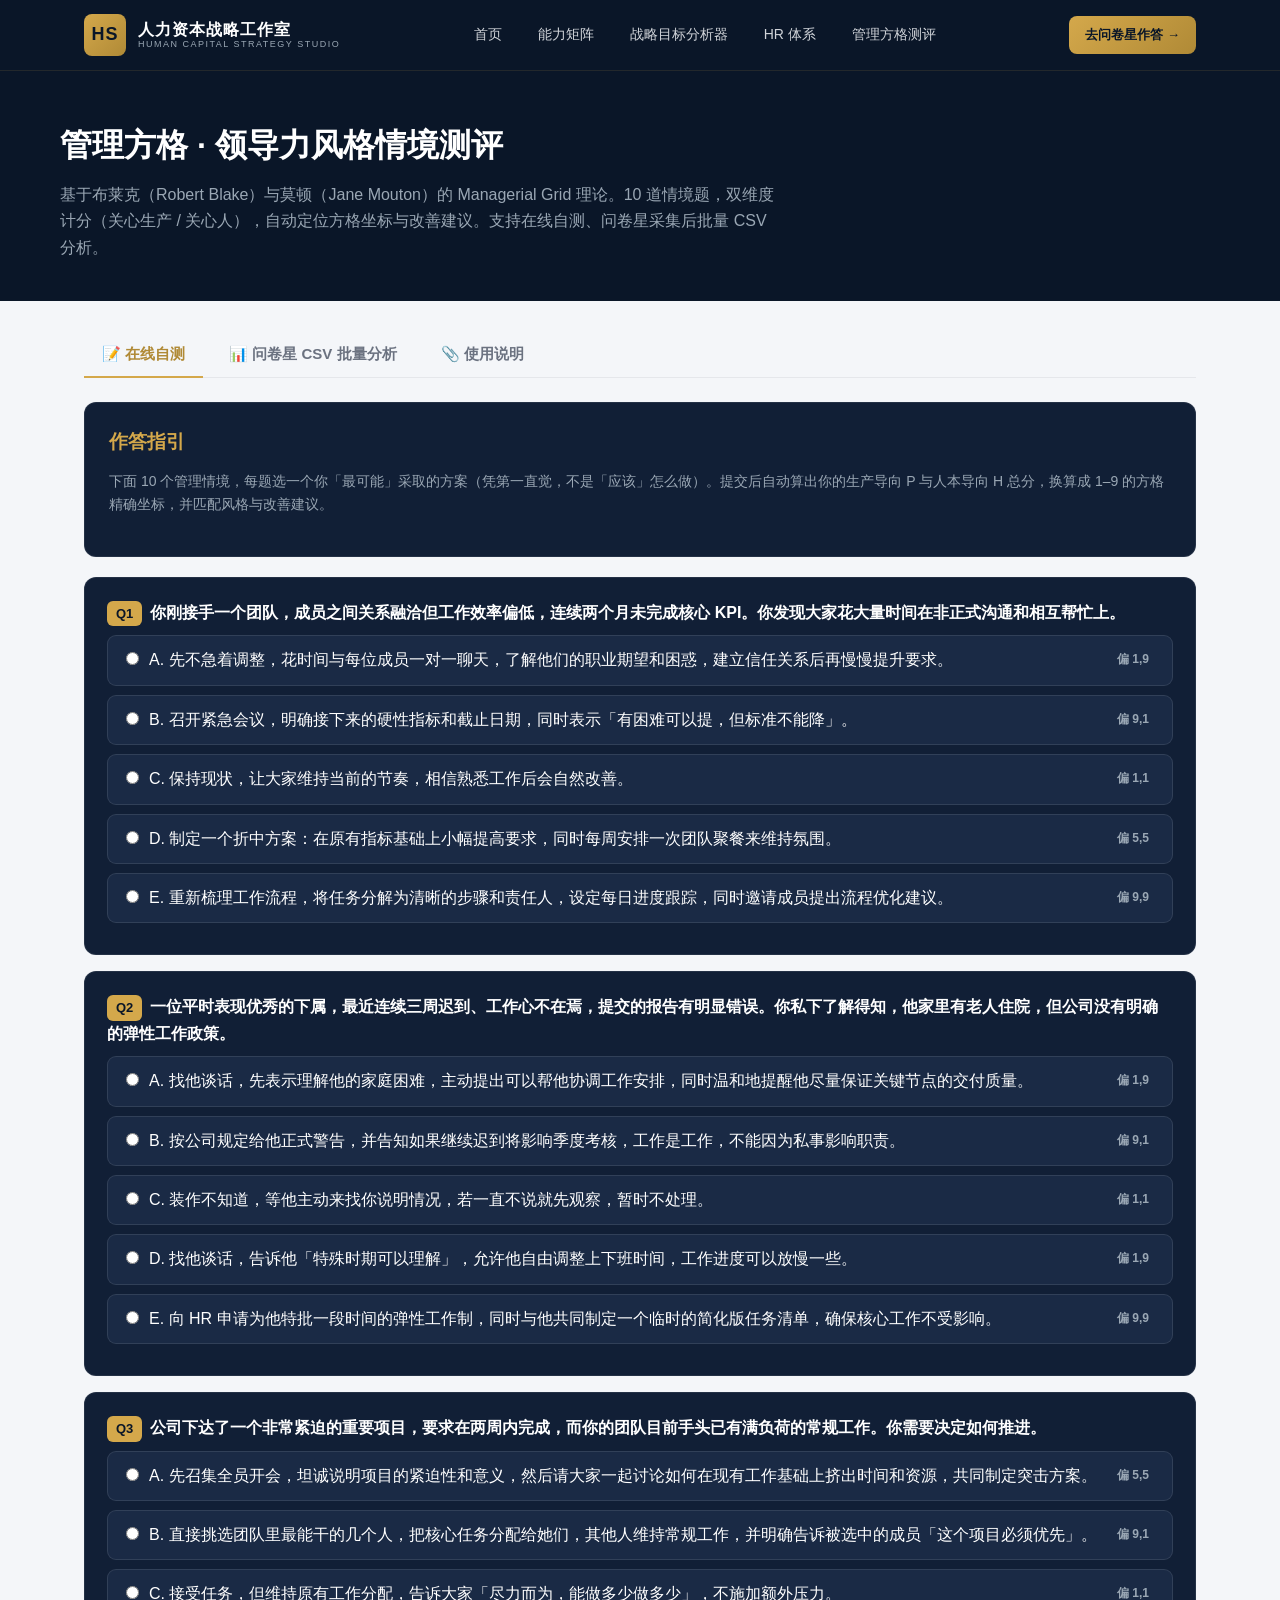
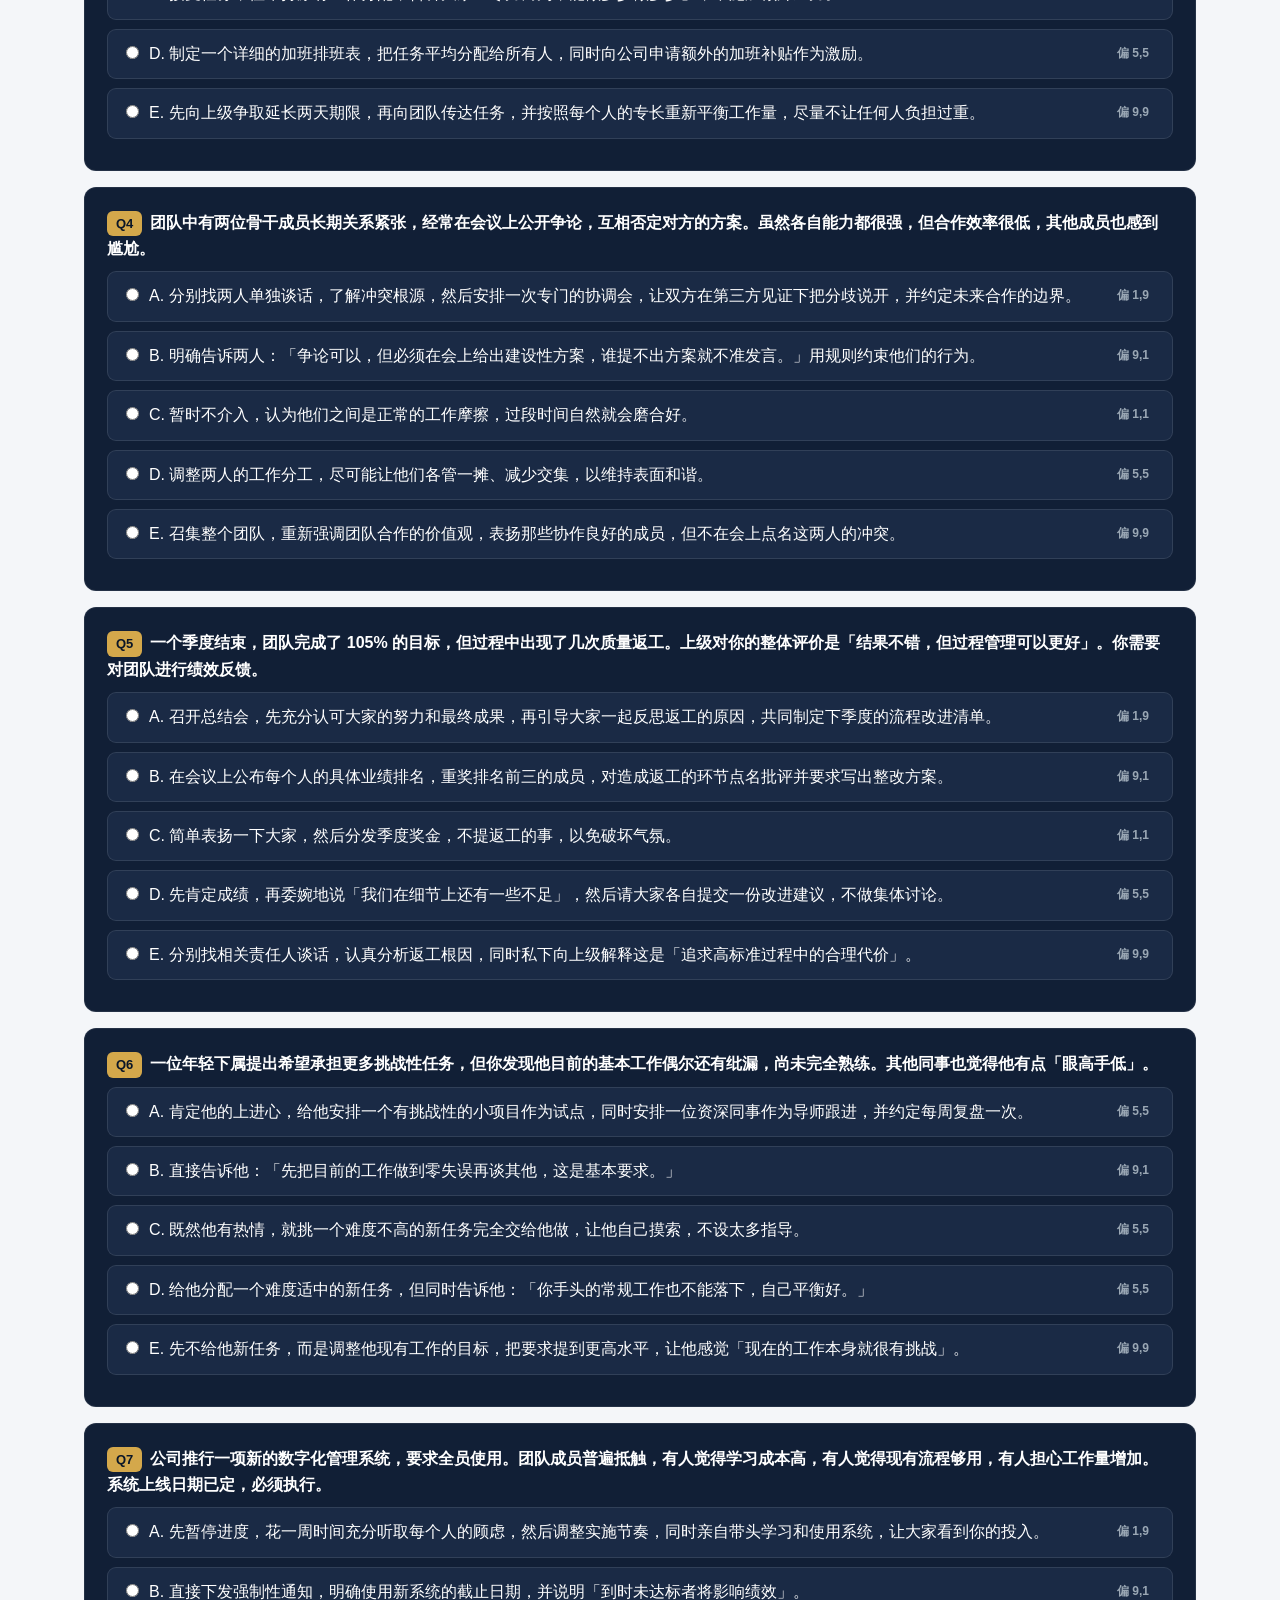
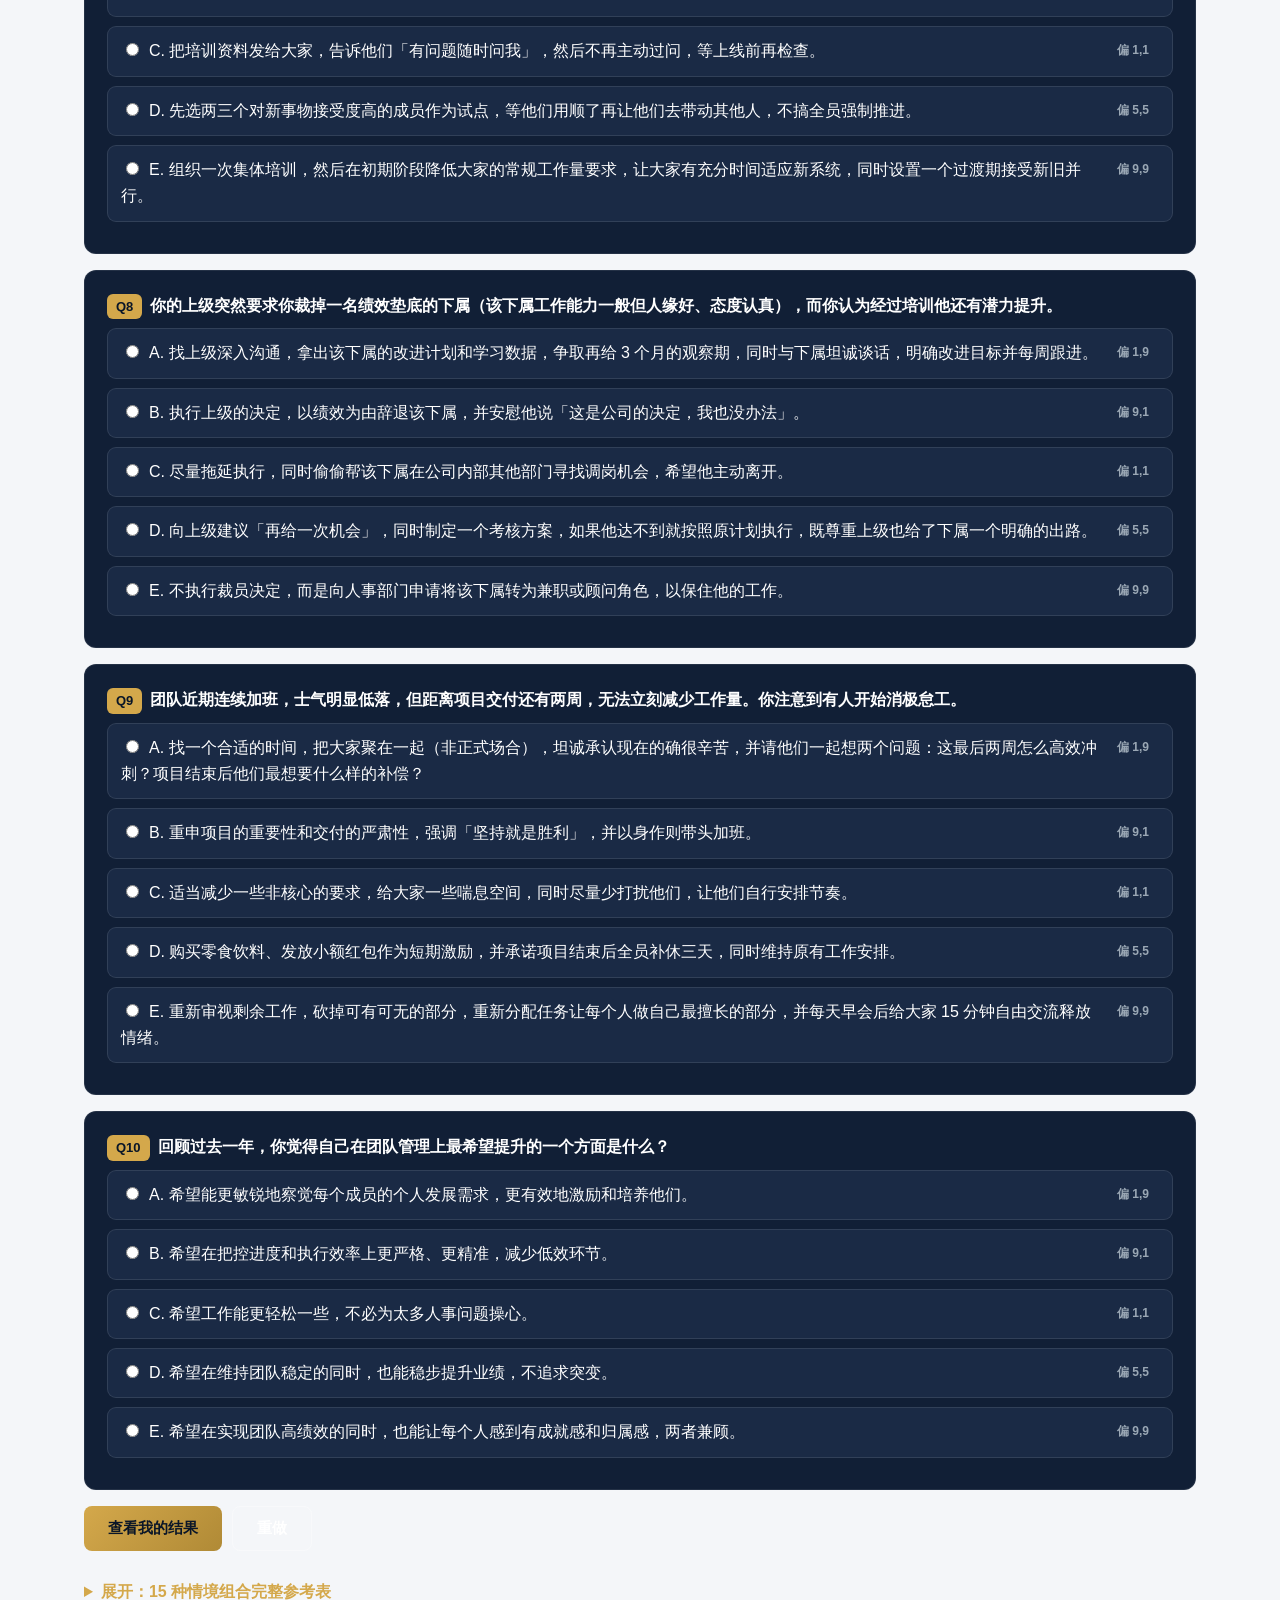
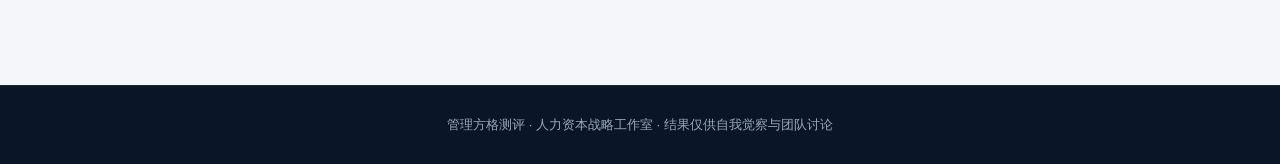
==== modules/hcss/modules/managerial-grid/index.html @ 3f65aeed "add module hcss: modules/managerial-grid/index.html" ====
<!DOCTYPE html>
<html lang="zh-CN">
<head>
  <meta charset="UTF-8">
  <meta name="viewport" content="width=device-width, initial-scale=1.0">
  <title>管理方格测评 | 人力资本战略工作室</title>
  <link rel="stylesheet" href="../../assets/css/style.css">
</head>
<body>

<header class="topbar">
  <div class="topbar-inner">
    <a href="../../index.html" class="logo">
      <div class="logo-mark">HS</div>
      <div class="logo-text">
        <span class="cn">人力资本战略工作室</span>
        <span class="en">Human Capital Strategy Studio</span>
      </div>
    </a>
    <nav class="nav">
      <a href="../../index.html">首页</a>
      <a href="../competency-matrix/index.html">能力矩阵</a>
      <a href="../strategic-objectives/index.html">战略目标分析器</a>
      <a href="../hr-system/index.html">HR 体系</a>
      <a href="index.html" class="active">管理方格测评</a>
    </nav>
    <a href="https://v.wjx.cn/vm/tIMiIab.aspx" target="_blank" class="btn btn-primary btn-sm">去问卷星作答 →</a>
  </div>
</header>

<section class="module-hero">
  <div class="module-hero-inner">
    <h1>管理方格 · 领导力风格情境测评</h1>
    <p>基于布莱克（Robert Blake）与莫顿（Jane Mouton）的 Managerial Grid 理论。10 道情境题，双维度计分（关心生产 / 关心人），自动定位方格坐标与改善建议。支持在线自测、问卷星采集后批量 CSV 分析。</p>
  </div>
</section>

<main class="module-body">

  <div class="tabs">
    <button class="tab active" data-target="panel-quiz">📝 在线自测</button>
    <button class="tab" data-target="panel-csv">📊 问卷星 CSV 批量分析</button>
    <button class="tab" data-target="panel-guide">📎 使用说明</button>
  </div>

  <!-- 在线自测 -->
  <div class="tab-panel active" id="panel-quiz">
    <div class="tool-card">
      <h3>作答指引</h3>
      <p>下面 10 个管理情境，每题选一个你「最可能」采取的方案（凭第一直觉，不是「应该」怎么做）。提交后自动算出你的生产导向 P 与人本导向 H 总分，换算成 1–9 的方格精确坐标，并匹配风格与改善建议。</p>
    </div>
    <div id="quiz"></div>
    <div class="actions">
      <button class="btn btn-primary" onclick="computeQuiz()">查看我的结果</button>
      <button class="btn btn-outline" onclick="resetQuiz()">重做</button>
    </div>

    <section id="quizResult" class="result-section">
      <div class="tool-card">
        <h3>你的测评结果</h3>
        <div class="score-row">
          <div class="score-box">
            <div class="lab">生产导向 P 总分（满分 90）</div>
            <div class="val" id="pVal">—</div>
            <div class="progress"><i id="pBar" style="background:var(--danger);width:0%"></i></div>
            <div style="margin-top:8px">档次<span class="badge" id="pTier">—</span></div>
          </div>
          <div class="score-box">
            <div class="lab">人本导向 H 总分（满分 90）</div>
            <div class="val" id="hVal">—</div>
            <div class="progress"><i id="hBar" style="background:var(--info);width:0%"></i></div>
            <div style="margin-top:8px">档次<span class="badge" id="hTier">—</span></div>
          </div>
        </div>

        <div style="display:flex;gap:24px;flex-wrap:wrap;align-items:center;margin:20px 0">
          <div id="svgWrap"></div>
          <div>
            <p style="font-size:22px;font-weight:800;margin:0" id="typeName">—</p>
            <p class="tip" id="coordTxt">方格坐标：—</p>
            <p class="tip" id="typeDesc" style="max-width:360px"></p>
          </div>
        </div>

        <div class="advice-box">
          <h4 id="adviceTitle">针对你偏弱维度的改善建议</h4>
          <div id="adviceBody"></div>
        </div>
      </div>
    </section>

    <details style="margin-top:28px">
      <summary style="cursor:pointer;color:var(--accent);font-weight:600">展开：15 种情境组合完整参考表</summary>
      <p class="tip">理论上 P、H 各有高/中/低三档，共 9 种有效组合。系统会自动按你的实际 P/H 档次命中其中一行。</p>
      <div class="table-wrap">
        <table id="refTable"></table>
      </div>
    </details>
  </div>

  <!-- CSV 批量分析 -->
  <div class="tab-panel" id="panel-csv">
    <div class="tool-card">
      <h3>批量分析团队答卷</h3>
      <p>把问卷星「下载数据 → CSV（文本形式）」拖入下方，即可自动识别 10 道题、给每人计分，并输出团队风格分布与明细/汇总 CSV。数据纯本地处理，不上传。</p>
      <div class="dropzone" id="drop">
        <p>把 <b>问卷星导出的 CSV</b> 拖到这里，或 <b>点击选择文件</b></p>
        <p class="tip">支持标准导出；单选答案可以是 A–E 字母，也可以是选项标题全文。</p>
        <input type="file" id="file" accept=".csv,.txt">
      </div>
      <div class="actions">
        <button class="btn btn-outline" id="btnSample">载入示例 CSV 试一下</button>
        <span class="tip" id="fileInfo"></span>
      </div>
      <div id="msg" class="tip" style="margin-top:10px"></div>
    </div>

    <section id="csvResult" style="display:none">
      <div class="tool-card">
        <h3>团队汇总</h3>
        <div class="score-row" id="statCards"></div>
        <div id="distBox"></div>
        <div class="actions">
          <button class="btn btn-primary" id="btnDetail">导出明细 CSV</button>
          <button class="btn btn-outline" id="btnSummary">导出汇总 CSV</button>
        </div>
      </div>

      <div class="tool-card">
        <h3>逐人结果（共 <span id="cnt">0</span> 份）<span id="wechatTag" class="tip" style="margin-left:10px;display:none">已识别微信信息列</span></h3>
        <div class="table-wrap">
          <table>
            <thead><tr>
              <th>#</th><th id="thWechat">填写者</th><th>答题时间</th><th>P</th><th>H</th><th>坐标(P,H)</th>
              <th>P档</th><th>H档</th><th>风格</th><th>状态</th><th>改善建议</th>
            </tr></thead>
            <tbody id="tbody"></tbody>
          </table>
        </div>
      </div>
    </section>
  </div>

  <!-- 使用说明 -->
  <div class="tab-panel" id="panel-guide">
    <div class="tool-card">
      <h3>三种使用方式</h3>
      <ol>
        <li><b>在线自测</b>：在当前页「在线自测」标签直接勾选 10 题，立即看个人结果。</li>
        <li><b>问卷星采集 + 批量分析</b>：把团队成员填写问卷星后的答卷导出 CSV，拖入下方「CSV 分析器」出团队报告。</li>
        <li><b>编辑/查看原始数据</b>：登录问卷星编辑问卷，修改题目或查看实时统计。</li>
      </ol>
    </div>

    <div class="tool-card">
      <h3>❓ 填完问卷星的人能看到自己的分析结果吗？</h3>
      <p><b>目前不能直接看到。</b>问卷星提交后默认只显示「提交成功」感谢页，不会自动弹出管理方格坐标和改善建议。</p>
      <p>推荐三种解决方案：</p>
      <ol>
        <li><b>最省事</b>：让填写者先在本页「在线自测」做一遍，提交后直接看结果（与问卷星题目一致）。</li>
        <li><b>管理员分发</b>：在问卷星里加一道「姓名/部门」题，导出 CSV 后用本页「CSV 批量分析」算分，再把每个人的报告单独发过去。</li>
        <li><b>自动推送（进阶）</b>：开通问卷星「数据推送」把每份答卷实时推送到本机代理，自动算分后发邮件/企业微信给填写者（需额外部署与消息通道）。</li>
      </ol>
    </div>

    <div class="tool-card import-box">
      <h4>一键导入到问卷星</h4>
      <p>点击下方按钮，即可用当前题目在当前账号创建一份新问卷并发布。Key 只发给本地代理，不会上传到其他地方。</p>
      <div class="import-row">
        <input type="password" id="wjxKey" placeholder="问卷星 ApiKey，留空则使用默认">
        <button class="btn btn-primary" onclick="oneKeyImport()">🚀 一键创建并发布问卷</button>
      </div>
      <div id="importResult" style="display:none"></div>
    </div>

    <div class="tool-card">
      <h3>如何开启「获取微信用户信息」</h3>
      <p>API 创建问卷时<b>不能自动开启</b>微信授权，必须登录问卷星后台手动设置：</p>
      <ol>
        <li>进入问卷 → 顶部「设置」→「填写限制」。</li>
        <li>勾选「<b>获取微信用户信息</b>」。</li>
        <li>选择「获取微信用户的昵称 & OPENID（需登录）」。</li>
        <li>收集方式选「<b>必须登录才能填写</b>」。</li>
        <li>授权方式选「<b>通过问卷星官方微信认证服务号来收集</b>」（无需自己绑定服务号）。</li>
        <li>保存后重新发布。导出 CSV 时就会出现「微信昵称」「微信OpenID」「微信头像」等列，分析器会自动识别并在逐人结果中显示。</li>
      </ol>
      <p class="tip">已创建的问卷，可直接在编辑页打开「设置」开启；不需要重新导入。</p>
    </div>

    <div class="tool-card">
      <h3>CSV 批量分析入口</h3>
      <p>把问卷星下载的 CSV 拖入分析器，自动给团队每个人计分并出报告。</p>
      <div class="file-card" onclick="switchTab('panel-csv')">
        <div class="icon">&lt;/&gt;</div>
        <div class="meta">
          <div class="name">grid-csv-analyzer.html</div>
          <div class="desc">问卷星导出 CSV → 团队管理方格报告</div>
        </div>
        <div class="actions">
          <span class="ic">🌐</span>
          <span class="ic">↗</span>
        </div>
      </div>
    </div>

    <div class="tool-card">
      <h3>问卷星导出 CSV 步骤</h3>
      <ol>
        <li>登录问卷星 → 打开「管理方格 · 领导力风格情境测评」。</li>
        <li>「分析 & 下载」→「下载数据」。</li>
        <li>格式选 <b>CSV（以文本形式）</b>，编码 UTF-8，下载后拖入本页「CSV 批量分析」即可。</li>
      </ol>
    </div>
  </div>

</main>

<footer class="footer">
  管理方格测评 · 人力资本战略工作室 · 结果仅供自我觉察与团队讨论
</footer>

<script src="../../assets/js/grid-core.js"></script>
<script src="../../assets/js/app.js"></script>
<script>
initTabs();

/* ---------- 在线自测 ---------- */
function optionTag(o) {
  const p = o.p, h = o.h;
  if (p >= 7 && h >= 7) return '9,9';
  if (p >= 7 && h <= 4) return '9,1';
  if (p <= 4 && h >= 7) return '1,9';
  if (p <= 4 && h <= 4) return '1,1';
  return '5,5';
}

function renderQuiz() {
  const qz = document.getElementById('quiz');
  GridCore.QUESTIONS.forEach((q, i) => {
    const card = document.createElement('div'); card.className = 'quiz-card';
    const title = document.createElement('div');
    title.innerHTML = `<span class="qnum">Q${i+1}</span><span class="qtitle">${q.q}</span>`;
    card.appendChild(title);
    q.options.forEach((o, j) => {
      const lab = document.createElement('label'); lab.className = 'opt';
      lab.innerHTML = `<input type="radio" name="q${i}" value="${j}"><span class="badge" style="float:right;border-color:rgba(255,255,255,.2);color:var(--sub)">偏 ${optionTag(o)}</span>${o.text}`;
      lab.querySelector('input').addEventListener('change', () => {
        card.querySelectorAll('.opt').forEach(x => x.classList.remove('sel'));
        lab.classList.add('sel');
      });
      card.appendChild(lab);
    });
    qz.appendChild(card);
  });
}

function renderGrid(pc, hc) {
  const S = 340, pad = 36, unit = 36;
  const X = v => pad + (v - 1) * unit;
  const Y = v => pad + (9 - v) * unit;
  const arch = {"(1,9)":[1,9],"(9,1)":[9,1],"(1,1)":[1,1],"(5,5)":[5,5],"(9,9)":[9,9]};
  const colors = {"(9,9)":"#3fb950","(9,1)":"#f85149","(1,9)":"#58a6ff","(5,5)":"#bc8cff","(1,1)":"#6e7681"};
  let g = '';
  for (let k = 1; k <= 9; k++) {
    g += `<line x1="${X(k)}" y1="${Y(9)}" x2="${X(k)}" y2="${Y(1)}" stroke="#2b3340" stroke-width="1"/>`;
    g += `<line x1="${X(1)}" y1="${Y(k)}" x2="${X(9)}" y2="${Y(k)}" stroke="#2b3340" stroke-width="1"/>`;
  }
  g += `<text x="${X(5)}" y="${S-6}" fill="#9aa7b4" font-size="12" text-anchor="middle">关心生产 →</text>`;
  g += `<text x="12" y="${Y(5)}" fill="#9aa7b4" font-size="12" text-anchor="middle" transform="rotate(-90 12 ${Y(5)})">关心人 ↑</text>`;
  for (const k in arch) {
    const [a, b] = arch[k];
    g += `<circle cx="${X(a)}" cy="${Y(b)}" r="5" fill="${colors[k]}" opacity="0.85"/>`;
    g += `<text x="${X(a)+8}" y="${Y(b)-8}" fill="${colors[k]}" font-size="11">${k}</text>`;
  }
  g += `<circle cx="${X(pc)}" cy="${Y(hc)}" r="8" fill="#fff" stroke="#e3b341" stroke-width="3"/>`;
  document.getElementById('svgWrap').innerHTML = `<svg width="${S}" height="${S}" viewBox="0 0 ${S} ${S}" style="background:var(--panel);border:1px solid rgba(255,255,255,.08);border-radius:10px">${g}</svg>`;
}

function computeQuiz() {
  const answers = {};
  for (let i = 0; i < GridCore.QUESTIONS.length; i++) {
    const sel = document.querySelector(`input[name="q${i}"]:checked`);
    if (!sel) { alert('请先完成全部 10 道题（第 ' + (i+1) + ' 题未选）'); return; }
    answers[i] = GridCore.QUESTIONS[i].options[+sel.value].text;
  }
  const s = GridCore.scoreAnswers(answers);
  document.getElementById('pVal').textContent = s.P;
  document.getElementById('hVal').textContent = s.H;
  document.getElementById('pBar').style.width = (s.P/90*100) + '%';
  document.getElementById('hBar').style.width = (s.H/90*100) + '%';
  const pB = document.getElementById('pTier'); pB.className = 'badge b-' + s.pt; pB.textContent = GridCore.tierLabel(s.pt);
  const hB = document.getElementById('hTier'); hB.className = 'badge b-' + s.ht; hB.textContent = GridCore.tierLabel(s.ht);

  document.getElementById('typeName').textContent = s.type;
  document.getElementById('coordTxt').textContent = `方格坐标：( ${s.pc.toFixed(1)}, ${s.hc.toFixed(1)} )`;
  document.getElementById('typeDesc').textContent = s.desc;
  renderGrid(s.pc, s.hc);
  document.getElementById('adviceTitle').textContent = '针对你偏弱维度的改善建议 · ' + s.weak;
  document.getElementById('adviceBody').innerHTML = '<ol>' + s.advice.map(a => `<li>${a}</li>`).join('') + '</ol>';

  document.getElementById('quizResult').style.display = 'block';
  document.getElementById('quizResult').scrollIntoView({ behavior: 'smooth' });
}

function resetQuiz() {
  document.querySelectorAll('#panel-quiz input[type=radio]').forEach(r => r.checked = false);
  document.querySelectorAll('#panel-quiz .opt').forEach(x => x.classList.remove('sel'));
  document.getElementById('quizResult').style.display = 'none';
}

function renderRef() {
  const data = [
    ["1","高","高","(8.5, 8.0)","(9,9) 团队型","无（均衡且双高）","继续保持，重点优化「效率与人文的融合速度」，可在紧急场景预演「加速版 9,9」减少决策时间。"],
    ["2","高","中","(8.0, 5.5)","(9,5) 偏任务型","H 中等","①每周 2 次非议题性一对一沟通；②布置任务前先说三句「这项任务能给你带来什么成长」。"],
    ["3","高","低","(7.8, 3.2)","(9,1) 任务型","H 低","①请 H 高的同事做「人本观察员」；②每项目后用 20 分钟让成员表达「感受」；③学非暴力沟通四步法。"],
    ["4","中","高","(5.2, 8.2)","(5,9) 偏关系型","P 中等","①每项任务问「只盯一个核心指标该盯什么」；②每周列「非做不可」3 件事优先完成；③学倒排工期法。"],
    ["5","中","中","(5.5, 5.5)","(5,5) 中庸型","两者均中等","①选一维度突破（优先生产）；②设「季度激进目标」高 30%；③减少折中决策，练「二选一」。"],
    ["6","中","低","(5.0, 3.5)","(5,1) 任务冷漠型","P 中、H 低","①先补 H：每天问一位成员「今天需要什么支持」；②再补 P：每日站会+进度看板；③参加教练型领导力培训。"],
    ["7","低","高","(3.0, 8.0)","(1,9) 乡村俱乐部型","P 低","①引入外部「进度督导」每周查目标；②练「先说目标再谈感受」；③设硬性产出标准（月 2 项量化改进）。"],
    ["8","低","中","(3.2, 5.8)","(1,5) 温和平衡型","P 低","①用 SMART 拆解任务；②向上级要明确绩效指标作外部驱动；③每天列「今天必须交付的 3 个产出」。"],
    ["9","低","低","(2.8, 3.0)","(1,1) 贫乏型","P 和 H 均低","①重建管理意愿；②每周强制 4 小时「深度管理时间」；③找 Mentor 每周督导，前 3 月以模仿为主。"]
  ];
  let h = '<tr><th>序号</th><th>P 档次</th><th>H 档次</th><th>坐标(P,H)</th><th>风格</th><th>偏弱维度</th><th>改善建议</th></tr>';
  data.forEach(r => {
    const pc = r[1] === '高' ? '<span class="t-high">高</span>' : r[1] === '中' ? '<span class="t-med">中</span>' : '<span class="t-low">低</span>';
    const hc = r[2] === '高' ? '<span class="t-high">高</span>' : r[2] === '中' ? '<span class="t-med">中</span>' : '<span class="t-low">低</span>';
    h += `<tr><td>${r[0]}</td><td>${pc}</td><td>${hc}</td><td>${r[3]}</td><td>${r[4]}</td><td>${r[5]}</td><td>${r[6]}</td></tr>`;
  });
  document.getElementById('refTable').innerHTML = h;
}

renderQuiz();
renderRef();

/* ---------- CSV 批量分析 ---------- */
const drop = document.getElementById('drop'), fileInput = document.getElementById('file');
drop.addEventListener('click', () => fileInput.click());
fileInput.addEventListener('change', e => { if (e.target.files[0]) handleFile(e.target.files[0]); });
['dragenter','dragover'].forEach(ev => drop.addEventListener(ev, e => { e.preventDefault(); drop.style.borderColor = 'var(--accent)'; drop.style.color = '#fff'; }));
['dragleave','drop'].forEach(ev => drop.addEventListener(ev, e => { e.preventDefault(); drop.style.borderColor = 'rgba(255,255,255,.18)'; drop.style.color = 'var(--sub)'; }));
drop.addEventListener('drop', e => { const f = e.dataTransfer.files[0]; if (f) handleFile(f); });

function setMsg(t, err) { document.getElementById('msg').innerHTML = err ? `<span style="color:var(--danger)">${t}</span>` : `<span style="color:var(--success)">${t}</span>`; }

let LAST = null;
function handleFile(file) {
  document.getElementById('fileInfo').textContent = '已选择：' + file.name + '（' + (file.size/1024).toFixed(1) + ' KB）';
  readFileText(file).then(runAnalyze).catch(e => setMsg('读取失败：' + e.message, true));
}

function runAnalyze(text) {
  const res = GridCore.scoreCSV(text);
  if (res.error) { setMsg('解析失败：' + res.error, true); return; }
  if (res.matched < res.total) {
    setMsg(`⚠ 只匹配到 ${res.matched}/${res.total} 道题，请确认是该测评的导出。`, true);
  } else {
    setMsg(`✔ 已识别 ${res.matched} 道题、共 ${res.rows.length} 份答卷。`, false);
  }
  LAST = res;
  renderCSV(res);
}

function tierBadge(t) { return `<span class="badge b-${t}">${GridCore.tierLabel(t)}</span>`; }
function escapeHtml(s) { return String(s).replace(/[&<>"']/g, c => ({'&':'&amp;','<':'&lt;','>':'&gt;','"':'&quot;',"'":'&#39;'}[c])); }
function styleColor(name) {
  if (name.includes('9,9')) return 'var(--success)';
  if (name.includes('9,1')) return 'var(--danger)';
  if (name.includes('1,9')) return 'var(--info)';
  if (name.includes('5,5')) return 'var(--mid)';
  if (name.includes('1,1')) return 'var(--poor)';
  return 'var(--accent)';
}

function renderCSV(res) {
  const agg = GridCore.aggregate(res);
  document.getElementById('statCards').innerHTML = `
    <div class="score-box"><div class="lab">有效答卷</div><div class="val">${agg.valid}<span style="font-size:14px;color:var(--sub)"> / ${agg.total}</span></div></div>
    <div class="score-box"><div class="lab">平均 生产导向 P</div><div class="val">${agg.avgP}</div></div>
    <div class="score-box"><div class="lab">平均 人本导向 H</div><div class="val">${agg.avgH}</div></div>
    <div class="score-box"><div class="lab">最集中风格</div><div style="font-size:18px;font-weight:800">${agg.topType}</div><div class="tip">${agg.topCount} 人</div></div>`;

  const entries = Object.entries(agg.dist).sort((a,b) => b[1] - a[1]);
  const max = Math.max(...entries.map(e => e[1]), 1);
  document.getElementById('distBox').innerHTML = entries.map(([k,v]) => `
    <div style="display:flex;align-items:center;gap:10px;margin:7px 0">
      <div style="width:150px;font-size:13px;flex:0 0 auto">${k}</div>
      <div class="progress" style="flex:1"><i style="width:${v/max*100}%;background:${styleColor(k)}"></i></div>
      <div style="width:46px;text-align:right;font-size:13px;color:var(--sub)">${v} 人</div>
    </div>`).join('');

  document.getElementById('cnt').textContent = res.rows.length;
  const hasWechat = res.wechatCols && res.wechatCols.has;
  document.getElementById('wechatTag').style.display = hasWechat ? 'inline' : 'none';
  document.getElementById('thWechat').textContent = hasWechat ? '填写者（微信）' : '填写者';
  document.getElementById('tbody').innerHTML = res.rows.map((r, i) => {
    const s = r.score;
    const adv = s.complete ? s.advice.map(a => `<li>${a}</li>`).join('') : `<span style="color:var(--danger)">缺 ${s.missing} 题，未计分</span>`;
    let wechatCell = '—';
    if (hasWechat) {
      const wc = r.wechat || {};
      const name = wc.name ? escapeHtml(wc.name) : (wc.openid ? '微信用户' : '—');
      const avatar = wc.avatar ? `<img src="${escapeHtml(wc.avatar)}" style="width:24px;height:24px;border-radius:50%;vertical-align:middle;margin-right:6px;object-fit:cover">` : '';
      const tip = wc.openid ? `<span class="tip" title="OpenID: ${escapeHtml(wc.openid)}">(微信)</span>` : '';
      wechatCell = `<div style="display:flex;align-items:center;gap:4px">${avatar}<span>${name}</span>${tip}</div>`;
    }
    return `<tr>
      <td>${i+1}</td>
      <td>${wechatCell}</td>
      <td>${r.meta['开始答题时间'] || '—'}</td>
      <td>${s.P}</td><td>${s.H}</td>
      <td style="color:var(--sub)">(${s.pc.toFixed(1)}, ${s.hc.toFixed(1)})</td>
      <td>${tierBadge(s.pt)}</td><td>${tierBadge(s.ht)}</td>
      <td>${s.type}</td>
      <td>${s.complete ? '<span style="color:var(--success)">✔ 完整</span>' : '<span style="color:var(--danger)">不完整</span>'}</td>
      <td><ul style="margin:0;padding-left:18px">${adv}</ul></td>
    </tr>`;
  }).join('');

  document.getElementById('csvResult').style.display = 'block';
}

function makeSampleCSV() {
  const profiles = [
    [4,4,4,4,4,4,4,4,4,4],[1,1,1,1,1,1,1,1,1,1],[0,0,0,0,0,0,0,0,0,0],
    [3,3,3,3,3,3,3,3,3,3],[4,1,4,1,4,1,4,1,4,1],[0,1,0,1,0,1,0,1,0,1],
    [4,4,1,1,4,4,1,1,4,4],[2,2,2,2,2,2,2,2,2,2],[3,4,3,4,3,4,3,4,3,4],[1,4,1,4,1,4,1,4,1,4]
  ];
  const nicknames = ['阿明','小北','陈晨','大卫','艾琳','方方','郭郭','华华','娟娟','凯凯'];
  const H = ['开始答题时间','答题时长(秒)','来源','序号'];
  GridCore.QUESTIONS.forEach((q,i) => H.push((i+1)+'. '+q.q));
  H.push('微信昵称','微信OpenID','微信头像','来源详情','浏览器','操作系统','城市');
  const rows = [H];
  profiles.forEach((p, idx) => {
    const t = new Date(Date.UTC(2026,7,4,1,0,0) + idx*37*60000).toISOString().replace('T',' ').replace('Z','');
    const nick = nicknames[idx];
    const openid = 'oabc' + String(idx).padStart(4,'0') + 'def';
    const avatar = 'https://placehold.co/64/3b82f6/ffffff?text=' + encodeURIComponent(nick);
    const line = [t, String(120+idx*17), '微信', String(idx+1)];
    GridCore.QUESTIONS.forEach((q,i) => line.push(q.options[p[i]].text));
    line.push(nick, openid, avatar, '微信公众号', 'Chrome','Windows 10','大同');
    rows.push(line);
  });
  return rows.map(r => r.map(c => { const s=String(c); return /[",\n]/.test(s) ? '"'+s.replace(/"/g,'""')+'"' : s; }).join(',')).join('\n');
}

document.getElementById('btnSample').addEventListener('click', () => {
  runAnalyze(makeSampleCSV());
  setMsg('✔ 已载入内置示例（10 份虚拟答卷）。', false);
});

document.getElementById('btnDetail').addEventListener('click', () => {
  if (!LAST) return;
  const hasWechat = LAST.wechatCols && LAST.wechatCols.has;
  const head = ['序号'];
  if (hasWechat) head.push('微信昵称','微信OpenID','微信头像');
  head.push('答题时间','P总分','H总分','坐标P','坐标H','P档','H档','风格','完整','偏弱维度','改善建议');
  const lines = [head];
  LAST.rows.forEach((r, i) => {
    const s = r.score;
    const adv = s.complete ? s.advice.join('；') : '未计分(缺' + s.missing + '题)';
    const row = [i+1];
    if (hasWechat) { const w = r.wechat || {}; row.push(w.name||'', w.openid||'', w.avatar||''); }
    row.push(r.meta['开始答题时间']||'', s.P, s.H, s.pc.toFixed(1), s.hc.toFixed(1),
      GridCore.tierLabel(s.pt), GridCore.tierLabel(s.ht), s.type, s.complete?'完整':'不完整', s.weak, adv);
    lines.push(row);
  });
  downloadCSV('管理方格_逐人明细.csv', lines);
});

document.getElementById('btnSummary').addEventListener('click', () => {
  if (!LAST) return;
  const agg = GridCore.aggregate(LAST);
  const lines = [['指标','值'],['总答卷',agg.total],['有效答卷',agg.valid],['平均P',agg.avgP],['平均H',agg.avgH],['最集中风格',agg.topType],['最集中人数',agg.topCount]];
  lines.push([]);
  lines.push(['风格','人数']);
  Object.entries(agg.dist).sort((a,b)=>b[1]-a[1]).forEach(([k,v]) => lines.push([k,v]));
  downloadCSV('管理方格_团队汇总.csv', lines);
});

/* ---------- 一键导入问卷星 ---------- */
async function oneKeyImport() {
  const btn = document.querySelector('.import-box button');
  const resEl = document.getElementById('importResult');
  const keyInput = document.getElementById('wjxKey');
  const headers = { 'Content-Type': 'text/plain; charset=utf-8' };
  if (keyInput.value.trim()) headers['X-WJX-Key'] = keyInput.value.trim();

  btn.disabled = true; btn.textContent = '创建中…';
  resEl.style.display = 'none'; resEl.className = '';

  try {
    const jsonl = GridCore.buildWjxJsonl();
    const r = await fetch('/api/create-survey', { method: 'POST', headers, body: jsonl });
    const data = await r.json();
    if (!r.ok || data.error) throw new Error(data.error || '请求失败');

    resEl.className = 'import-result';
    resEl.innerHTML = `<b>✔ 已创建并发布</b><br>
      问卷 ID：<code>${data.vid}</code><br>
      填写链接：<a href="${data.link}" target="_blank">${data.link}</a><br>
      编辑链接：<a href="${data.editLink}" target="_blank">${data.editLink}</a>`;
  } catch (e) {
    resEl.className = 'import-result error';
    resEl.innerHTML = `<b>创建失败</b>：${e.message}<br>
      <span class="tip">可能原因：① 未启动本地代理服务（node proxy-server.js）；② ApiKey 无效或权限不足；③ 网络问题。</span>`;
  } finally {
    btn.disabled = false; btn.textContent = '🚀 一键创建并发布问卷';
    resEl.style.display = 'block';
  }
}
</script>

</body>
</html>
---- modules/hcss/assets/css/style.css ----
/* 人力资本战略工作室 · 共享设计系统 */
:root {
  /* 品牌色 */
  --hc-navy: #0a1628;
  --hc-navy-light: #111f36;
  --hc-navy-soft: #1a2a45;
  --hc-gold: #d4a84b;
  --hc-gold-light: #e4c47a;
  --hc-gold-dark: #b08a36;
  --hc-white: #ffffff;
  --hc-offwhite: #f4f6f9;
  --hc-text: #1f2937;
  --hc-text-soft: #6b7280;
  --hc-border: #e5e7eb;
  --hc-card-bg: #ffffff;

  /* 语义色 */
  --bg: var(--hc-navy);
  --panel: var(--hc-navy-light);
  --panel2: var(--hc-navy-soft);
  --txt: var(--hc-white);
  --sub: #9aa7b4;
  --accent: var(--hc-gold);
  --accent-light: var(--hc-gold-light);
  --success: #3fb950;
  --danger: #f85149;
  --info: #58a6ff;

  /* 字体 */
  --font: -apple-system, "PingFang SC", "Microsoft YaHei", "Segoe UI", sans-serif;
  --radius: 12px;
  --radius-sm: 8px;
  --shadow: 0 10px 40px rgba(0,0,0,.18);
  --maxw: 1160px;
}

* { box-sizing: border-box; }
html { scroll-behavior: smooth; }
body {
  margin: 0; padding: 0;
  font-family: var(--font);
  background: var(--hc-offwhite);
  color: var(--hc-text);
  line-height: 1.65;
}

/* 顶部导航 */
.topbar {
  position: sticky; top: 0; z-index: 100;
  background: var(--hc-navy);
  border-bottom: 1px solid rgba(212,168,75,.12);
}
.topbar-inner {
  max-width: var(--maxw); margin: 0 auto;
  display: flex; align-items: center; justify-content: space-between;
  padding: 14px 24px;
}
.logo {
  display: flex; align-items: center; gap: 12px;
  text-decoration: none; color: var(--hc-white);
}
.logo-mark {
  width: 42px; height: 42px; border-radius: 8px;
  background: linear-gradient(135deg, var(--hc-gold) 0%, var(--hc-gold-dark) 100%);
  display: flex; align-items: center; justify-content: center;
  font-weight: 800; font-size: 18px; color: var(--hc-navy);
  letter-spacing: 1px;
}
.logo-text { display: flex; flex-direction: column; }
.logo-text .cn { font-size: 16px; font-weight: 700; letter-spacing: 1px; line-height: 1.2; }
.logo-text .en { font-size: 9px; color: var(--sub); letter-spacing: 1.5px; text-transform: uppercase; line-height: 1.2; }

.nav { display: flex; align-items: center; gap: 8px; }
.nav a {
  color: var(--hc-offwhite); text-decoration: none; font-size: 14px;
  padding: 8px 14px; border-radius: var(--radius-sm); transition: .15s;
  opacity: .85;
}
.nav a:hover, .nav a.active { opacity: 1; color: var(--hc-gold); background: rgba(212,168,75,.08); }

.btn {
  display: inline-flex; align-items: center; justify-content: center; gap: 6px;
  border: none; border-radius: var(--radius-sm); padding: 12px 24px;
  font-size: 15px; font-weight: 700; cursor: pointer; transition: .15s;
  text-decoration: none;
}
.btn-primary {
  background: linear-gradient(135deg, var(--hc-gold) 0%, var(--hc-gold-dark) 100%);
  color: var(--hc-navy);
}
.btn-primary:hover { filter: brightness(1.08); transform: translateY(-1px); }
.btn-outline {
  background: transparent; color: var(--hc-white);
  border: 1px solid rgba(255,255,255,.35);
}
.btn-outline:hover { border-color: var(--hc-gold); color: var(--hc-gold); }
.btn-sm { padding: 8px 16px; font-size: 13px; }

/* Hero（深蓝背景） */
.hero {
  background: var(--hc-navy);
  color: var(--hc-white);
  padding: 72px 24px 64px;
  position: relative; overflow: hidden;
}
.hero::before {
  content: ""; position: absolute; inset: 0;
  background: radial-gradient(circle at 80% 20%, rgba(212,168,75,.08) 0%, transparent 45%),
              radial-gradient(circle at 10% 90%, rgba(88,166,255,.05) 0%, transparent 40%);
  pointer-events: none;
}
.hero-inner { max-width: var(--maxw); margin: 0 auto; position: relative; }
.hero-kicker {
  display: flex; align-items: center; gap: 10px;
  font-size: 12px; letter-spacing: 2px; text-transform: uppercase;
  color: var(--hc-gold); margin: 0 0 18px;
}
.hero-kicker::before {
  content: ""; width: 24px; height: 2px; background: var(--hc-gold);
}
.hero h1 {
  font-size: clamp(32px, 5vw, 52px); line-height: 1.18; margin: 0 0 18px;
  max-width: 760px; font-weight: 800;
}
.hero p {
  font-size: 17px; color: var(--sub); margin: 0 0 28px; max-width: 640px;
}
.hero-actions { display: flex; gap: 14px; flex-wrap: wrap; margin-bottom: 48px; }

.hero-stats {
  display: flex; gap: 56px; flex-wrap: wrap;
  border-top: 1px solid rgba(255,255,255,.08); padding-top: 28px;
}
.stat-item .num {
  font-size: 36px; font-weight: 800; color: var(--hc-gold); line-height: 1;
}
.stat-item .txt { font-size: 13px; color: var(--sub); margin-top: 6px; }

/* 内容区（白底） */
.section {
  background: var(--hc-offwhite);
  padding: 64px 24px;
}
.section-inner { max-width: var(--maxw); margin: 0 auto; }
.section-title { font-size: 26px; font-weight: 800; margin: 0 0 8px; color: var(--hc-text); }
.section-sub { color: var(--hc-text-soft); margin: 0 0 32px; font-size: 15px; }

/* 卡片网格 */
.cards { display: grid; grid-template-columns: repeat(auto-fill, minmax(280px, 1fr)); gap: 20px; }
.card {
  background: var(--hc-card-bg); border: 1px solid var(--hc-border); border-radius: var(--radius);
  padding: 24px; box-shadow: var(--shadow); transition: .15s;
}
.card:hover { transform: translateY(-3px); }
.card-icon {
  width: 44px; height: 44px; border-radius: 10px;
  background: rgba(212,168,75,.12); color: var(--hc-gold-dark);
  display: flex; align-items: center; justify-content: center;
  font-size: 20px; margin-bottom: 14px;
}
.card h3 { font-size: 18px; margin: 0 0 8px; }
.card p { font-size: 14px; color: var(--hc-text-soft); margin: 0 0 14px; }
.card-tags { display: flex; gap: 6px; flex-wrap: wrap; }
.tag {
  font-size: 11px; color: var(--hc-text-soft);
  background: var(--hc-offwhite); border: 1px solid var(--hc-border);
  border-radius: 20px; padding: 3px 10px;
}
.tag.gold { background: rgba(212,168,75,.12); color: var(--hc-gold-dark); border-color: rgba(212,168,75,.3); }
.card-status {
  display: inline-block; font-size: 11px; font-weight: 700;
  border-radius: 20px; padding: 3px 10px; margin-top: 12px;
}
.status-ready { background: rgba(63,185,80,.12); color: #2f7a3a; }
.status-placeholder { background: rgba(107,114,128,.12); color: var(--hc-text-soft); }

/* 模块页通用 */
.module-hero {
  background: var(--hc-navy); color: var(--hc-white); padding: 48px 24px 40px;
}
.module-hero-inner { max-width: var(--maxw); margin: 0 auto; }
.module-hero h1 { font-size: 32px; margin: 0 0 10px; }
.module-hero p { color: var(--sub); margin: 0; max-width: 720px; }
.module-body { max-width: var(--maxw); margin: 0 auto; padding: 32px 24px 80px; }

/* Tab 组件 */
.tabs { display: flex; gap: 8px; border-bottom: 1px solid var(--hc-border); margin-bottom: 24px; flex-wrap: wrap; }
.tab {
  background: transparent; border: none; border-bottom: 2px solid transparent;
  padding: 12px 18px; cursor: pointer; font-size: 15px; color: var(--hc-text-soft);
  margin-bottom: -1px; font-weight: 600;
}
.tab:hover { color: var(--hc-text); }
.tab.active { color: var(--hc-gold-dark); border-bottom-color: var(--hc-gold); }
.tab-panel { display: none; }
.tab-panel.active { display: block; }

/* 工具卡片（深色，复用旧工具风格） */
.tool-card {
  background: var(--hc-navy-light); border: 1px solid rgba(255,255,255,.08);
  border-radius: var(--radius); padding: 24px; color: var(--hc-white); margin-bottom: 20px;
}
.tool-card h3 { margin: 0 0 12px; color: var(--hc-gold); }
.tool-card p { color: var(--sub); font-size: 14px; margin: 0 0 16px; }

/* 表单 / 输入 */
input[type="file"] { display: none; }
.dropzone {
  border: 2px dashed rgba(255,255,255,.18); border-radius: var(--radius);
  padding: 32px 20px; text-align: center; color: var(--sub); cursor: pointer;
  background: rgba(255,255,255,.03); transition: .15s;
}
.dropzone:hover { border-color: var(--hc-gold); color: var(--hc-white); }
.dropzone b { color: var(--hc-gold); }

/* 表格 */
.table-wrap { max-height: 520px; overflow: auto; border: 1px solid rgba(255,255,255,.12); border-radius: var(--radius); margin-top: 16px; background: #0d1117; }
table { width: 100%; border-collapse: collapse; font-size: 13px; color: #f3f4f6; }
th, td { border: 1px solid rgba(255,255,255,.12); padding: 11px 13px; text-align: left; vertical-align: top; }
th { background: rgba(212,168,75,.12); color: var(--hc-gold-light); font-weight: 700; position: sticky; top: 0; }
tr:nth-child(even) td { background: rgba(255,255,255,.04); }
tr:hover td { background: rgba(255,255,255,.08); }

/* 提示文字 */
.tip { font-size: 13px; color: var(--sub); line-height: 1.6; }

/* 一键导入区域 */
.import-box {
  background: linear-gradient(135deg, rgba(212,168,75,.10) 0%, rgba(88,166,255,.06) 100%);
  border: 1px dashed rgba(212,168,75,.35);
  border-radius: var(--radius);
  padding: 20px;
}
.import-box h4 { margin: 0 0 12px; color: var(--hc-gold); font-size: 16px; }
.import-row { display: flex; gap: 10px; flex-wrap: wrap; align-items: center; }
.import-row input[type="password"], .import-row input[type="text"] {
  flex: 1; min-width: 240px;
  background: var(--panel2); border: 1px solid rgba(255,255,255,.15);
  border-radius: var(--radius-sm); padding: 10px 12px; color: var(--hc-white); font-size: 14px;
}
.import-row input::placeholder { color: var(--sub); }
.import-result { margin-top: 12px; padding: 12px; border-radius: var(--radius-sm); background: rgba(63,185,80,.10); border: 1px solid rgba(63,185,80,.25); color: #e6f4ea; font-size: 14px; }
.import-result.error { background: rgba(248,81,73,.10); border-color: rgba(248,81,73,.25); color: #ffd0cf; }
.import-result a { color: var(--hc-gold-light); text-decoration: underline; }

/* 文件卡片入口（仿问卷星/浏览器下载卡片） */
.file-card {
  display: flex; align-items: center; gap: 14px;
  background: var(--panel); border: 1px solid rgba(255,255,255,.10);
  border-radius: var(--radius); padding: 14px 18px;
  transition: .15s; cursor: pointer; text-decoration: none;
}
.file-card:hover { background: var(--panel2); border-color: rgba(212,168,75,.35); transform: translateY(-1px); }
.file-card .icon {
  width: 40px; height: 40px; border-radius: 8px;
  background: rgba(88,166,255,.15); color: var(--info);
  display: flex; align-items: center; justify-content: center; font-size: 18px; flex: 0 0 auto;
}
.file-card .meta { flex: 1; min-width: 0; }
.file-card .meta .name { color: var(--hc-white); font-weight: 700; font-size: 15px; white-space: nowrap; overflow: hidden; text-overflow: ellipsis; }
.file-card .meta .desc { color: var(--sub); font-size: 12px; margin-top: 2px; }
.file-card .actions { display: flex; gap: 10px; margin: 0; }
.file-card .actions .ic { color: var(--sub); font-size: 16px; transition: .15s; }
.file-card:hover .actions .ic { color: var(--hc-gold); }

/* 按钮组 */
.actions { display: flex; gap: 10px; flex-wrap: wrap; margin-top: 16px; }

/* Footer */
.footer {
  background: var(--hc-navy); color: var(--sub); text-align: center;
  padding: 28px 24px; font-size: 13px; border-top: 1px solid rgba(255,255,255,.06);
}

/* 旧工具兼容样式（深色 quiz） */
.quiz-card {
  background: var(--panel); border: 1px solid rgba(255,255,255,.08); border-radius: var(--radius);
  padding: 22px; margin: 16px 0; color: var(--hc-white);
}
.qnum { display:inline-block; background: var(--accent); color: var(--hc-navy); font-weight: 800; border-radius: 6px; padding: 2px 9px; font-size: 13px; margin-right: 8px; }
.qtitle { font-size: 16px; font-weight: 600; margin: 0 0 14px; }
.opt { display: block; border: 1px solid rgba(255,255,255,.1); border-radius: 9px; padding: 11px 13px; margin: 9px 0; cursor: pointer; transition: .15s; background: var(--panel2); }
.opt:hover { border-color: var(--accent); }
.opt input { margin-right: 10px; accent-color: var(--accent); }
.opt.sel { border-color: var(--accent); box-shadow: 0 0 0 1px var(--accent) inset; }

.result-section { display: none; }
.score-row { display: flex; gap: 16px; flex-wrap: wrap; margin: 18px 0; }
.score-box { flex: 1; min-width: 200px; background: var(--panel2); border: 1px solid rgba(255,255,255,.08); border-radius: 10px; padding: 16px; }
.score-box .lab { font-size: 13px; color: var(--sub); }
.score-box .val { font-size: 30px; font-weight: 800; margin: 4px 0; }
.progress { height: 8px; background: #0d1117; border-radius: 5px; overflow: hidden; margin-top: 8px; }
.progress > i { display: block; height: 100%; border-radius: 5px; }
.badge { display: inline-block; font-size: 12px; font-weight: 700; border-radius: 6px; padding: 3px 10px; margin-left: 6px; }
.b-high { background: rgba(63,185,80,.18); color: var(--success); border: 1px solid var(--success); }
.b-med { background: rgba(188,140,255,.18); color: var(--mid); border: 1px solid var(--mid); }
.b-low { background: rgba(248,81,73,.18); color: var(--danger); border: 1px solid var(--danger); }
.t-high { color: var(--success); font-weight: 700; }
.t-med { color: var(--mid); font-weight: 700; }
.t-low { color: var(--danger); font-weight: 700; }
.advice-box {
  background: var(--panel2); border: 1px solid rgba(255,255,255,.08); border-left: 4px solid var(--accent);
  border-radius: 8px; padding: 16px; margin-top: 18px;
}
.advice-box h4 { margin: 0 0 10px; color: var(--accent); }
.advice-box ol { margin: 0; padding-left: 20px; }

@media (max-width: 720px) {
  .topbar-inner { flex-direction: column; gap: 12px; align-items: flex-start; }
  .nav { flex-wrap: wrap; }
  .hero { padding: 48px 20px 40px; }
  .hero-stats { gap: 28px; }
}
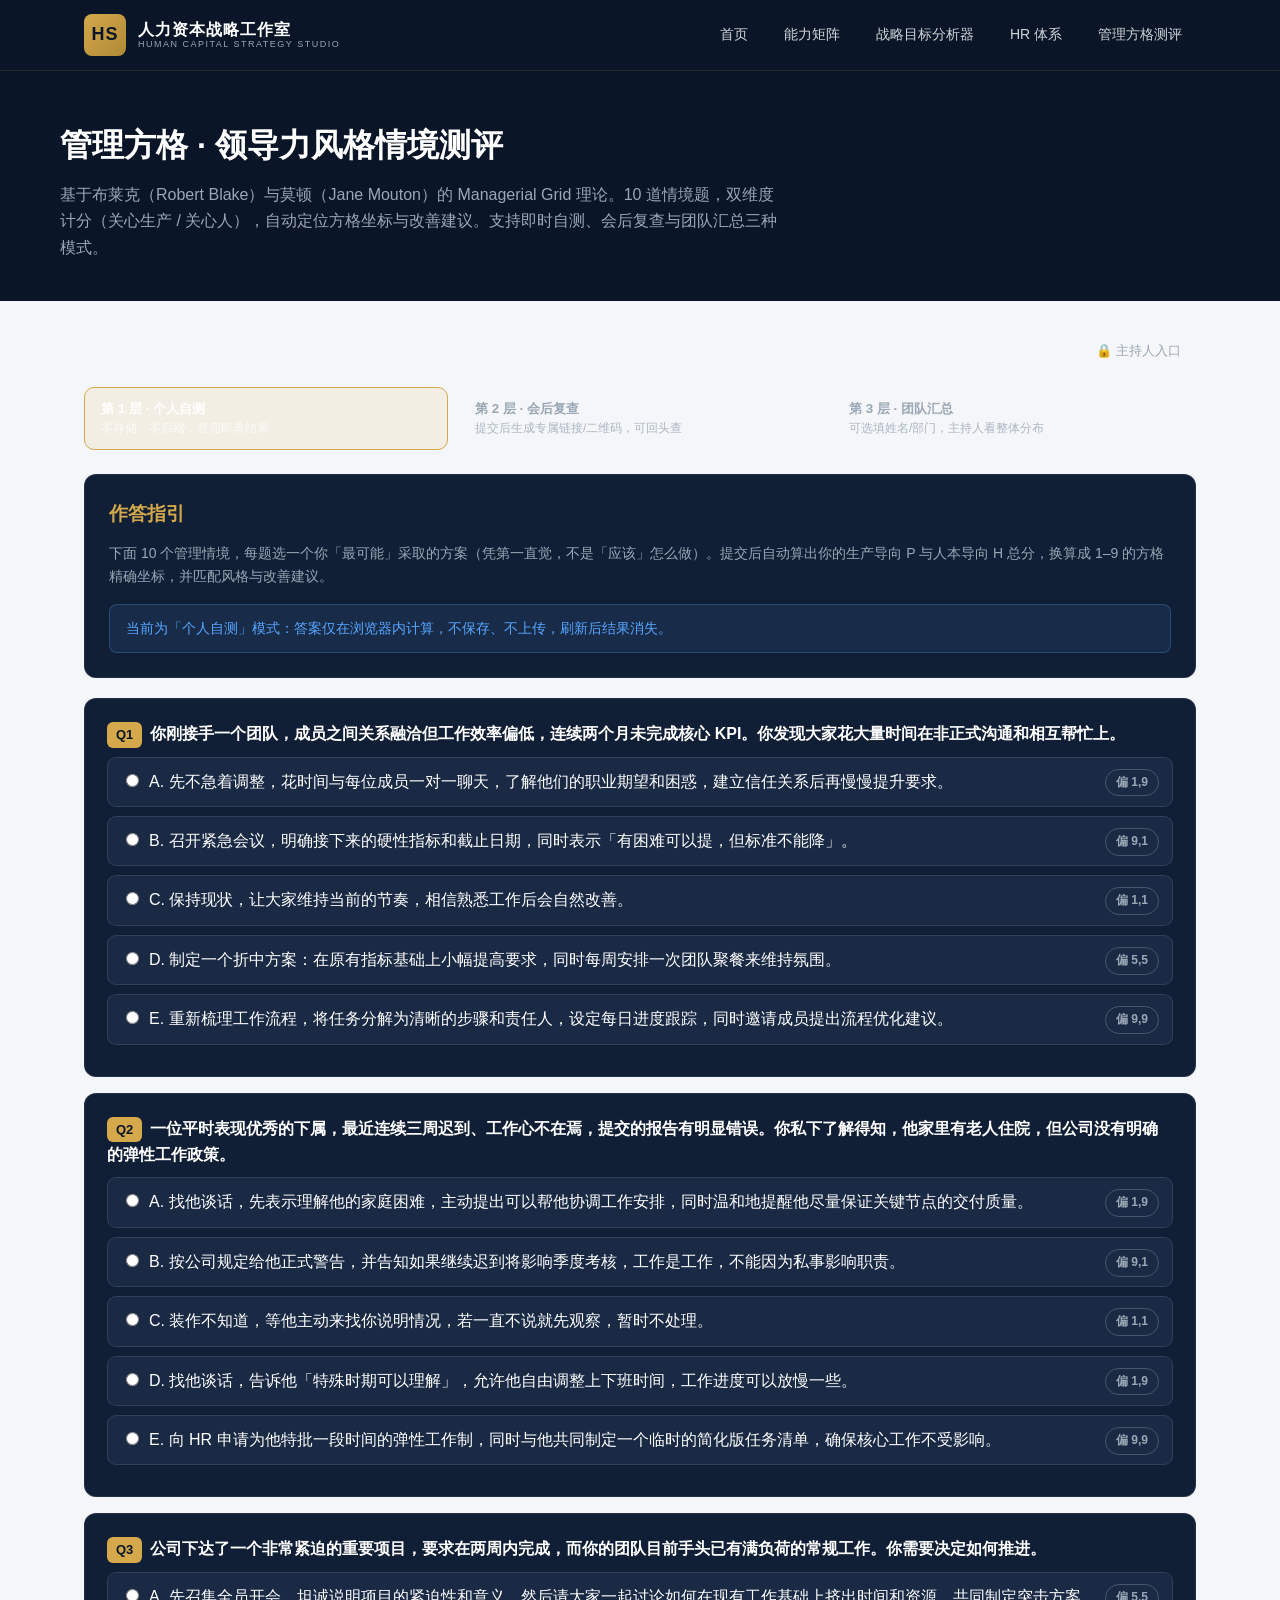
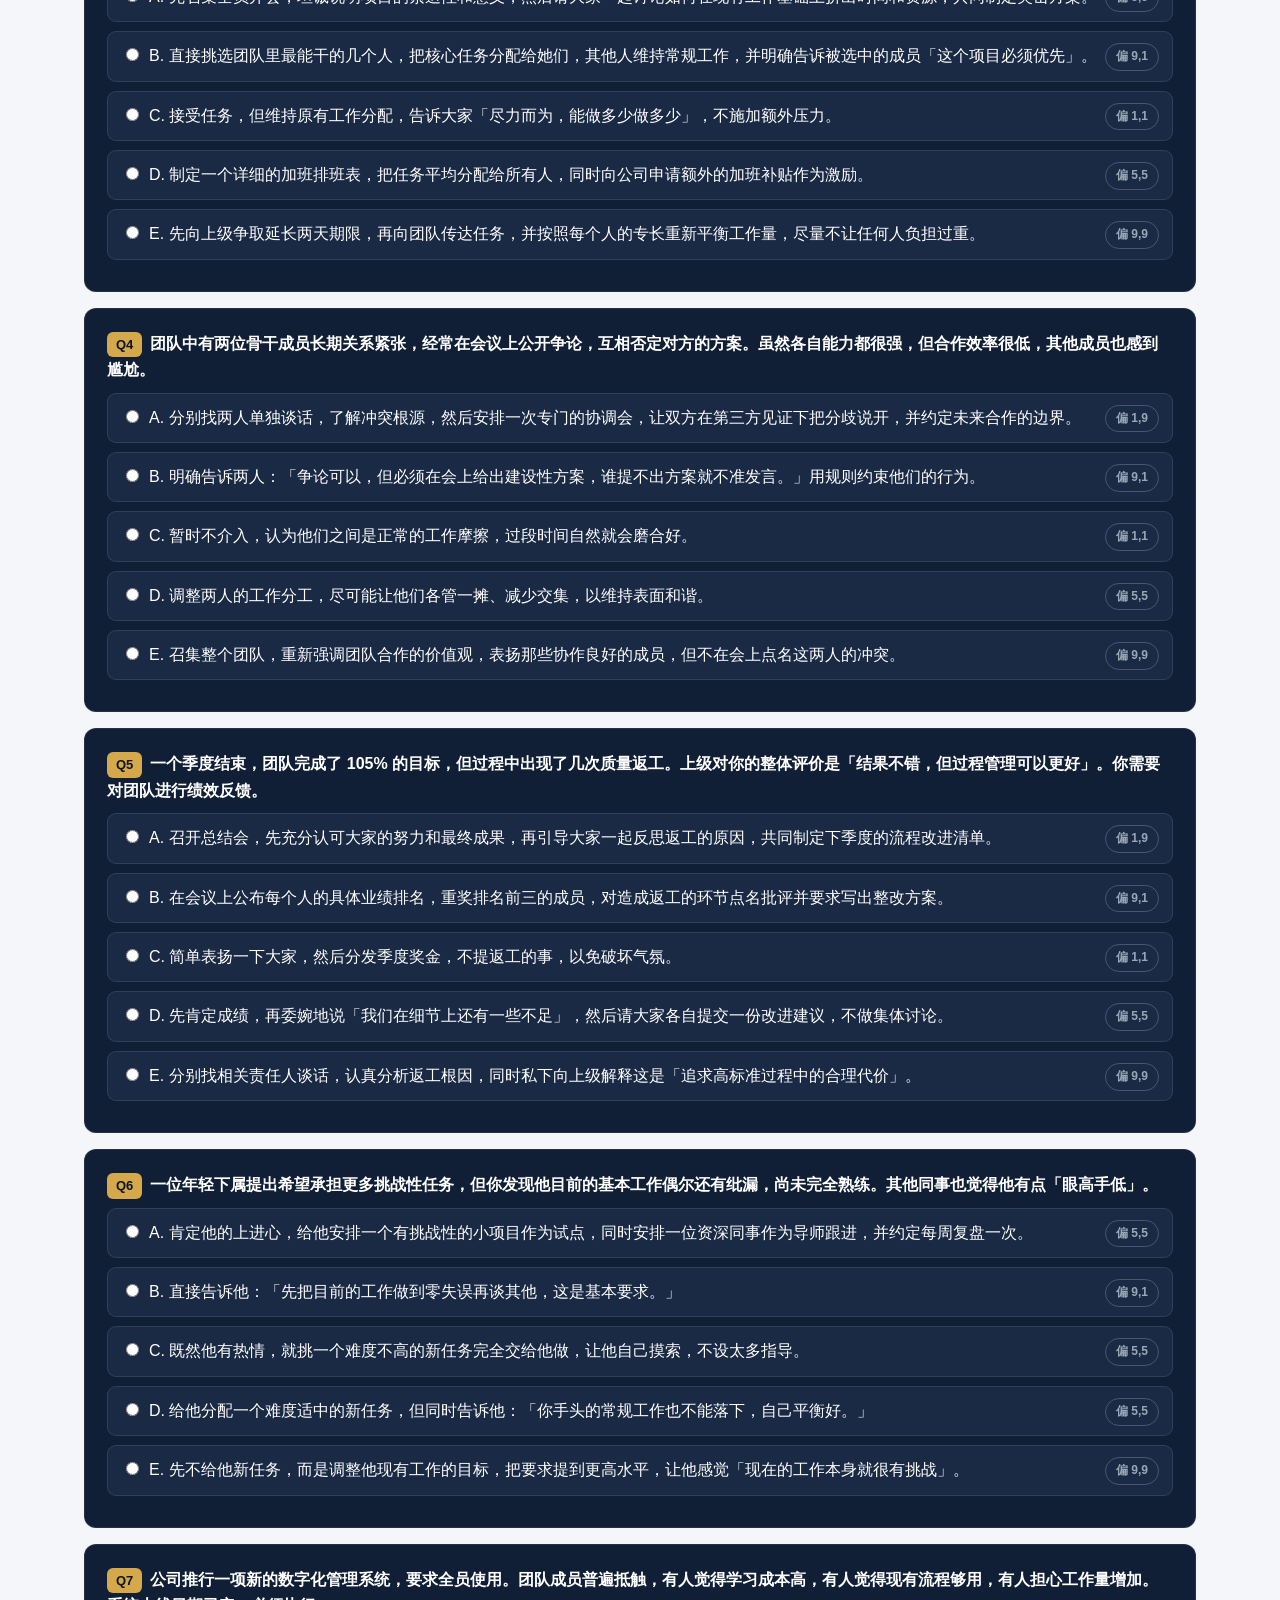
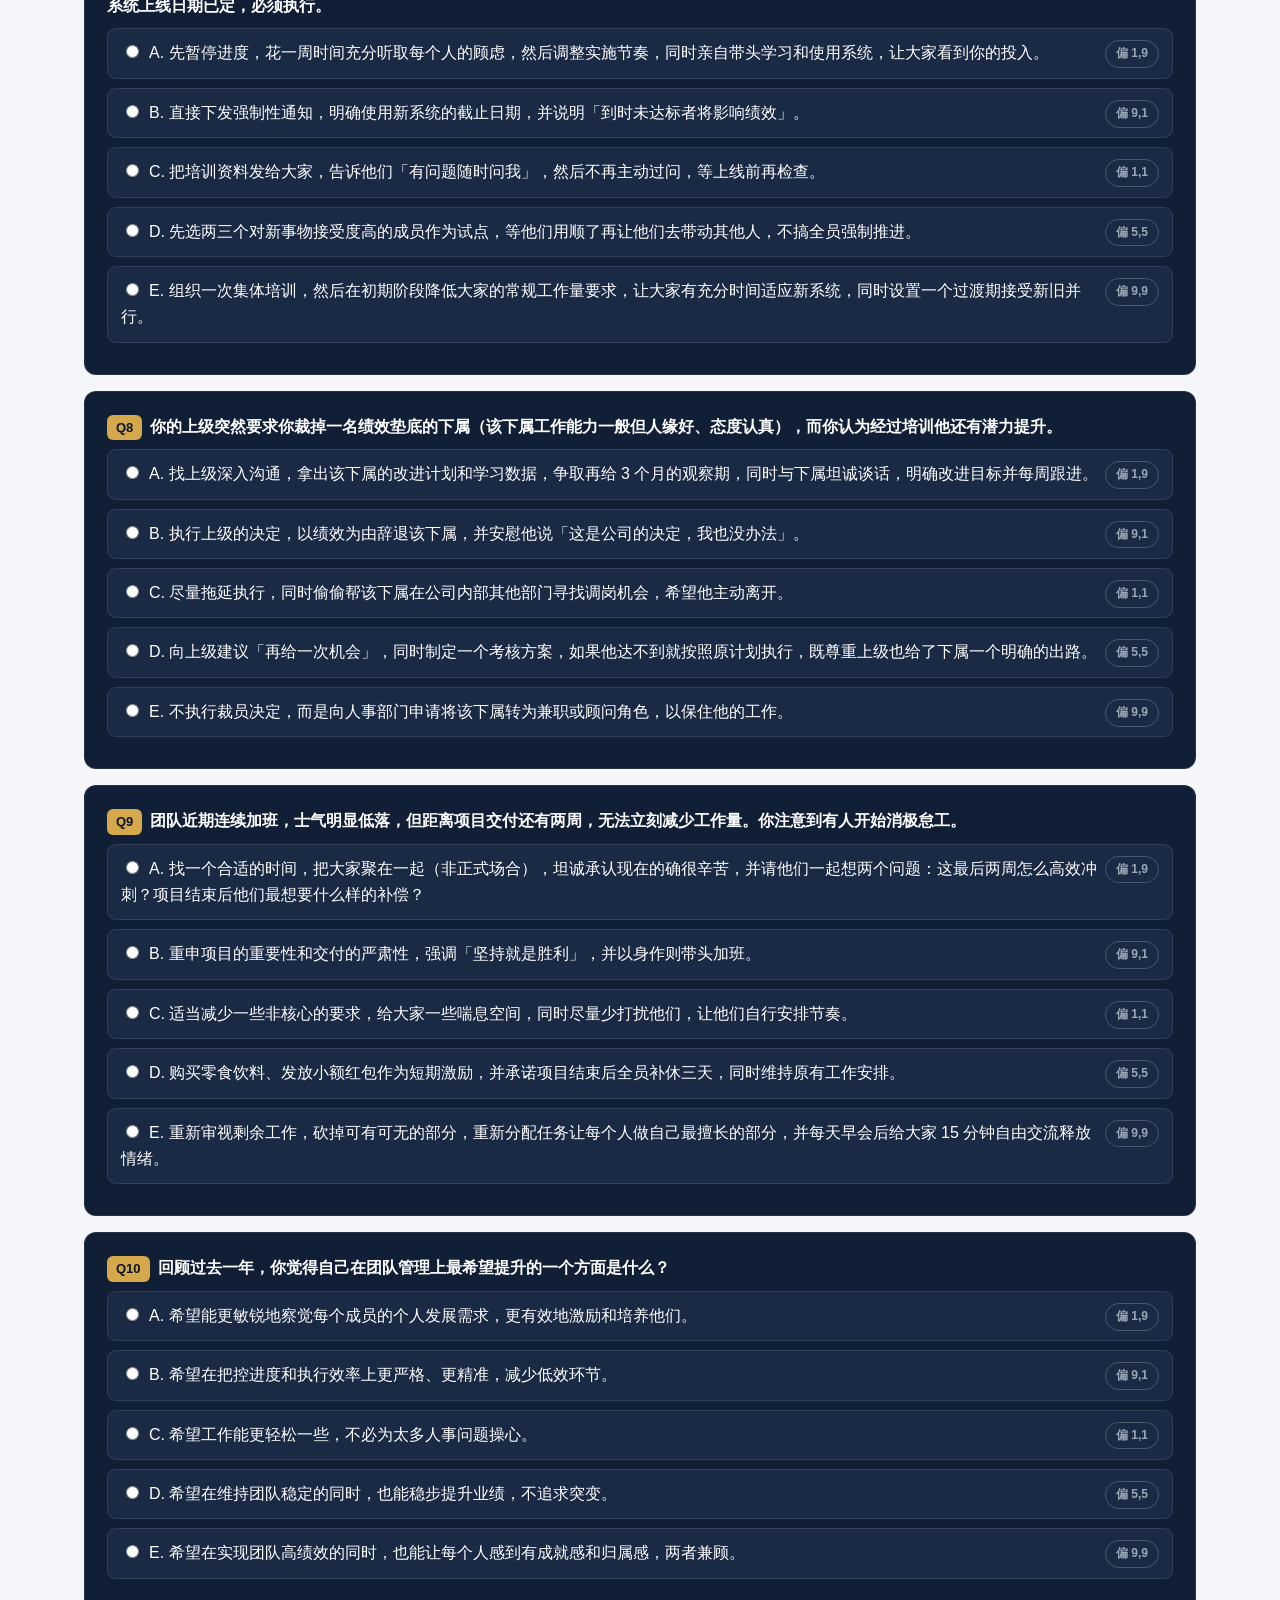
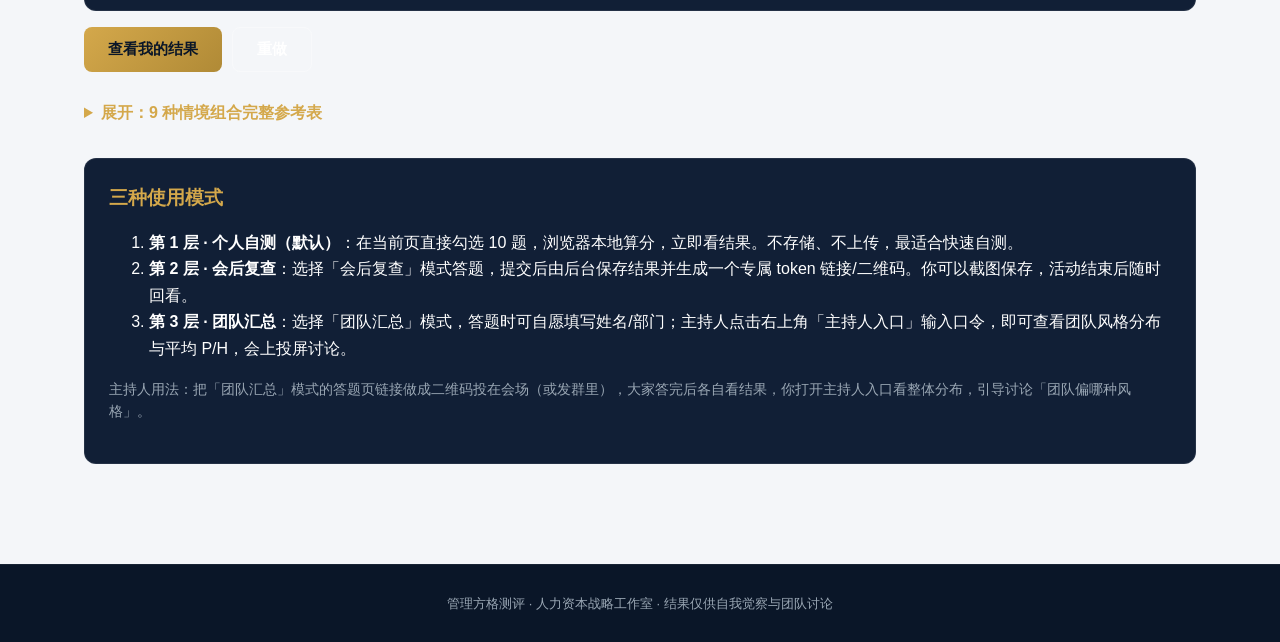
==== commit 5cd2f863: "update modules/hcss/modules/managerial-grid/index.html" ====
--- a/modules/hcss/modules/managerial-grid/index.html
+++ b/modules/hcss/modules/managerial-grid/index.html
@@ -5,6 +5,144 @@
   <meta name="viewport" content="width=device-width, initial-scale=1.0">
   <title>管理方格测评 | 人力资本战略工作室</title>
   <link rel="stylesheet" href="../../assets/css/style.css">
+  <style>
+    .mode-bar {
+      display: flex;
+      gap: 10px;
+      flex-wrap: wrap;
+      margin-bottom: 24px;
+    }
+    .mode-btn {
+      flex: 1;
+      min-width: 120px;
+      padding: 12px 16px;
+      border-radius: 10px;
+      border: 1px solid rgba(255,255,255,.12);
+      background: rgba(255,255,255,.04);
+      color: var(--sub);
+      cursor: pointer;
+      text-align: left;
+      transition: all .2s;
+    }
+    .mode-btn:hover { background: rgba(255,255,255,.08); }
+    .mode-btn.active {
+      background: rgba(227,179,65,.12);
+      border-color: var(--accent);
+      color: #fff;
+    }
+    .mode-btn .title { font-weight: 700; display: block; margin-bottom: 2px; }
+    .mode-btn .desc { font-size: 12px; opacity: .8; }
+
+    .mode-hint {
+      margin-top: 12px;
+      padding: 12px 16px;
+      border-radius: 8px;
+      background: rgba(88,166,255,.10);
+      border: 1px solid rgba(88,166,255,.25);
+      color: var(--info);
+      font-size: 14px;
+    }
+
+    .identity-fields {
+      display: grid;
+      grid-template-columns: 1fr 1fr;
+      gap: 12px;
+      margin-top: 16px;
+    }
+    .identity-fields input {
+      width: 100%;
+      padding: 10px 12px;
+      border-radius: 8px;
+      border: 1px solid rgba(255,255,255,.12);
+      background: rgba(0,0,0,.2);
+      color: #fff;
+      font-size: 14px;
+    }
+    @media (max-width: 560px) { .identity-fields { grid-template-columns: 1fr; } }
+
+    .host-entry {
+      text-align: right;
+      margin-bottom: 18px;
+    }
+    .host-entry button {
+      padding: 8px 14px;
+      border-radius: 8px;
+      border: 1px solid rgba(255,255,255,.15);
+      background: rgba(255,255,255,.05);
+      color: var(--sub);
+      cursor: pointer;
+      font-size: 13px;
+    }
+    .host-entry button:hover { color: #fff; background: rgba(255,255,255,.10); }
+
+    .qr-wrap { text-align: center; margin: 18px 0; }
+    .qr-wrap img, .qr-wrap canvas, .qr-wrap svg {
+      border-radius: 10px;
+      padding: 10px;
+      background: #fff;
+      max-width: 220px;
+    }
+    .share-link {
+      display: inline-block;
+      word-break: break-all;
+      font-size: 13px;
+      color: var(--info);
+      text-decoration: underline;
+      margin-top: 8px;
+    }
+
+    .host-panel { margin-top: 28px; }
+    .pass-form {
+      display: flex;
+      gap: 10px;
+      flex-wrap: wrap;
+      margin-bottom: 16px;
+    }
+    .pass-form input {
+      flex: 1;
+      min-width: 160px;
+      padding: 10px 12px;
+      border-radius: 8px;
+      border: 1px solid rgba(255,255,255,.12);
+      background: rgba(0,0,0,.2);
+      color: #fff;
+    }
+
+    .dist-bar {
+      display: flex;
+      align-items: center;
+      gap: 10px;
+      margin: 8px 0;
+    }
+    .dist-name { width: 140px; font-size: 13px; flex-shrink: 0; }
+    .dist-track {
+      flex: 1;
+      height: 10px;
+      border-radius: 5px;
+      background: rgba(255,255,255,.08);
+      overflow: hidden;
+    }
+    .dist-fill { height: 100%; border-radius: 5px; }
+    .dist-count { width: 50px; text-align: right; font-size: 13px; color: var(--sub); }
+
+    .mini-table { width: 100%; border-collapse: collapse; margin-top: 12px; font-size: 13px; }
+    .mini-table th, .mini-table td {
+      padding: 8px 10px;
+      border-bottom: 1px solid rgba(255,255,255,.08);
+      text-align: left;
+    }
+    .mini-table th { color: var(--sub); font-weight: 600; }
+
+    .badge { display: inline-block; padding: 3px 10px; border-radius: 20px; font-size: 12px; border: 1px solid rgba(255,255,255,.15); }
+    .b-high { background: rgba(63,185,80,.15); color: var(--success); border-color: rgba(63,185,80,.3); }
+    .b-med  { background: rgba(188,140,255,.15); color: var(--mid); border-color: rgba(188,140,255,.3); }
+    .b-low  { background: rgba(248,81,73,.15); color: var(--danger); border-color: rgba(248,81,73,.3); }
+
+    .msg { padding: 10px 14px; border-radius: 8px; margin-bottom: 16px; font-size: 14px; }
+    .msg.ok { background: rgba(63,185,80,.12); color: var(--success); border: 1px solid rgba(63,185,80,.25); }
+    .msg.err { background: rgba(248,81,73,.12); color: var(--danger); border: 1px solid rgba(248,81,73,.25); }
+    .msg.info { background: rgba(88,166,255,.10); color: var(--info); border: 1px solid rgba(88,166,255,.25); }
+  </style>
 </head>
 <body>
 
@@ -24,193 +162,129 @@
       <a href="../hr-system/index.html">HR 体系</a>
       <a href="index.html" class="active">管理方格测评</a>
     </nav>
-    <a href="https://v.wjx.cn/vm/tIMiIab.aspx" target="_blank" class="btn btn-primary btn-sm">去问卷星作答 →</a>
   </div>
 </header>
 
 <section class="module-hero">
   <div class="module-hero-inner">
     <h1>管理方格 · 领导力风格情境测评</h1>
-    <p>基于布莱克（Robert Blake）与莫顿（Jane Mouton）的 Managerial Grid 理论。10 道情境题，双维度计分（关心生产 / 关心人），自动定位方格坐标与改善建议。支持在线自测、问卷星采集后批量 CSV 分析。</p>
+    <p>基于布莱克（Robert Blake）与莫顿（Jane Mouton）的 Managerial Grid 理论。10 道情境题，双维度计分（关心生产 / 关心人），自动定位方格坐标与改善建议。支持即时自测、会后复查与团队汇总三种模式。</p>
   </div>
 </section>
 
 <main class="module-body">
 
-  <div class="tabs">
-    <button class="tab active" data-target="panel-quiz">📝 在线自测</button>
-    <button class="tab" data-target="panel-csv">📊 问卷星 CSV 批量分析</button>
-    <button class="tab" data-target="panel-guide">📎 使用说明</button>
+  <div class="host-entry" id="hostEntry">
+    <button onclick="toggleHost()">🔒 主持人入口</button>
   </div>
 
-  <!-- 在线自测 -->
-  <div class="tab-panel active" id="panel-quiz">
+  <div id="msgBox"></div>
+
+  <!-- 模式切换 -->
+  <div class="mode-bar" id="modeBar">
+    <button class="mode-btn" data-mode="1" onclick="setMode('1')">
+      <span class="title">第 1 层 · 个人自测</span>
+      <span class="desc">零存储、零后端，答完即看结果</span>
+    </button>
+    <button class="mode-btn" data-mode="2" onclick="setMode('2')">
+      <span class="title">第 2 层 · 会后复查</span>
+      <span class="desc">提交后生成专属链接/二维码，可回头查</span>
+    </button>
+    <button class="mode-btn" data-mode="3" onclick="setMode('3')">
+      <span class="title">第 3 层 · 团队汇总</span>
+      <span class="desc">可选填姓名/部门，主持人看整体分布</span>
+    </button>
+  </div>
+
+  <!-- 通过 token 直接查看结果 -->
+  <section id="resultView" style="display:none"></section>
+
+  <!-- 答题区 -->
+  <section id="quizView">
     <div class="tool-card">
       <h3>作答指引</h3>
       <p>下面 10 个管理情境，每题选一个你「最可能」采取的方案（凭第一直觉，不是「应该」怎么做）。提交后自动算出你的生产导向 P 与人本导向 H 总分，换算成 1–9 的方格精确坐标，并匹配风格与改善建议。</p>
+      <div id="modeHint" class="mode-hint"></div>
+      <div class="identity-fields" id="identityFields" style="display:none">
+        <input type="text" id="uName" placeholder="姓名（可选，主持人汇总时显示）" maxlength="20">
+        <input type="text" id="uDept" placeholder="部门（可选）" maxlength="20">
+      </div>
     </div>
     <div id="quiz"></div>
     <div class="actions">
-      <button class="btn btn-primary" onclick="computeQuiz()">查看我的结果</button>
+      <button class="btn btn-primary" id="btnSubmit" onclick="submitQuiz()">查看我的结果</button>
       <button class="btn btn-outline" onclick="resetQuiz()">重做</button>
     </div>
-
-    <section id="quizResult" class="result-section">
-      <div class="tool-card">
-        <h3>你的测评结果</h3>
-        <div class="score-row">
-          <div class="score-box">
-            <div class="lab">生产导向 P 总分（满分 90）</div>
-            <div class="val" id="pVal">—</div>
-            <div class="progress"><i id="pBar" style="background:var(--danger);width:0%"></i></div>
-            <div style="margin-top:8px">档次<span class="badge" id="pTier">—</span></div>
-          </div>
-          <div class="score-box">
-            <div class="lab">人本导向 H 总分（满分 90）</div>
-            <div class="val" id="hVal">—</div>
-            <div class="progress"><i id="hBar" style="background:var(--info);width:0%"></i></div>
-            <div style="margin-top:8px">档次<span class="badge" id="hTier">—</span></div>
-          </div>
+  </section>
+
+  <!-- 结果区 -->
+  <section id="quizResult" class="result-section" style="display:none">
+    <div class="tool-card">
+      <h3>你的测评结果</h3>
+      <div class="score-row">
+        <div class="score-box">
+          <div class="lab">生产导向 P 总分（满分 90）</div>
+          <div class="val" id="pVal">—</div>
+          <div class="progress"><i id="pBar" style="background:var(--danger);width:0%"></i></div>
+          <div style="margin-top:8px">档次<span class="badge" id="pTier">—</span></div>
         </div>
-
-        <div style="display:flex;gap:24px;flex-wrap:wrap;align-items:center;margin:20px 0">
-          <div id="svgWrap"></div>
-          <div>
-            <p style="font-size:22px;font-weight:800;margin:0" id="typeName">—</p>
-            <p class="tip" id="coordTxt">方格坐标：—</p>
-            <p class="tip" id="typeDesc" style="max-width:360px"></p>
-          </div>
-        </div>
-
-        <div class="advice-box">
-          <h4 id="adviceTitle">针对你偏弱维度的改善建议</h4>
-          <div id="adviceBody"></div>
+        <div class="score-box">
+          <div class="lab">人本导向 H 总分（满分 90）</div>
+          <div class="val" id="hVal">—</div>
+          <div class="progress"><i id="hBar" style="background:var(--info);width:0%"></i></div>
+          <div style="margin-top:8px">档次<span class="badge" id="hTier">—</span></div>
         </div>
       </div>
-    </section>
-
-    <details style="margin-top:28px">
-      <summary style="cursor:pointer;color:var(--accent);font-weight:600">展开：15 种情境组合完整参考表</summary>
-      <p class="tip">理论上 P、H 各有高/中/低三档，共 9 种有效组合。系统会自动按你的实际 P/H 档次命中其中一行。</p>
-      <div class="table-wrap">
-        <table id="refTable"></table>
-      </div>
-    </details>
-  </div>
-
-  <!-- CSV 批量分析 -->
-  <div class="tab-panel" id="panel-csv">
-    <div class="tool-card">
-      <h3>批量分析团队答卷</h3>
-      <p>把问卷星「下载数据 → CSV（文本形式）」拖入下方，即可自动识别 10 道题、给每人计分，并输出团队风格分布与明细/汇总 CSV。数据纯本地处理，不上传。</p>
-      <div class="dropzone" id="drop">
-        <p>把 <b>问卷星导出的 CSV</b> 拖到这里，或 <b>点击选择文件</b></p>
-        <p class="tip">支持标准导出；单选答案可以是 A–E 字母，也可以是选项标题全文。</p>
-        <input type="file" id="file" accept=".csv,.txt">
-      </div>
-      <div class="actions">
-        <button class="btn btn-outline" id="btnSample">载入示例 CSV 试一下</button>
-        <span class="tip" id="fileInfo"></span>
-      </div>
-      <div id="msg" class="tip" style="margin-top:10px"></div>
-    </div>
-
-    <section id="csvResult" style="display:none">
-      <div class="tool-card">
-        <h3>团队汇总</h3>
-        <div class="score-row" id="statCards"></div>
-        <div id="distBox"></div>
-        <div class="actions">
-          <button class="btn btn-primary" id="btnDetail">导出明细 CSV</button>
-          <button class="btn btn-outline" id="btnSummary">导出汇总 CSV</button>
+
+      <div style="display:flex;gap:24px;flex-wrap:wrap;align-items:center;margin:20px 0">
+        <div id="svgWrap"></div>
+        <div>
+          <p style="font-size:22px;font-weight:800;margin:0" id="typeName">—</p>
+          <p class="tip" id="coordTxt">方格坐标：—</p>
+          <p class="tip" id="typeDesc" style="max-width:360px"></p>
         </div>
       </div>
 
-      <div class="tool-card">
-        <h3>逐人结果（共 <span id="cnt">0</span> 份）<span id="wechatTag" class="tip" style="margin-left:10px;display:none">已识别微信信息列</span></h3>
-        <div class="table-wrap">
-          <table>
-            <thead><tr>
-              <th>#</th><th id="thWechat">填写者</th><th>答题时间</th><th>P</th><th>H</th><th>坐标(P,H)</th>
-              <th>P档</th><th>H档</th><th>风格</th><th>状态</th><th>改善建议</th>
-            </tr></thead>
-            <tbody id="tbody"></tbody>
-          </table>
-        </div>
+      <div class="advice-box">
+        <h4 id="adviceTitle">针对你偏弱维度的改善建议</h4>
+        <div id="adviceBody"></div>
       </div>
-    </section>
-  </div>
+    </div>
+  </section>
+
+  <!-- 专属结果二维码/链接 -->
+  <section id="tokenShare" style="display:none">
+    <div class="tool-card">
+      <h3>你的专属结果页</h3>
+      <p class="tip">截图保存下方二维码，或复制链接。会后扫码/点击即可回看本次测评结果，无需登录。</p>
+      <div class="qr-wrap" id="qrWrap"></div>
+      <div style="text-align:center">
+        <a id="shareLink" class="share-link" href="#" target="_blank"></a>
+      </div>
+    </div>
+  </section>
+
+  <!-- 主持人汇总面板 -->
+  <section id="hostPanel" class="host-panel" style="display:none">
+    <div class="tool-card">
+      <h3>主持人汇总</h3>
+      <div class="pass-form" id="passForm">
+        <input type="password" id="passcode" placeholder="输入主持人口令">
+        <button class="btn btn-primary" onclick="loadHost()">查看汇总</button>
+      </div>
+      <div id="hostBody"></div>
+    </div>
+  </section>
 
   <!-- 使用说明 -->
-  <div class="tab-panel" id="panel-guide">
-    <div class="tool-card">
-      <h3>三种使用方式</h3>
-      <ol>
-        <li><b>在线自测</b>：在当前页「在线自测」标签直接勾选 10 题，立即看个人结果。</li>
-        <li><b>问卷星采集 + 批量分析</b>：把团队成员填写问卷星后的答卷导出 CSV，拖入下方「CSV 分析器」出团队报告。</li>
-        <li><b>编辑/查看原始数据</b>：登录问卷星编辑问卷，修改题目或查看实时统计。</li>
-      </ol>
-    </div>
-
-    <div class="tool-card">
-      <h3>❓ 填完问卷星的人能看到自己的分析结果吗？</h3>
-      <p><b>目前不能直接看到。</b>问卷星提交后默认只显示「提交成功」感谢页，不会自动弹出管理方格坐标和改善建议。</p>
-      <p>推荐三种解决方案：</p>
-      <ol>
-        <li><b>最省事</b>：让填写者先在本页「在线自测」做一遍，提交后直接看结果（与问卷星题目一致）。</li>
-        <li><b>管理员分发</b>：在问卷星里加一道「姓名/部门」题，导出 CSV 后用本页「CSV 批量分析」算分，再把每个人的报告单独发过去。</li>
-        <li><b>自动推送（进阶）</b>：开通问卷星「数据推送」把每份答卷实时推送到本机代理，自动算分后发邮件/企业微信给填写者（需额外部署与消息通道）。</li>
-      </ol>
-    </div>
-
-    <div class="tool-card import-box">
-      <h4>一键导入到问卷星</h4>
-      <p>点击下方按钮，即可用当前题目在当前账号创建一份新问卷并发布。Key 只发给本地代理，不会上传到其他地方。</p>
-      <div class="import-row">
-        <input type="password" id="wjxKey" placeholder="问卷星 ApiKey，留空则使用默认">
-        <button class="btn btn-primary" onclick="oneKeyImport()">🚀 一键创建并发布问卷</button>
-      </div>
-      <div id="importResult" style="display:none"></div>
-    </div>
-
-    <div class="tool-card">
-      <h3>如何开启「获取微信用户信息」</h3>
-      <p>API 创建问卷时<b>不能自动开启</b>微信授权，必须登录问卷星后台手动设置：</p>
-      <ol>
-        <li>进入问卷 → 顶部「设置」→「填写限制」。</li>
-        <li>勾选「<b>获取微信用户信息</b>」。</li>
-        <li>选择「获取微信用户的昵称 & OPENID（需登录）」。</li>
-        <li>收集方式选「<b>必须登录才能填写</b>」。</li>
-        <li>授权方式选「<b>通过问卷星官方微信认证服务号来收集</b>」（无需自己绑定服务号）。</li>
-        <li>保存后重新发布。导出 CSV 时就会出现「微信昵称」「微信OpenID」「微信头像」等列，分析器会自动识别并在逐人结果中显示。</li>
-      </ol>
-      <p class="tip">已创建的问卷，可直接在编辑页打开「设置」开启；不需要重新导入。</p>
-    </div>
-
-    <div class="tool-card">
-      <h3>CSV 批量分析入口</h3>
-      <p>把问卷星下载的 CSV 拖入分析器，自动给团队每个人计分并出报告。</p>
-      <div class="file-card" onclick="switchTab('panel-csv')">
-        <div class="icon">&lt;/&gt;</div>
-        <div class="meta">
-          <div class="name">grid-csv-analyzer.html</div>
-          <div class="desc">问卷星导出 CSV → 团队管理方格报告</div>
-        </div>
-        <div class="actions">
-          <span class="ic">🌐</span>
-          <span class="ic">↗</span>
-        </div>
-      </div>
-    </div>
-
-    <div class="tool-card">
-      <h3>问卷星导出 CSV 步骤</h3>
-      <ol>
-        <li>登录问卷星 → 打开「管理方格 · 领导力风格情境测评」。</li>
-        <li>「分析 & 下载」→「下载数据」。</li>
-        <li>格式选 <b>CSV（以文本形式）</b>，编码 UTF-8，下载后拖入本页「CSV 批量分析」即可。</li>
-      </ol>
-    </div>
+  <div class="tool-card" style="margin-top:32px">
+    <h3>三种使用模式</h3>
+    <ol>
+      <li><b>第 1 层 · 个人自测（默认）</b>：在当前页直接勾选 10 题，浏览器本地算分，立即看结果。不存储、不上传，最适合快速自测。</li>
+      <li><b>第 2 层 · 会后复查</b>：选择「会后复查」模式答题，提交后由后台保存结果并生成一个专属 token 链接/二维码。你可以截图保存，活动结束后随时回看。</li>
+      <li><b>第 3 层 · 团队汇总</b>：选择「团队汇总」模式，答题时可自愿填写姓名/部门；主持人点击右上角「主持人入口」输入口令，即可查看团队风格分布与平均 P/H，会上投屏讨论。</li>
+    </ol>
+    <p class="tip">主持人用法：把「团队汇总」模式的答题页链接做成二维码投在会场（或发群里），大家答完后各自看结果，你打开主持人入口看整体分布，引导讨论「团队偏哪种风格」。</p>
   </div>
 
 </main>
@@ -220,11 +294,81 @@
 </footer>
 
 <script src="../../assets/js/grid-core.js"></script>
+<script src="../../assets/js/qrcode.js"></script>
 <script src="../../assets/js/app.js"></script>
 <script>
-initTabs();
-
-/* ---------- 在线自测 ---------- */
+/* ---------- 状态 ---------- */
+const params = new URLSearchParams(location.search);
+let MODE = params.get('mode') || '1';
+let SAVED_TOKEN = '';
+
+const MODES = {
+  '1': {
+    title: '第 1 层 · 个人自测',
+    hint: '当前为「个人自测」模式：答案仅在浏览器内计算，不保存、不上传，刷新后结果消失。',
+    needsBackend: false
+  },
+  '2': {
+    title: '第 2 层 · 会后复查',
+    hint: '当前为「会后复查」模式：提交后系统会保存结果并给你一个专属链接/二维码，可截图保存以便会后回看。',
+    needsBackend: true
+  },
+  '3': {
+    title: '第 3 层 · 团队汇总',
+    hint: '当前为「团队汇总」模式：答题时可自愿填写姓名/部门；主持人可通过「主持人入口」查看团队整体分布。',
+    needsBackend: true
+  }
+};
+
+/* ---------- 初始化 ---------- */
+document.addEventListener('DOMContentLoaded', () => {
+  renderModeBar();
+  applyModeUI();
+  renderQuiz();
+  renderRef();
+
+  // 如果有 token，直接展示结果
+  const token = params.get('token');
+  if (token) {
+    loadResultByToken(token);
+  }
+});
+
+function renderModeBar() {
+  document.querySelectorAll('.mode-btn').forEach(btn => {
+    btn.classList.toggle('active', btn.dataset.mode === MODE);
+  });
+}
+
+function setMode(m) {
+  MODE = m;
+  const url = new URL(location.href);
+  url.searchParams.set('mode', m);
+  url.searchParams.delete('token');
+  history.replaceState({}, '', url);
+  renderModeBar();
+  applyModeUI();
+  resetQuiz();
+  document.getElementById('resultView').style.display = 'none';
+  document.getElementById('quizView').style.display = 'block';
+}
+
+function applyModeUI() {
+  const cfg = MODES[MODE] || MODES['1'];
+  document.getElementById('modeHint').textContent = cfg.hint;
+  document.getElementById('identityFields').style.display = (MODE === '3') ? 'grid' : 'none';
+  document.getElementById('btnSubmit').textContent = cfg.needsBackend ? '提交并查看结果' : '查看我的结果';
+}
+
+function showMsg(text, type) {
+  const el = document.getElementById('msgBox');
+  el.innerHTML = `<div class="msg ${type}">${text}</div>`;
+}
+function clearMsg() {
+  document.getElementById('msgBox').innerHTML = '';
+}
+
+/* ---------- 答题渲染 ---------- */
 function optionTag(o) {
   const p = o.p, h = o.h;
   if (p >= 7 && h >= 7) return '9,9';
@@ -236,6 +380,7 @@
 
 function renderQuiz() {
   const qz = document.getElementById('quiz');
+  qz.innerHTML = '';
   GridCore.QUESTIONS.forEach((q, i) => {
     const card = document.createElement('div'); card.className = 'quiz-card';
     const title = document.createElement('div');
@@ -254,6 +399,70 @@
   });
 }
 
+/* ---------- 提交 ---------- */
+async function submitQuiz() {
+  clearMsg();
+  const answers = [];
+  for (let i = 0; i < GridCore.QUESTIONS.length; i++) {
+    const sel = document.querySelector(`input[name="q${i}"]:checked`);
+    if (!sel) { alert('请先完成全部 10 道题（第 ' + (i+1) + ' 题未选）'); return; }
+    answers.push(+sel.value);
+  }
+
+  if (MODE === '1') {
+    const ans = {};
+    GridCore.QUESTIONS.forEach((q, i) => ans[i] = q.options[answers[i]].text);
+    renderResult(GridCore.scoreAnswers(ans));
+    return;
+  }
+
+  // mode 2/3 走后端
+  const payload = { answers };
+  if (MODE === '3') {
+    payload.name = document.getElementById('uName').value.trim() || null;
+    payload.dept = document.getElementById('uDept').value.trim() || null;
+  }
+
+  const btn = document.getElementById('btnSubmit');
+  btn.disabled = true; btn.textContent = '提交中…';
+  try {
+    const r = await fetch('/api/quiz/submit', {
+      method: 'POST',
+      headers: { 'Content-Type': 'application/json' },
+      body: JSON.stringify(payload)
+    });
+    const data = await r.json();
+    if (!r.ok || data.error) throw new Error(data.error || '提交失败');
+    SAVED_TOKEN = data.token;
+    renderResult(data.result);
+    showTokenShare(data.token);
+  } catch (e) {
+    showMsg('提交失败：' + e.message, 'err');
+  } finally {
+    btn.disabled = false; btn.textContent = MODE === '3' ? '提交并查看结果' : '提交并查看结果';
+  }
+}
+
+/* ---------- 结果展示 ---------- */
+function renderResult(s) {
+  document.getElementById('pVal').textContent = s.P;
+  document.getElementById('hVal').textContent = s.H;
+  document.getElementById('pBar').style.width = (s.P/90*100) + '%';
+  document.getElementById('hBar').style.width = (s.H/90*100) + '%';
+  const pB = document.getElementById('pTier'); pB.className = 'badge b-' + s.pt; pB.textContent = GridCore.tierLabel(s.pt);
+  const hB = document.getElementById('hTier'); hB.className = 'badge b-' + s.ht; hB.textContent = GridCore.tierLabel(s.ht);
+
+  document.getElementById('typeName').textContent = s.type;
+  document.getElementById('coordTxt').textContent = `方格坐标：( ${s.pc.toFixed(1)}, ${s.hc.toFixed(1)} )`;
+  document.getElementById('typeDesc').textContent = s.desc;
+  renderGrid(s.pc, s.hc);
+  document.getElementById('adviceTitle').textContent = '针对你偏弱维度的改善建议 · ' + s.weak;
+  document.getElementById('adviceBody').innerHTML = '<ol>' + s.advice.map(a => `<li>${a}</li>`).join('') + '</ol>';
+
+  document.getElementById('quizResult').style.display = 'block';
+  document.getElementById('quizResult').scrollIntoView({ behavior: 'smooth' });
+}
+
 function renderGrid(pc, hc) {
   const S = 340, pad = 36, unit = 36;
   const X = v => pad + (v - 1) * unit;
@@ -276,36 +485,14 @@
   document.getElementById('svgWrap').innerHTML = `<svg width="${S}" height="${S}" viewBox="0 0 ${S} ${S}" style="background:var(--panel);border:1px solid rgba(255,255,255,.08);border-radius:10px">${g}</svg>`;
 }
 
-function computeQuiz() {
-  const answers = {};
-  for (let i = 0; i < GridCore.QUESTIONS.length; i++) {
-    const sel = document.querySelector(`input[name="q${i}"]:checked`);
-    if (!sel) { alert('请先完成全部 10 道题（第 ' + (i+1) + ' 题未选）'); return; }
-    answers[i] = GridCore.QUESTIONS[i].options[+sel.value].text;
-  }
-  const s = GridCore.scoreAnswers(answers);
-  document.getElementById('pVal').textContent = s.P;
-  document.getElementById('hVal').textContent = s.H;
-  document.getElementById('pBar').style.width = (s.P/90*100) + '%';
-  document.getElementById('hBar').style.width = (s.H/90*100) + '%';
-  const pB = document.getElementById('pTier'); pB.className = 'badge b-' + s.pt; pB.textContent = GridCore.tierLabel(s.pt);
-  const hB = document.getElementById('hTier'); hB.className = 'badge b-' + s.ht; hB.textContent = GridCore.tierLabel(s.ht);
-
-  document.getElementById('typeName').textContent = s.type;
-  document.getElementById('coordTxt').textContent = `方格坐标：( ${s.pc.toFixed(1)}, ${s.hc.toFixed(1)} )`;
-  document.getElementById('typeDesc').textContent = s.desc;
-  renderGrid(s.pc, s.hc);
-  document.getElementById('adviceTitle').textContent = '针对你偏弱维度的改善建议 · ' + s.weak;
-  document.getElementById('adviceBody').innerHTML = '<ol>' + s.advice.map(a => `<li>${a}</li>`).join('') + '</ol>';
-
-  document.getElementById('quizResult').style.display = 'block';
-  document.getElementById('quizResult').scrollIntoView({ behavior: 'smooth' });
-}
-
 function resetQuiz() {
-  document.querySelectorAll('#panel-quiz input[type=radio]').forEach(r => r.checked = false);
-  document.querySelectorAll('#panel-quiz .opt').forEach(x => x.classList.remove('sel'));
+  document.querySelectorAll('#quizView input[type=radio]').forEach(r => r.checked = false);
+  document.querySelectorAll('#quizView .opt').forEach(x => x.classList.remove('sel'));
   document.getElementById('quizResult').style.display = 'none';
+  document.getElementById('tokenShare').style.display = 'none';
+  document.getElementById('uName').value = '';
+  document.getElementById('uDept').value = '';
+  clearMsg();
 }
 
 function renderRef() {
@@ -326,187 +513,153 @@
     const hc = r[2] === '高' ? '<span class="t-high">高</span>' : r[2] === '中' ? '<span class="t-med">中</span>' : '<span class="t-low">低</span>';
     h += `<tr><td>${r[0]}</td><td>${pc}</td><td>${hc}</td><td>${r[3]}</td><td>${r[4]}</td><td>${r[5]}</td><td>${r[6]}</td></tr>`;
   });
-  document.getElementById('refTable').innerHTML = h;
-}
-
-renderQuiz();
-renderRef();
-
-/* ---------- CSV 批量分析 ---------- */
-const drop = document.getElementById('drop'), fileInput = document.getElementById('file');
-drop.addEventListener('click', () => fileInput.click());
-fileInput.addEventListener('change', e => { if (e.target.files[0]) handleFile(e.target.files[0]); });
-['dragenter','dragover'].forEach(ev => drop.addEventListener(ev, e => { e.preventDefault(); drop.style.borderColor = 'var(--accent)'; drop.style.color = '#fff'; }));
-['dragleave','drop'].forEach(ev => drop.addEventListener(ev, e => { e.preventDefault(); drop.style.borderColor = 'rgba(255,255,255,.18)'; drop.style.color = 'var(--sub)'; }));
-drop.addEventListener('drop', e => { const f = e.dataTransfer.files[0]; if (f) handleFile(f); });
-
-function setMsg(t, err) { document.getElementById('msg').innerHTML = err ? `<span style="color:var(--danger)">${t}</span>` : `<span style="color:var(--success)">${t}</span>`; }
-
-let LAST = null;
-function handleFile(file) {
-  document.getElementById('fileInfo').textContent = '已选择：' + file.name + '（' + (file.size/1024).toFixed(1) + ' KB）';
-  readFileText(file).then(runAnalyze).catch(e => setMsg('读取失败：' + e.message, true));
-}
-
-function runAnalyze(text) {
-  const res = GridCore.scoreCSV(text);
-  if (res.error) { setMsg('解析失败：' + res.error, true); return; }
-  if (res.matched < res.total) {
-    setMsg(`⚠ 只匹配到 ${res.matched}/${res.total} 道题，请确认是该测评的导出。`, true);
-  } else {
-    setMsg(`✔ 已识别 ${res.matched} 道题、共 ${res.rows.length} 份答卷。`, false);
-  }
-  LAST = res;
-  renderCSV(res);
-}
-
-function tierBadge(t) { return `<span class="badge b-${t}">${GridCore.tierLabel(t)}</span>`; }
-function escapeHtml(s) { return String(s).replace(/[&<>"']/g, c => ({'&':'&amp;','<':'&lt;','>':'&gt;','"':'&quot;',"'":'&#39;'}[c])); }
-function styleColor(name) {
-  if (name.includes('9,9')) return 'var(--success)';
-  if (name.includes('9,1')) return 'var(--danger)';
-  if (name.includes('1,9')) return 'var(--info)';
-  if (name.includes('5,5')) return 'var(--mid)';
-  if (name.includes('1,1')) return 'var(--poor)';
-  return 'var(--accent)';
-}
-
-function renderCSV(res) {
-  const agg = GridCore.aggregate(res);
-  document.getElementById('statCards').innerHTML = `
-    <div class="score-box"><div class="lab">有效答卷</div><div class="val">${agg.valid}<span style="font-size:14px;color:var(--sub)"> / ${agg.total}</span></div></div>
-    <div class="score-box"><div class="lab">平均 生产导向 P</div><div class="val">${agg.avgP}</div></div>
-    <div class="score-box"><div class="lab">平均 人本导向 H</div><div class="val">${agg.avgH}</div></div>
-    <div class="score-box"><div class="lab">最集中风格</div><div style="font-size:18px;font-weight:800">${agg.topType}</div><div class="tip">${agg.topCount} 人</div></div>`;
-
-  const entries = Object.entries(agg.dist).sort((a,b) => b[1] - a[1]);
+  // 将参考表插入到答题区后面
+  const ref = document.createElement('details');
+  ref.style.marginTop = '28px';
+  ref.innerHTML = `<summary style="cursor:pointer;color:var(--accent);font-weight:600">展开：9 种情境组合完整参考表</summary>
+    <p class="tip">理论上 P、H 各有高/中/低三档，共 9 种有效组合。系统会自动按你的实际 P/H 档次命中其中一行。</p>
+    <div class="table-wrap"><table>${h}</table></div>`;
+  document.getElementById('quizView').appendChild(ref);
+}
+
+/* ---------- 专属链接/二维码 ---------- */
+function showTokenShare(token) {
+  if (MODE === '1') return;
+  const link = location.origin + location.pathname + '?token=' + token;
+  document.getElementById('shareLink').href = link;
+  document.getElementById('shareLink').textContent = link;
+  makeQR(link, document.getElementById('qrWrap'));
+  document.getElementById('tokenShare').style.display = 'block';
+}
+
+function makeQR(text, container) {
+  container.innerHTML = '';
+  if (typeof qrcode !== 'function') {
+    container.textContent = '二维码库未加载';
+    return;
+  }
+  const qr = qrcode(0, 'M');
+  qr.addData(text);
+  qr.make();
+  const url = qr.createDataURL(6, 10);
+  const img = document.createElement('img');
+  img.src = url;
+  img.alt = '二维码';
+  container.appendChild(img);
+}
+
+/* ---------- 通过 token 加载结果 ---------- */
+async function loadResultByToken(token) {
+  document.getElementById('quizView').style.display = 'none';
+  document.getElementById('modeBar').style.display = 'none';
+  document.getElementById('hostEntry').style.display = 'none';
+  const rv = document.getElementById('resultView');
+  rv.style.display = 'block';
+  rv.innerHTML = '<div class="tool-card"><p>正在加载结果…</p></div>';
+  try {
+    const r = await fetch('/api/quiz/result?token=' + encodeURIComponent(token));
+    const data = await r.json();
+    if (!r.ok || data.error) throw new Error(data.error || '结果不存在');
+    rv.innerHTML = `
+      <div class="tool-card">
+        <h3>测评结果${data.name ? ' · ' + escapeHtml(data.name) : ''}</h3>
+        <p class="tip">${data.dept ? '部门：' + escapeHtml(data.dept) + ' · ' : ''}提交时间：${data.created_at || '—'}</p>
+      </div>`;
+    // 借用 quizResult 容器展示
+    document.getElementById('quizResult').style.display = 'block';
+    renderResult(data);
+    showTokenShare(token);
+  } catch (e) {
+    rv.innerHTML = `<div class="tool-card"><div class="msg err">加载结果失败：${escapeHtml(e.message)}</div></div>`;
+  }
+}
+
+function escapeHtml(s) {
+  return String(s).replace(/[&<>"']/g, c => ({'&':'&amp;','<':'&lt;','>':'&gt;','"':'&quot;',"'":'&#39;'}[c]));
+}
+
+/* ---------- 主持人入口 ---------- */
+function toggleHost() {
+  const p = document.getElementById('hostPanel');
+  p.style.display = p.style.display === 'none' ? 'block' : 'none';
+}
+
+async function loadHost() {
+  const pc = document.getElementById('passcode').value.trim();
+  if (!pc) { showMsg('请输入口令', 'err'); return; }
+  const body = document.getElementById('hostBody');
+  body.innerHTML = '<p class="tip">加载中…</p>';
+  try {
+    const r = await fetch('/api/quiz/host?passcode=' + encodeURIComponent(pc));
+    const data = await r.json();
+    if (!r.ok || data.error) throw new Error(data.error || '汇总失败');
+    renderHost(data, body);
+    showMsg('汇总已加载', 'ok');
+  } catch (e) {
+    body.innerHTML = '';
+    showMsg('汇总失败：' + e.message, 'err');
+  }
+}
+
+function renderHost(data, container) {
+  const entries = Object.entries(data.dist).sort((a,b) => b[1] - a[1]);
   const max = Math.max(...entries.map(e => e[1]), 1);
-  document.getElementById('distBox').innerHTML = entries.map(([k,v]) => `
-    <div style="display:flex;align-items:center;gap:10px;margin:7px 0">
-      <div style="width:150px;font-size:13px;flex:0 0 auto">${k}</div>
-      <div class="progress" style="flex:1"><i style="width:${v/max*100}%;background:${styleColor(k)}"></i></div>
-      <div style="width:46px;text-align:right;font-size:13px;color:var(--sub)">${v} 人</div>
-    </div>`).join('');
-
-  document.getElementById('cnt').textContent = res.rows.length;
-  const hasWechat = res.wechatCols && res.wechatCols.has;
-  document.getElementById('wechatTag').style.display = hasWechat ? 'inline' : 'none';
-  document.getElementById('thWechat').textContent = hasWechat ? '填写者（微信）' : '填写者';
-  document.getElementById('tbody').innerHTML = res.rows.map((r, i) => {
-    const s = r.score;
-    const adv = s.complete ? s.advice.map(a => `<li>${a}</li>`).join('') : `<span style="color:var(--danger)">缺 ${s.missing} 题，未计分</span>`;
-    let wechatCell = '—';
-    if (hasWechat) {
-      const wc = r.wechat || {};
-      const name = wc.name ? escapeHtml(wc.name) : (wc.openid ? '微信用户' : '—');
-      const avatar = wc.avatar ? `<img src="${escapeHtml(wc.avatar)}" style="width:24px;height:24px;border-radius:50%;vertical-align:middle;margin-right:6px;object-fit:cover">` : '';
-      const tip = wc.openid ? `<span class="tip" title="OpenID: ${escapeHtml(wc.openid)}">(微信)</span>` : '';
-      wechatCell = `<div style="display:flex;align-items:center;gap:4px">${avatar}<span>${name}</span>${tip}</div>`;
-    }
-    return `<tr>
+  const styleColor = name => {
+    if (name.includes('9,9')) return 'var(--success)';
+    if (name.includes('9,1')) return 'var(--danger)';
+    if (name.includes('1,9')) return 'var(--info)';
+    if (name.includes('5,5')) return 'var(--mid)';
+    if (name.includes('1,1')) return 'var(--poor)';
+    return 'var(--accent)';
+  };
+  const distHtml = entries.length ? entries.map(([k,v]) => `
+    <div class="dist-bar">
+      <div class="dist-name">${k}</div>
+      <div class="dist-track"><div class="dist-fill" style="width:${v/max*100}%;background:${styleColor(k)}"></div></div>
+      <div class="dist-count">${v} 人</div>
+    </div>`).join('') : '<p class="tip">暂无数据</p>';
+
+  const rowsHtml = (data.rows || []).map((r,i) => `
+    <tr>
       <td>${i+1}</td>
-      <td>${wechatCell}</td>
-      <td>${r.meta['开始答题时间'] || '—'}</td>
-      <td>${s.P}</td><td>${s.H}</td>
-      <td style="color:var(--sub)">(${s.pc.toFixed(1)}, ${s.hc.toFixed(1)})</td>
-      <td>${tierBadge(s.pt)}</td><td>${tierBadge(s.ht)}</td>
-      <td>${s.type}</td>
-      <td>${s.complete ? '<span style="color:var(--success)">✔ 完整</span>' : '<span style="color:var(--danger)">不完整</span>'}</td>
-      <td><ul style="margin:0;padding-left:18px">${adv}</ul></td>
-    </tr>`;
-  }).join('');
-
-  document.getElementById('csvResult').style.display = 'block';
-}
-
-function makeSampleCSV() {
-  const profiles = [
-    [4,4,4,4,4,4,4,4,4,4],[1,1,1,1,1,1,1,1,1,1],[0,0,0,0,0,0,0,0,0,0],
-    [3,3,3,3,3,3,3,3,3,3],[4,1,4,1,4,1,4,1,4,1],[0,1,0,1,0,1,0,1,0,1],
-    [4,4,1,1,4,4,1,1,4,4],[2,2,2,2,2,2,2,2,2,2],[3,4,3,4,3,4,3,4,3,4],[1,4,1,4,1,4,1,4,1,4]
-  ];
-  const nicknames = ['阿明','小北','陈晨','大卫','艾琳','方方','郭郭','华华','娟娟','凯凯'];
-  const H = ['开始答题时间','答题时长(秒)','来源','序号'];
-  GridCore.QUESTIONS.forEach((q,i) => H.push((i+1)+'. '+q.q));
-  H.push('微信昵称','微信OpenID','微信头像','来源详情','浏览器','操作系统','城市');
-  const rows = [H];
-  profiles.forEach((p, idx) => {
-    const t = new Date(Date.UTC(2026,7,4,1,0,0) + idx*37*60000).toISOString().replace('T',' ').replace('Z','');
-    const nick = nicknames[idx];
-    const openid = 'oabc' + String(idx).padStart(4,'0') + 'def';
-    const avatar = 'https://placehold.co/64/3b82f6/ffffff?text=' + encodeURIComponent(nick);
-    const line = [t, String(120+idx*17), '微信', String(idx+1)];
-    GridCore.QUESTIONS.forEach((q,i) => line.push(q.options[p[i]].text));
-    line.push(nick, openid, avatar, '微信公众号', 'Chrome','Windows 10','大同');
-    rows.push(line);
-  });
-  return rows.map(r => r.map(c => { const s=String(c); return /[",\n]/.test(s) ? '"'+s.replace(/"/g,'""')+'"' : s; }).join(',')).join('\n');
-}
-
-document.getElementById('btnSample').addEventListener('click', () => {
-  runAnalyze(makeSampleCSV());
-  setMsg('✔ 已载入内置示例（10 份虚拟答卷）。', false);
-});
-
-document.getElementById('btnDetail').addEventListener('click', () => {
-  if (!LAST) return;
-  const hasWechat = LAST.wechatCols && LAST.wechatCols.has;
-  const head = ['序号'];
-  if (hasWechat) head.push('微信昵称','微信OpenID','微信头像');
-  head.push('答题时间','P总分','H总分','坐标P','坐标H','P档','H档','风格','完整','偏弱维度','改善建议');
-  const lines = [head];
-  LAST.rows.forEach((r, i) => {
-    const s = r.score;
-    const adv = s.complete ? s.advice.join('；') : '未计分(缺' + s.missing + '题)';
-    const row = [i+1];
-    if (hasWechat) { const w = r.wechat || {}; row.push(w.name||'', w.openid||'', w.avatar||''); }
-    row.push(r.meta['开始答题时间']||'', s.P, s.H, s.pc.toFixed(1), s.hc.toFixed(1),
-      GridCore.tierLabel(s.pt), GridCore.tierLabel(s.ht), s.type, s.complete?'完整':'不完整', s.weak, adv);
-    lines.push(row);
-  });
-  downloadCSV('管理方格_逐人明细.csv', lines);
-});
-
-document.getElementById('btnSummary').addEventListener('click', () => {
-  if (!LAST) return;
-  const agg = GridCore.aggregate(LAST);
-  const lines = [['指标','值'],['总答卷',agg.total],['有效答卷',agg.valid],['平均P',agg.avgP],['平均H',agg.avgH],['最集中风格',agg.topType],['最集中人数',agg.topCount]];
-  lines.push([]);
-  lines.push(['风格','人数']);
-  Object.entries(agg.dist).sort((a,b)=>b[1]-a[1]).forEach(([k,v]) => lines.push([k,v]));
+      <td>${r.name ? escapeHtml(r.name) : '—'}${r.dept ? '<span class="tip"> · ' + escapeHtml(r.dept) + '</span>' : ''}</td>
+      <td>${r.dept ? escapeHtml(r.dept) : '—'}</td>
+      <td>${r.P}</td><td>${r.H}</td>
+      <td>(${r.pc.toFixed(1)}, ${r.hc.toFixed(1)})</td>
+      <td>${r.type}</td>
+    </tr>`).join('');
+
+  container.innerHTML = `
+    <div class="score-row">
+      <div class="score-box"><div class="lab">有效答卷</div><div class="val">${data.total}</div></div>
+      <div class="score-box"><div class="lab">平均 生产导向 P</div><div class="val">${data.avgP}</div></div>
+      <div class="score-box"><div class="lab">平均 人本导向 H</div><div class="val">${data.avgH}</div></div>
+    </div>
+    <h4 style="margin-top:20px">风格分布</h4>
+    ${distHtml}
+    <h4 style="margin-top:24px">逐人明细</h4>
+    <div class="table-wrap">
+      <table class="mini-table">
+        <thead><tr><th>#</th><th>姓名</th><th>部门</th><th>P</th><th>H</th><th>坐标</th><th>风格</th></tr></thead>
+        <tbody>${rowsHtml}</tbody>
+      </table>
+    </div>
+    <div class="actions" style="margin-top:16px">
+      <button class="btn btn-outline" onclick="downloadHostCSV()">导出汇总 CSV</button>
+    </div>
+  `;
+  window._hostData = data;
+}
+
+function downloadHostCSV() {
+  const data = window._hostData;
+  if (!data) return;
+  const lines = [['指标','值'],['总答卷',data.total],['平均P',data.avgP],['平均H',data.avgH]];
+  lines.push([]); lines.push(['风格','人数']);
+  Object.entries(data.dist).sort((a,b)=>b[1]-a[1]).forEach(([k,v]) => lines.push([k,v]));
+  lines.push([]); lines.push(['姓名','部门','P','H','坐标P','坐标H','风格']);
+  data.rows.forEach(r => lines.push([r.name||'', r.dept||'', r.P, r.H, r.pc.toFixed(1), r.hc.toFixed(1), r.type]));
   downloadCSV('管理方格_团队汇总.csv', lines);
-});
-
-/* ---------- 一键导入问卷星 ---------- */
-async function oneKeyImport() {
-  const btn = document.querySelector('.import-box button');
-  const resEl = document.getElementById('importResult');
-  const keyInput = document.getElementById('wjxKey');
-  const headers = { 'Content-Type': 'text/plain; charset=utf-8' };
-  if (keyInput.value.trim()) headers['X-WJX-Key'] = keyInput.value.trim();
-
-  btn.disabled = true; btn.textContent = '创建中…';
-  resEl.style.display = 'none'; resEl.className = '';
-
-  try {
-    const jsonl = GridCore.buildWjxJsonl();
-    const r = await fetch('/api/create-survey', { method: 'POST', headers, body: jsonl });
-    const data = await r.json();
-    if (!r.ok || data.error) throw new Error(data.error || '请求失败');
-
-    resEl.className = 'import-result';
-    resEl.innerHTML = `<b>✔ 已创建并发布</b><br>
-      问卷 ID：<code>${data.vid}</code><br>
-      填写链接：<a href="${data.link}" target="_blank">${data.link}</a><br>
-      编辑链接：<a href="${data.editLink}" target="_blank">${data.editLink}</a>`;
-  } catch (e) {
-    resEl.className = 'import-result error';
-    resEl.innerHTML = `<b>创建失败</b>：${e.message}<br>
-      <span class="tip">可能原因：① 未启动本地代理服务（node proxy-server.js）；② ApiKey 无效或权限不足；③ 网络问题。</span>`;
-  } finally {
-    btn.disabled = false; btn.textContent = '🚀 一键创建并发布问卷';
-    resEl.style.display = 'block';
-  }
 }
 </script>
 
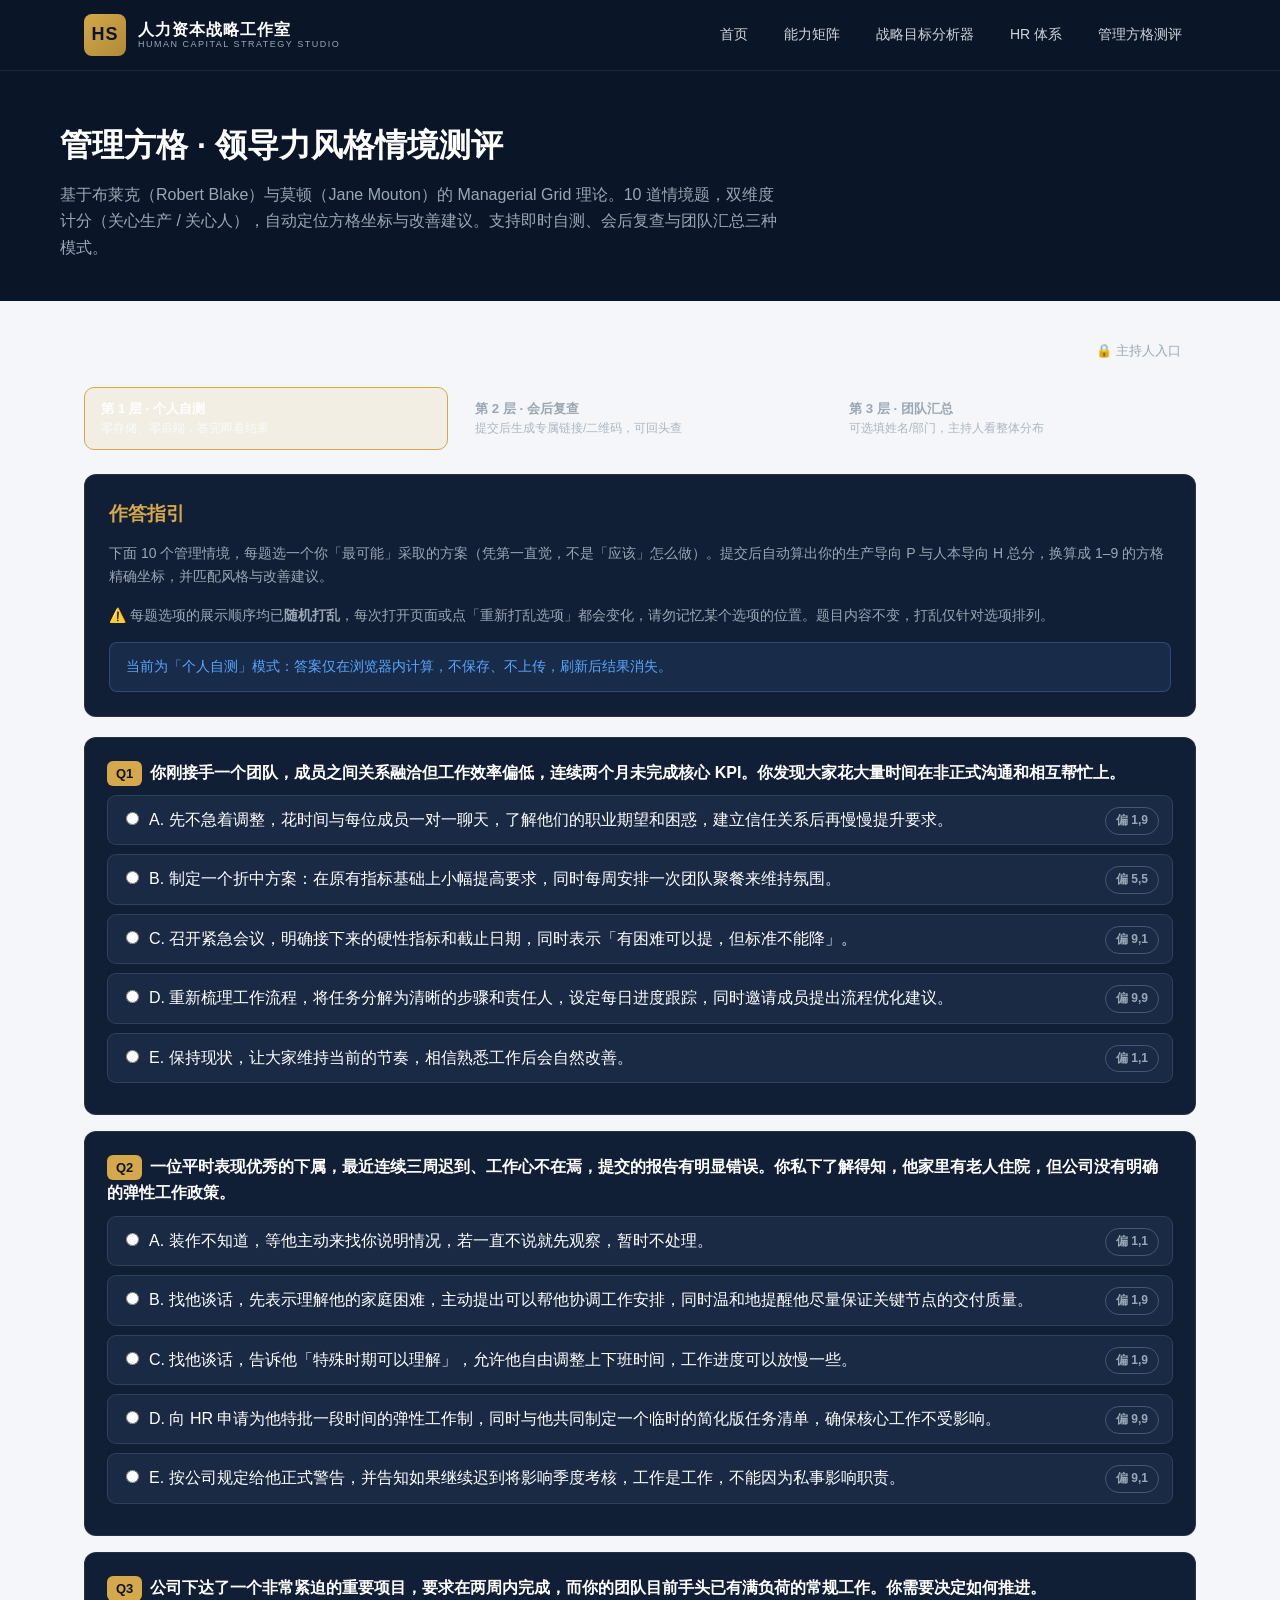
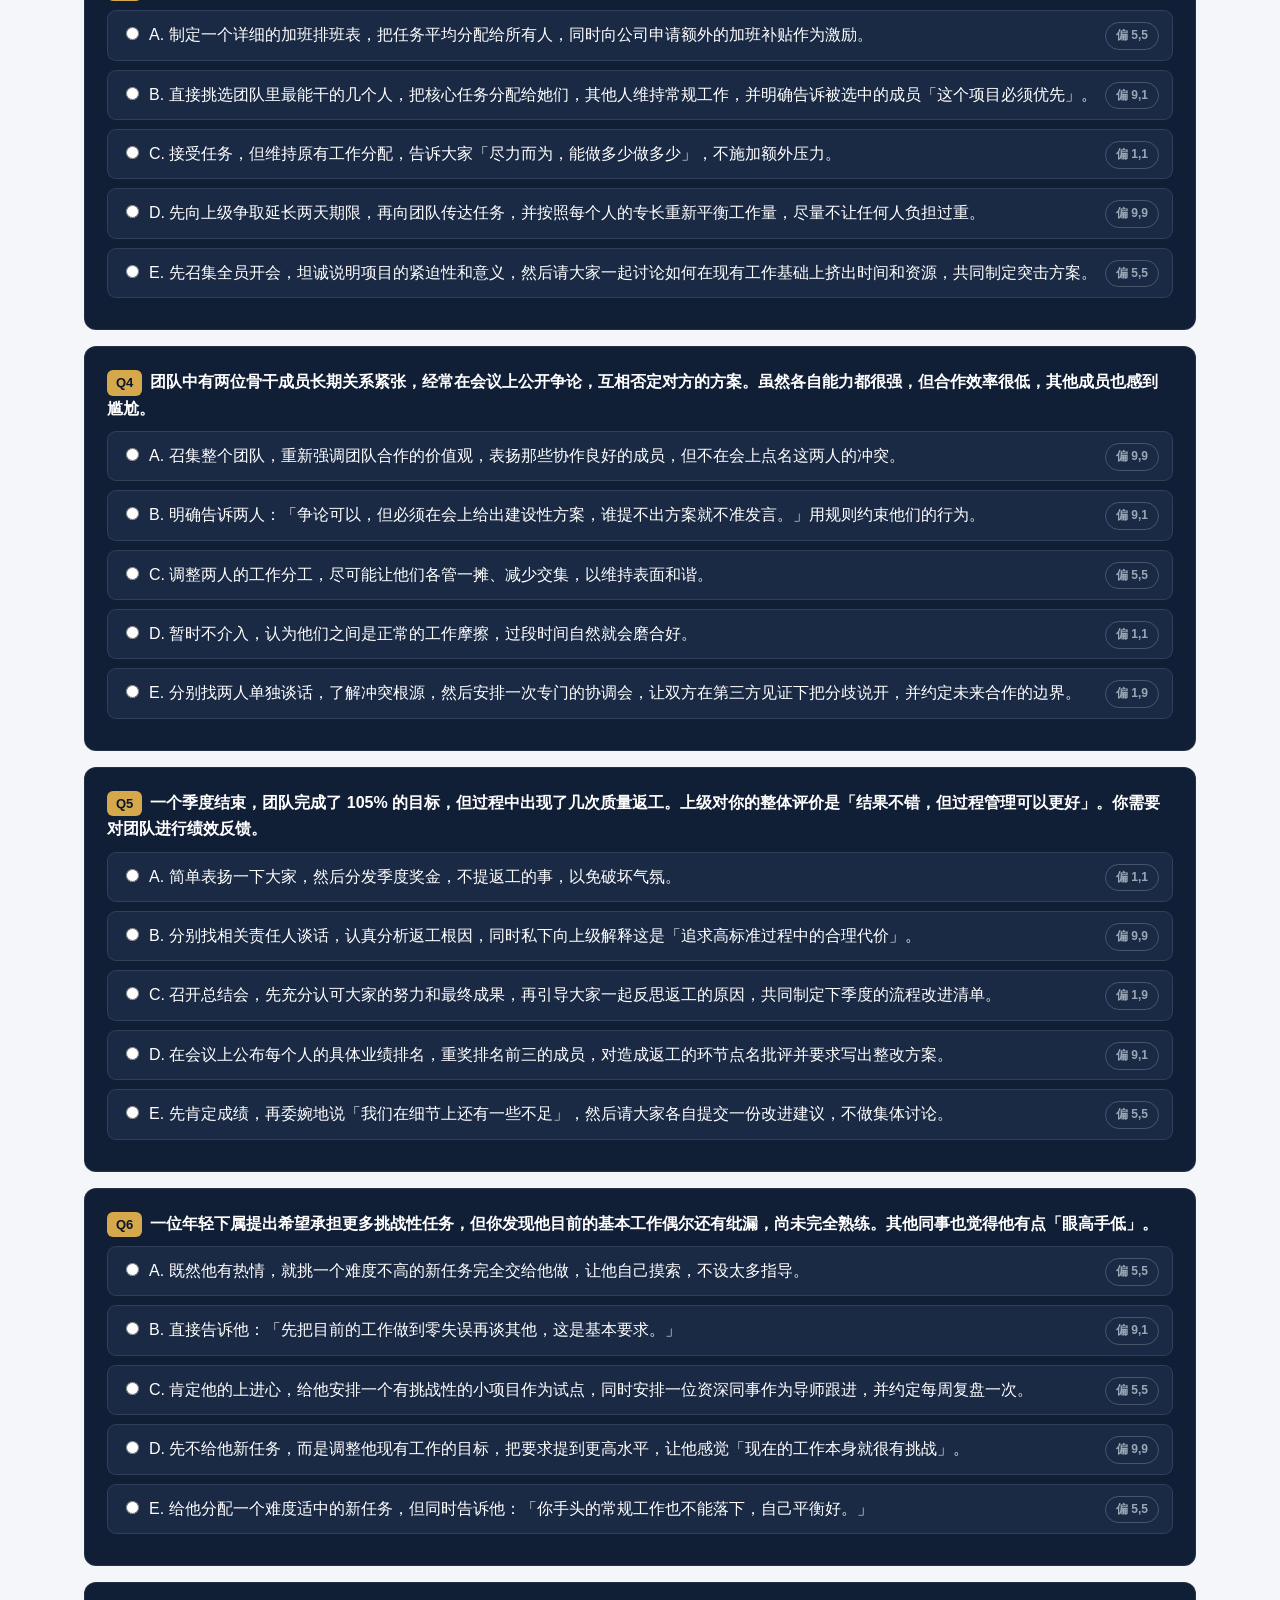
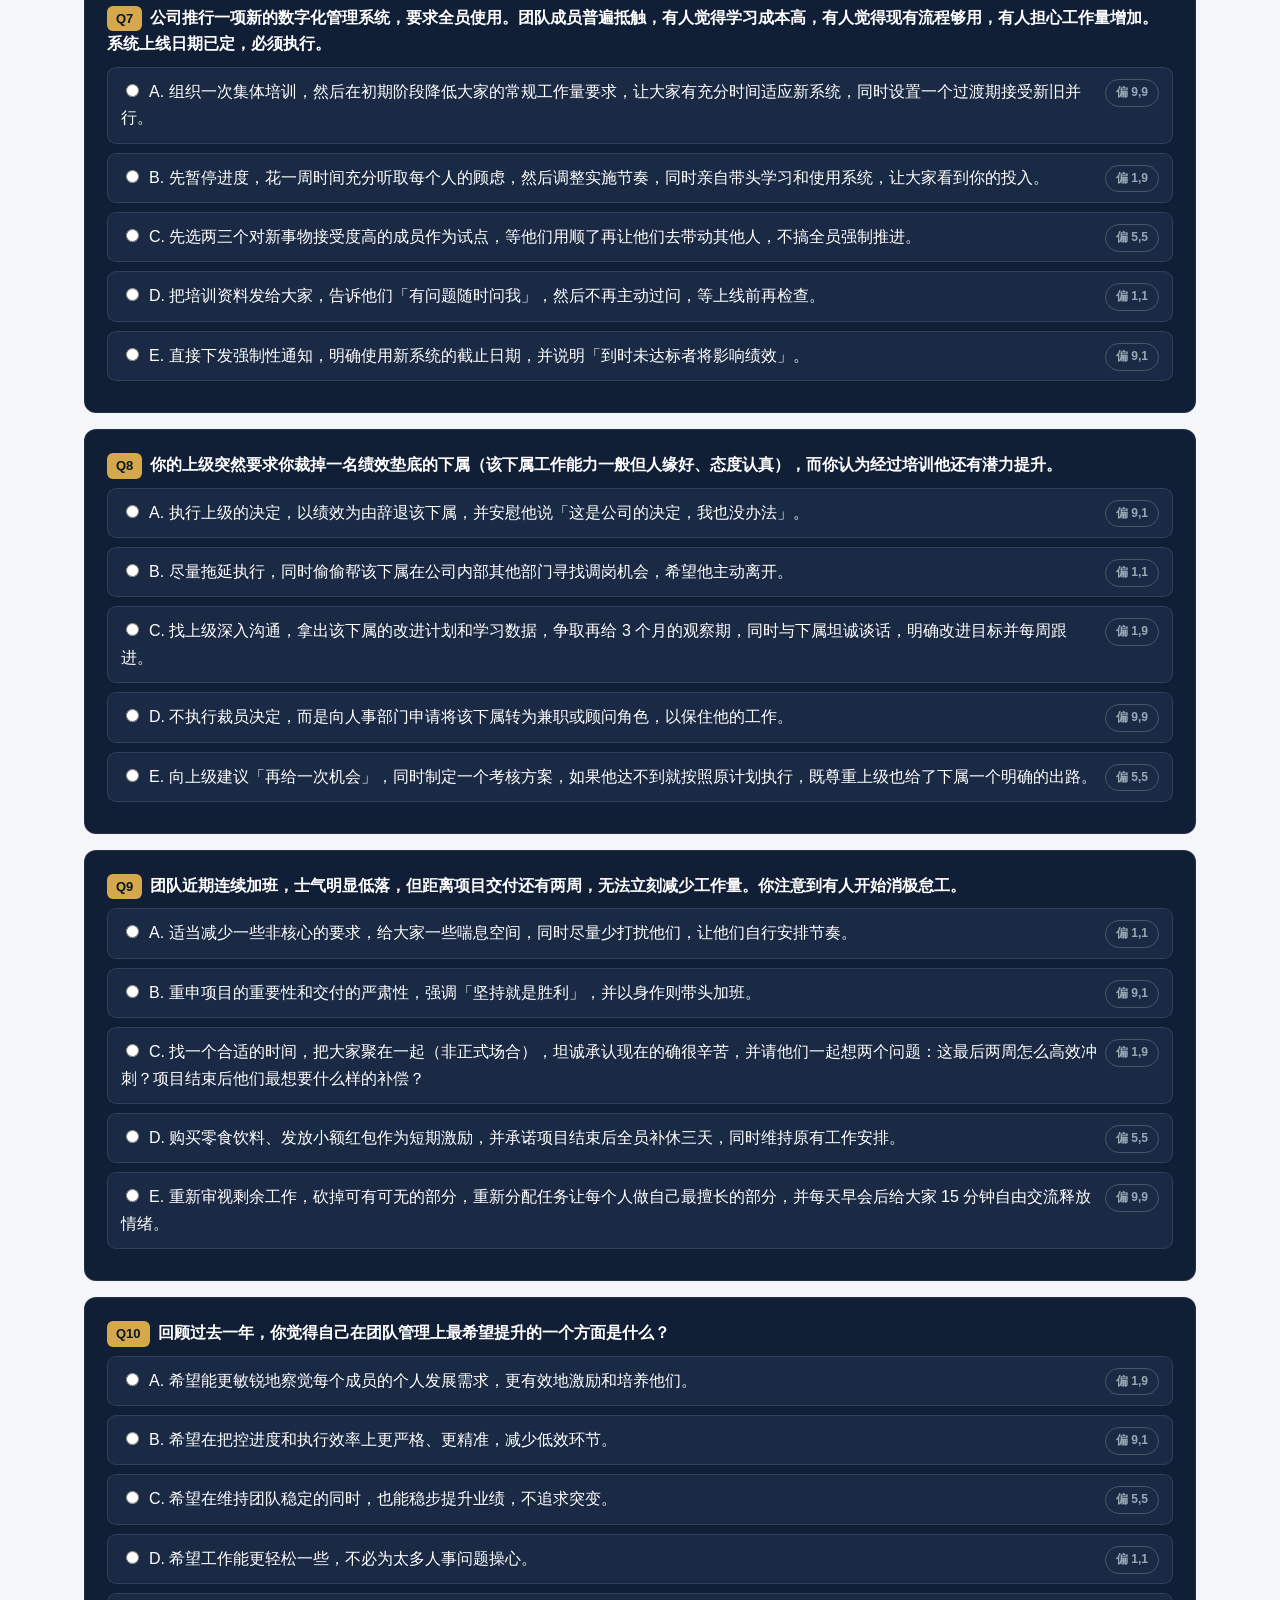
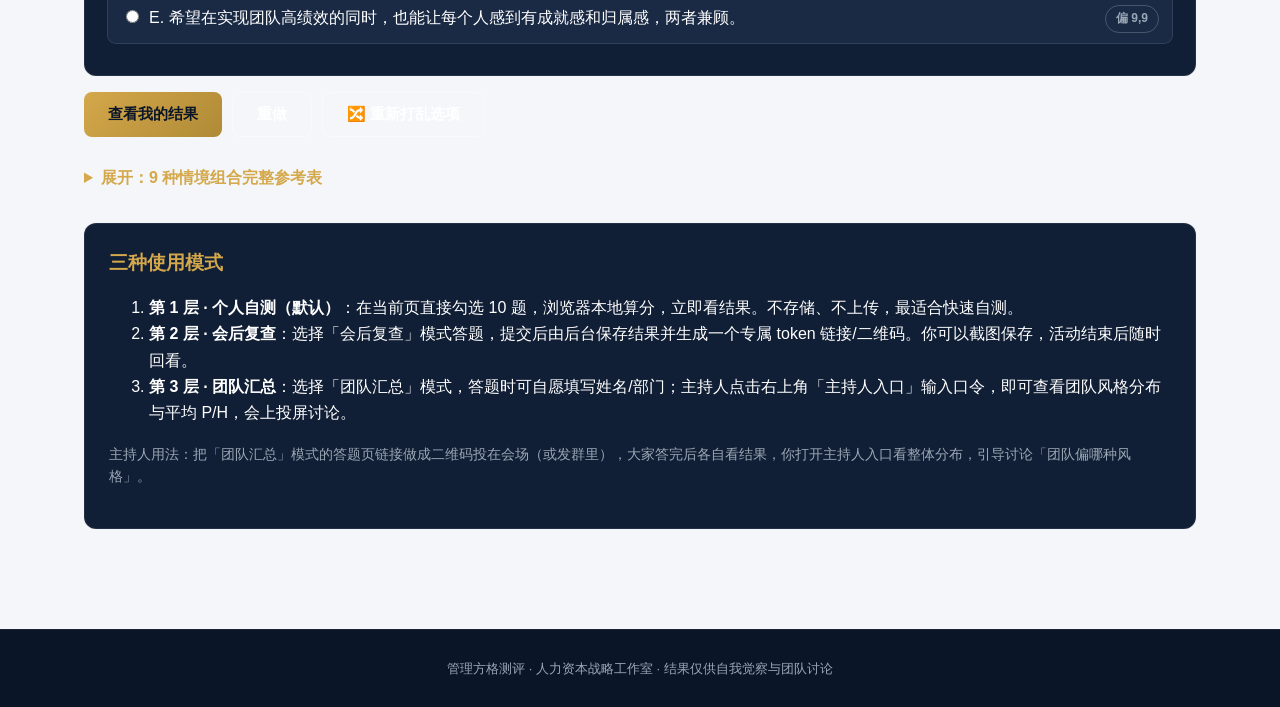
==== commit faf55fbb: "update modules/hcss/modules/managerial-grid/index.html" ====
--- a/modules/hcss/modules/managerial-grid/index.html
+++ b/modules/hcss/modules/managerial-grid/index.html
@@ -204,6 +204,7 @@
     <div class="tool-card">
       <h3>作答指引</h3>
       <p>下面 10 个管理情境，每题选一个你「最可能」采取的方案（凭第一直觉，不是「应该」怎么做）。提交后自动算出你的生产导向 P 与人本导向 H 总分，换算成 1–9 的方格精确坐标，并匹配风格与改善建议。</p>
+      <p class="tip">⚠️ 每题选项的展示顺序均已<b>随机打乱</b>，每次打开页面或点「重新打乱选项」都会变化，请勿记忆某个选项的位置。题目内容不变，打乱仅针对选项排列。</p>
       <div id="modeHint" class="mode-hint"></div>
       <div class="identity-fields" id="identityFields" style="display:none">
         <input type="text" id="uName" placeholder="姓名（可选，主持人汇总时显示）" maxlength="20">
@@ -214,6 +215,7 @@
     <div class="actions">
       <button class="btn btn-primary" id="btnSubmit" onclick="submitQuiz()">查看我的结果</button>
       <button class="btn btn-outline" onclick="resetQuiz()">重做</button>
+      <button class="btn btn-outline" onclick="reshuffle()">🔀 重新打乱选项</button>
     </div>
   </section>
 
@@ -301,6 +303,7 @@
 const params = new URLSearchParams(location.search);
 let MODE = params.get('mode') || '1';
 let SAVED_TOKEN = '';
+let displayOrder = [];  // displayOrder[i] = [origIdx...]：第 i 题每个选项按「展示位置」排列的原始下标
 
 const MODES = {
   '1': {
@@ -324,6 +327,7 @@
 document.addEventListener('DOMContentLoaded', () => {
   renderModeBar();
   applyModeUI();
+  shuffleOptions();
   renderQuiz();
   renderRef();
 
@@ -378,6 +382,18 @@
   return '5,5';
 }
 
+// 打乱每题选项的展示顺序（不改变选项内容与分值）
+function shuffleOptions() {
+  displayOrder = GridCore.QUESTIONS.map(q => {
+    const arr = q.options.map((_, j) => j);
+    for (let k = arr.length - 1; k > 0; k--) {
+      const r = Math.floor(Math.random() * (k + 1));
+      [arr[k], arr[r]] = [arr[r], arr[k]];
+    }
+    return arr;
+  });
+}
+
 function renderQuiz() {
   const qz = document.getElementById('quiz');
   qz.innerHTML = '';
@@ -386,9 +402,14 @@
     const title = document.createElement('div');
     title.innerHTML = `<span class="qnum">Q${i+1}</span><span class="qtitle">${q.q}</span>`;
     card.appendChild(title);
-    q.options.forEach((o, j) => {
+    // 按打乱后的展示顺序渲染；radio 的 value 仍是「原始下标」，保证算分稳定
+    const order = displayOrder[i] || q.options.map((_, j) => j);
+    order.forEach((origIdx, pos) => {
+      const o = q.options[origIdx];
+      const letter = String.fromCharCode(65 + pos);              // 按展示位置重新编号 A/B/C/D/E
+      const dispText = o.text.replace(/^[A-E]\.\s*/, letter + '. '); // 去掉原编号，避免暴露位置
       const lab = document.createElement('label'); lab.className = 'opt';
-      lab.innerHTML = `<input type="radio" name="q${i}" value="${j}"><span class="badge" style="float:right;border-color:rgba(255,255,255,.2);color:var(--sub)">偏 ${optionTag(o)}</span>${o.text}`;
+      lab.innerHTML = `<input type="radio" name="q${i}" value="${origIdx}"><span class="badge" style="float:right;border-color:rgba(255,255,255,.2);color:var(--sub)">偏 ${optionTag(o)}</span>${escapeHtml(dispText)}`;
       lab.querySelector('input').addEventListener('change', () => {
         card.querySelectorAll('.opt').forEach(x => x.classList.remove('sel'));
         lab.classList.add('sel');
@@ -397,6 +418,14 @@
     });
     qz.appendChild(card);
   });
+}
+
+// 重新打乱：清空已选，按新顺序渲染（题目内容不变，仅选项位置随机，防止被记住位置）
+function reshuffle() {
+  shuffleOptions();
+  resetQuiz();
+  renderQuiz();
+  showMsg('已重新打乱每题选项的展示顺序——题目内容不变，仅选项位置随机，防止被记住位置。', 'info');
 }
 
 /* ---------- 提交 ---------- */
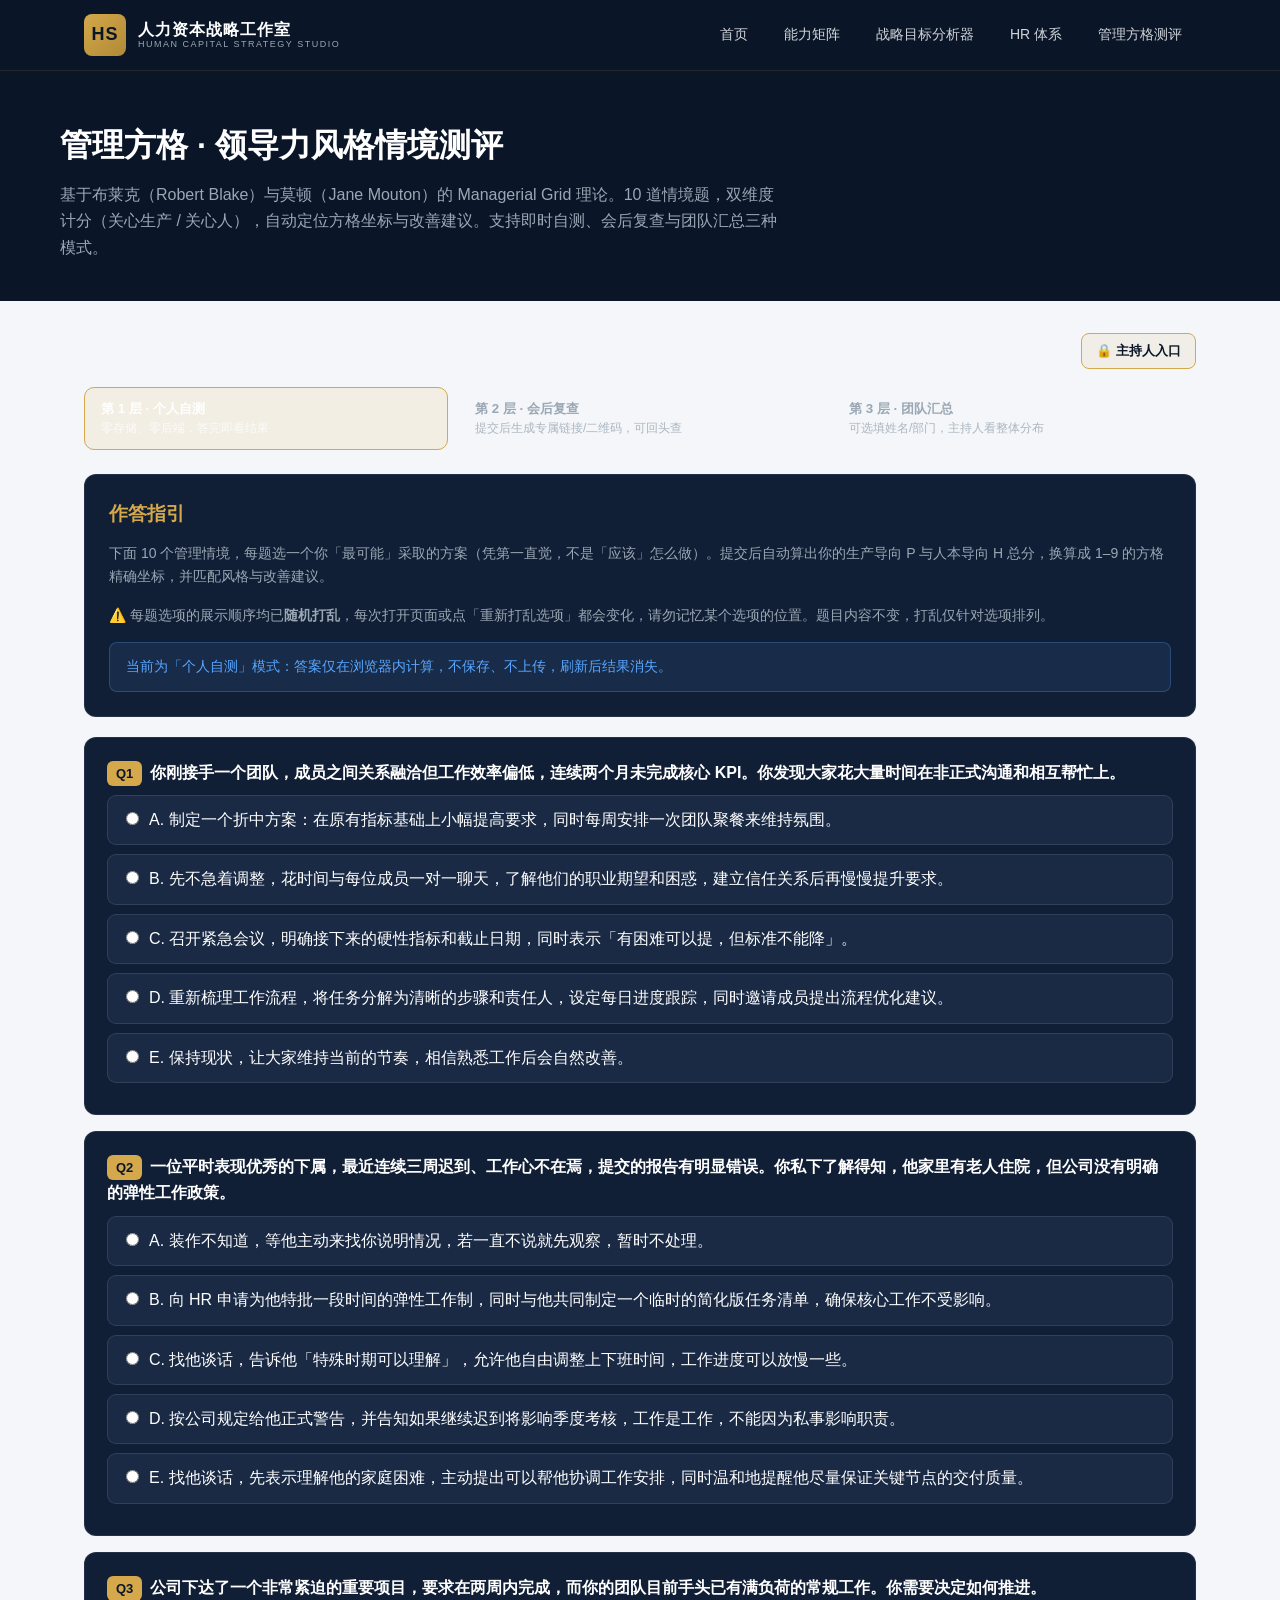
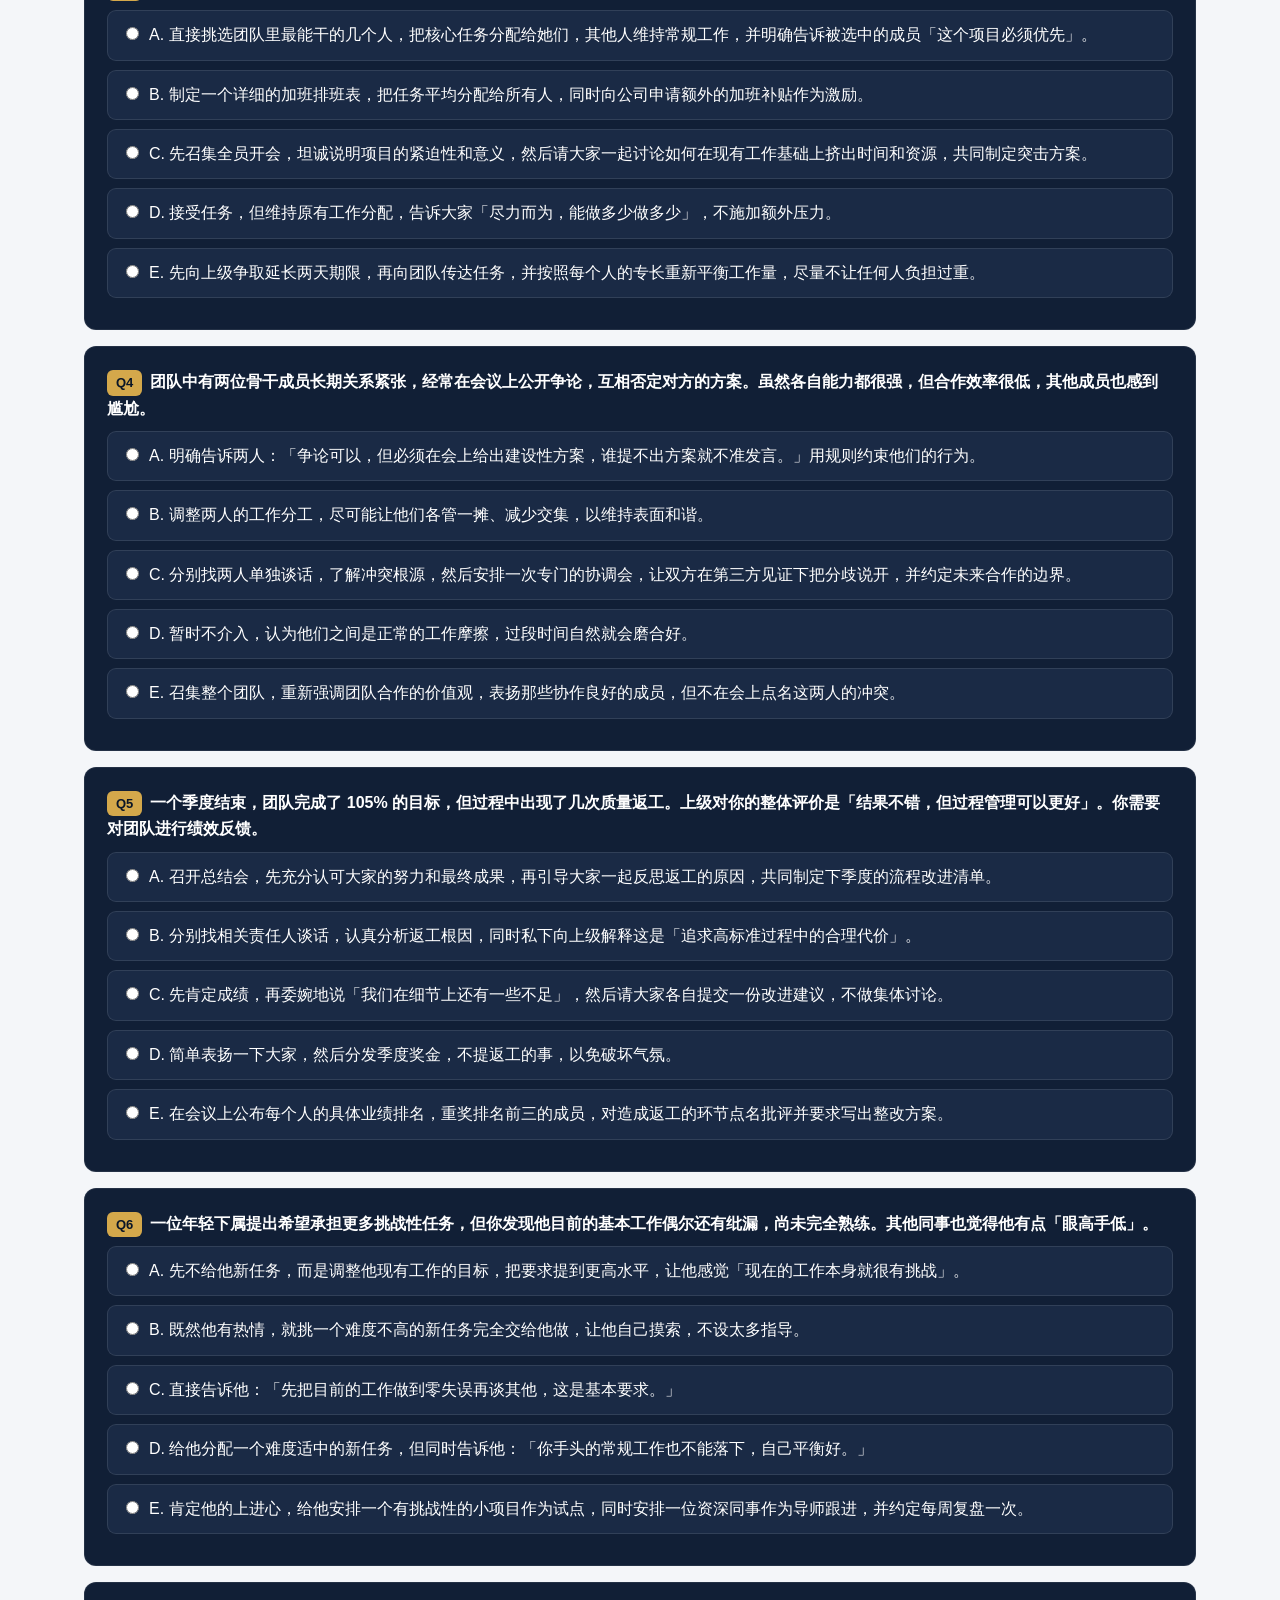
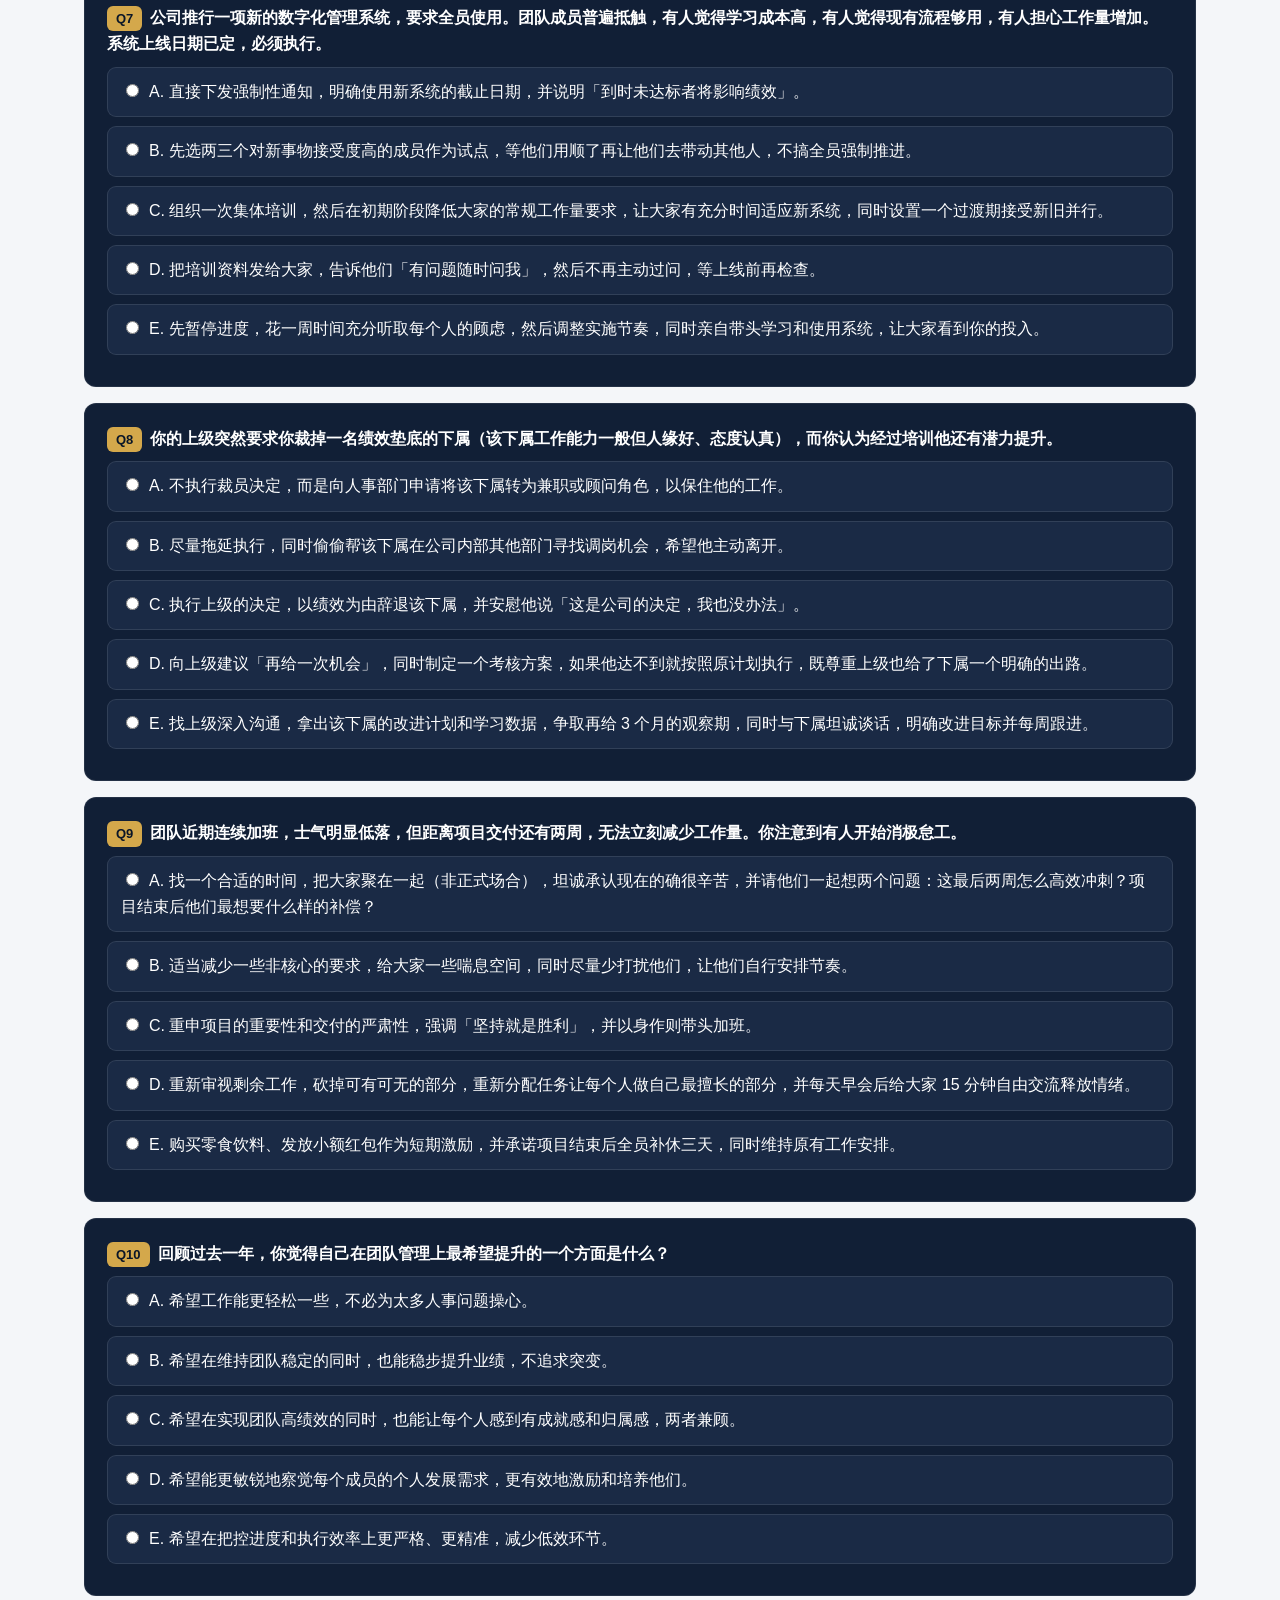
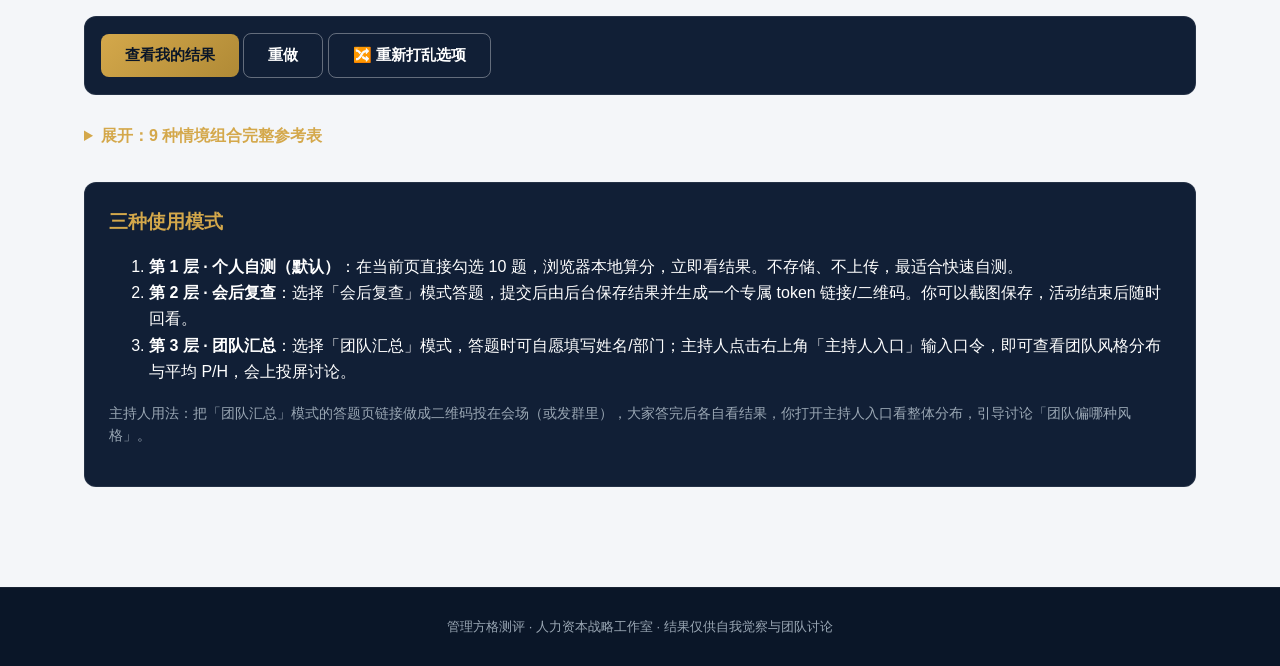
==== commit ee039951: "update modules/hcss/modules/managerial-grid/index.html" ====
--- a/modules/hcss/modules/managerial-grid/index.html
+++ b/modules/hcss/modules/managerial-grid/index.html
@@ -67,13 +67,23 @@
     .host-entry button {
       padding: 8px 14px;
       border-radius: 8px;
-      border: 1px solid rgba(255,255,255,.15);
-      background: rgba(255,255,255,.05);
-      color: var(--sub);
+      border: 1px solid var(--accent);
+      background: rgba(212,168,75,.10);
+      color: var(--hc-navy);
       cursor: pointer;
       font-size: 13px;
-    }
-    .host-entry button:hover { color: #fff; background: rgba(255,255,255,.10); }
+      font-weight: 700;
+      transition: .15s;
+    }
+    .host-entry button:hover { background: var(--accent); color: var(--hc-navy); }
+
+    .action-bar {
+      background: var(--hc-navy-light);
+      border: 1px solid rgba(255,255,255,.08);
+      border-radius: var(--radius);
+      padding: 16px;
+      margin-top: 20px;
+    }
 
     .qr-wrap { text-align: center; margin: 18px 0; }
     .qr-wrap img, .qr-wrap canvas, .qr-wrap svg {
@@ -212,7 +222,7 @@
       </div>
     </div>
     <div id="quiz"></div>
-    <div class="actions">
+    <div class="action-bar">
       <button class="btn btn-primary" id="btnSubmit" onclick="submitQuiz()">查看我的结果</button>
       <button class="btn btn-outline" onclick="resetQuiz()">重做</button>
       <button class="btn btn-outline" onclick="reshuffle()">🔀 重新打乱选项</button>
@@ -269,12 +279,16 @@
   <!-- 主持人汇总面板 -->
   <section id="hostPanel" class="host-panel" style="display:none">
     <div class="tool-card">
-      <h3>主持人汇总</h3>
+      <h3>🔒 主持人汇总</h3>
+      <p class="tip">输入主持人口令，即可查看当前团队所有提交记录的风格分布、平均 P/H 与逐人明细，支持导出 CSV。</p>
       <div class="pass-form" id="passForm">
-        <input type="password" id="passcode" placeholder="输入主持人口令">
+        <input type="password" id="passcode" placeholder="输入主持人口令" onkeydown="if(event.key==='Enter')loadHost()">
         <button class="btn btn-primary" onclick="loadHost()">查看汇总</button>
       </div>
       <div id="hostBody"></div>
+      <div class="actions" style="margin-top:16px;display:none" id="hostActions">
+        <button class="btn btn-outline" onclick="resetHost()">重新输入口令</button>
+      </div>
     </div>
   </section>
 
@@ -373,15 +387,6 @@
 }
 
 /* ---------- 答题渲染 ---------- */
-function optionTag(o) {
-  const p = o.p, h = o.h;
-  if (p >= 7 && h >= 7) return '9,9';
-  if (p >= 7 && h <= 4) return '9,1';
-  if (p <= 4 && h >= 7) return '1,9';
-  if (p <= 4 && h <= 4) return '1,1';
-  return '5,5';
-}
-
 // 打乱每题选项的展示顺序（不改变选项内容与分值）
 function shuffleOptions() {
   displayOrder = GridCore.QUESTIONS.map(q => {
@@ -409,7 +414,7 @@
       const letter = String.fromCharCode(65 + pos);              // 按展示位置重新编号 A/B/C/D/E
       const dispText = o.text.replace(/^[A-E]\.\s*/, letter + '. '); // 去掉原编号，避免暴露位置
       const lab = document.createElement('label'); lab.className = 'opt';
-      lab.innerHTML = `<input type="radio" name="q${i}" value="${origIdx}"><span class="badge" style="float:right;border-color:rgba(255,255,255,.2);color:var(--sub)">偏 ${optionTag(o)}</span>${escapeHtml(dispText)}`;
+      lab.innerHTML = `<input type="radio" name="q${i}" value="${origIdx}">${escapeHtml(dispText)}`;
       lab.querySelector('input').addEventListener('change', () => {
         card.querySelectorAll('.opt').forEach(x => x.classList.remove('sel'));
         lab.classList.add('sel');
@@ -610,7 +615,12 @@
 /* ---------- 主持人入口 ---------- */
 function toggleHost() {
   const p = document.getElementById('hostPanel');
-  p.style.display = p.style.display === 'none' ? 'block' : 'none';
+  const wasHidden = p.style.display === 'none';
+  p.style.display = wasHidden ? 'block' : 'none';
+  if (wasHidden) {
+    p.scrollIntoView({ behavior: 'smooth', block: 'start' });
+    setTimeout(() => document.getElementById('passcode').focus(), 300);
+  }
 }
 
 async function loadHost() {
@@ -622,12 +632,19 @@
     const r = await fetch('/api/quiz/host?passcode=' + encodeURIComponent(pc));
     const data = await r.json();
     if (!r.ok || data.error) throw new Error(data.error || '汇总失败');
+    document.getElementById('passForm').style.display = 'none';
     renderHost(data, body);
     showMsg('汇总已加载', 'ok');
   } catch (e) {
     body.innerHTML = '';
     showMsg('汇总失败：' + e.message, 'err');
   }
+}
+
+function resetHost() {
+  document.getElementById('passForm').style.display = 'flex';
+  document.getElementById('hostBody').innerHTML = '';
+  document.getElementById('passcode').value = '';
 }
 
 function renderHost(data, container) {
@@ -665,6 +682,7 @@
       <div class="score-box"><div class="lab">平均 人本导向 H</div><div class="val">${data.avgH}</div></div>
     </div>
     <h4 style="margin-top:20px">风格分布</h4>
+    <p class="tip">哪种风格人数最多，说明团队整体偏向哪种领导风格，可作为会上讨论切入点。</p>
     ${distHtml}
     <h4 style="margin-top:24px">逐人明细</h4>
     <div class="table-wrap">
@@ -677,6 +695,7 @@
       <button class="btn btn-outline" onclick="downloadHostCSV()">导出汇总 CSV</button>
     </div>
   `;
+  document.getElementById('hostActions').style.display = 'flex';
   window._hostData = data;
 }
 
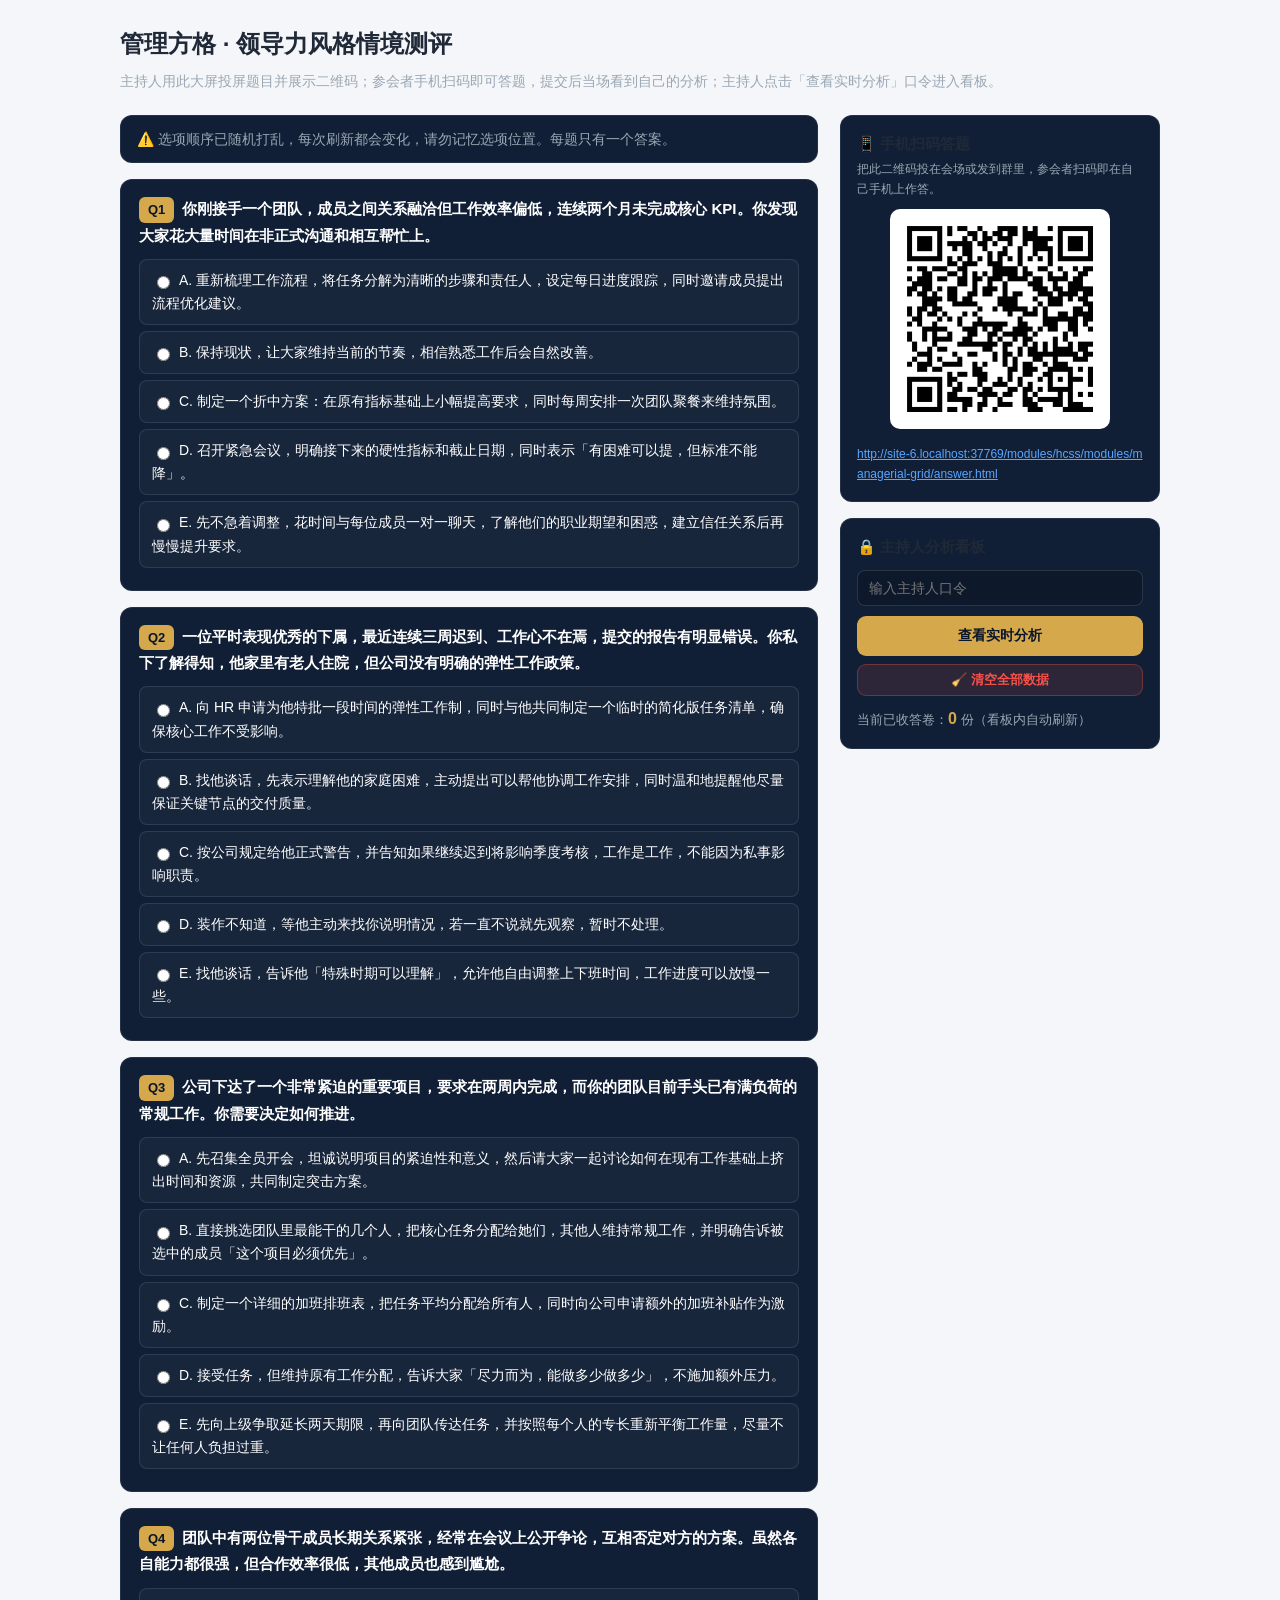
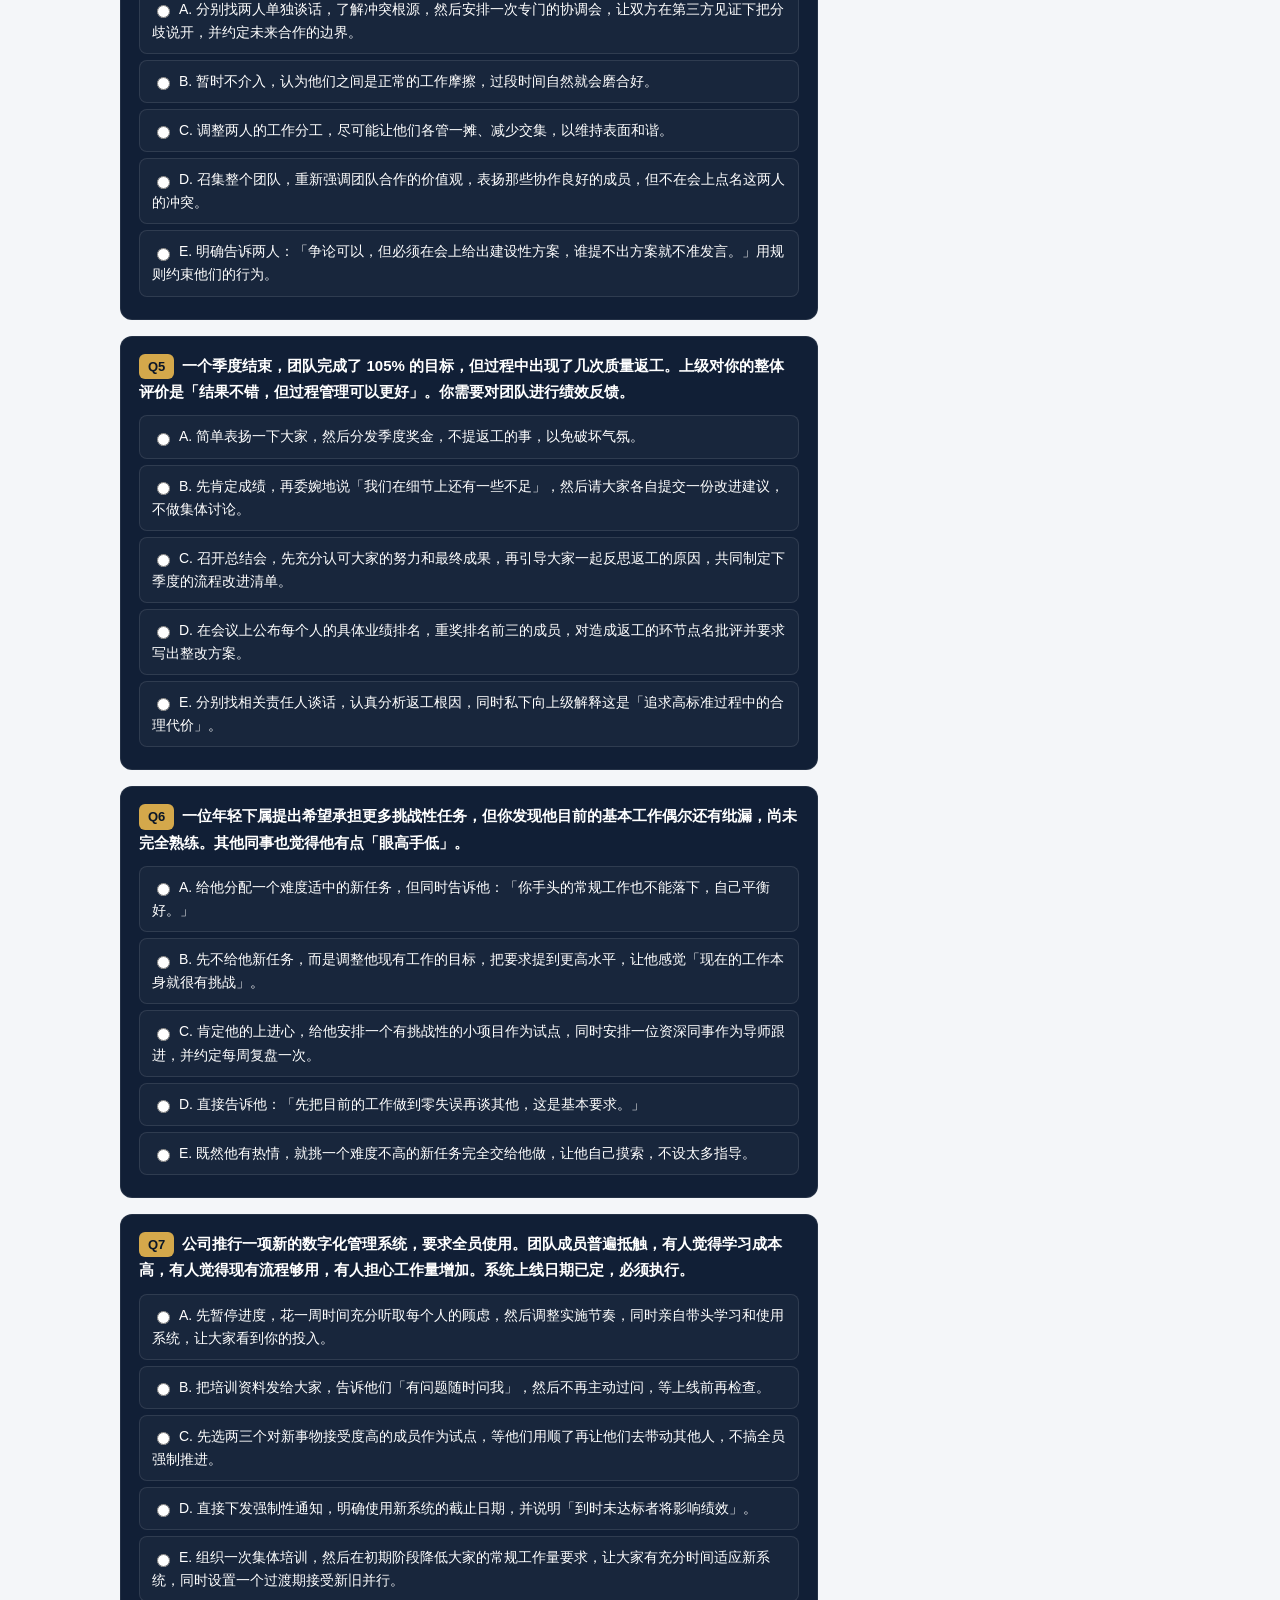
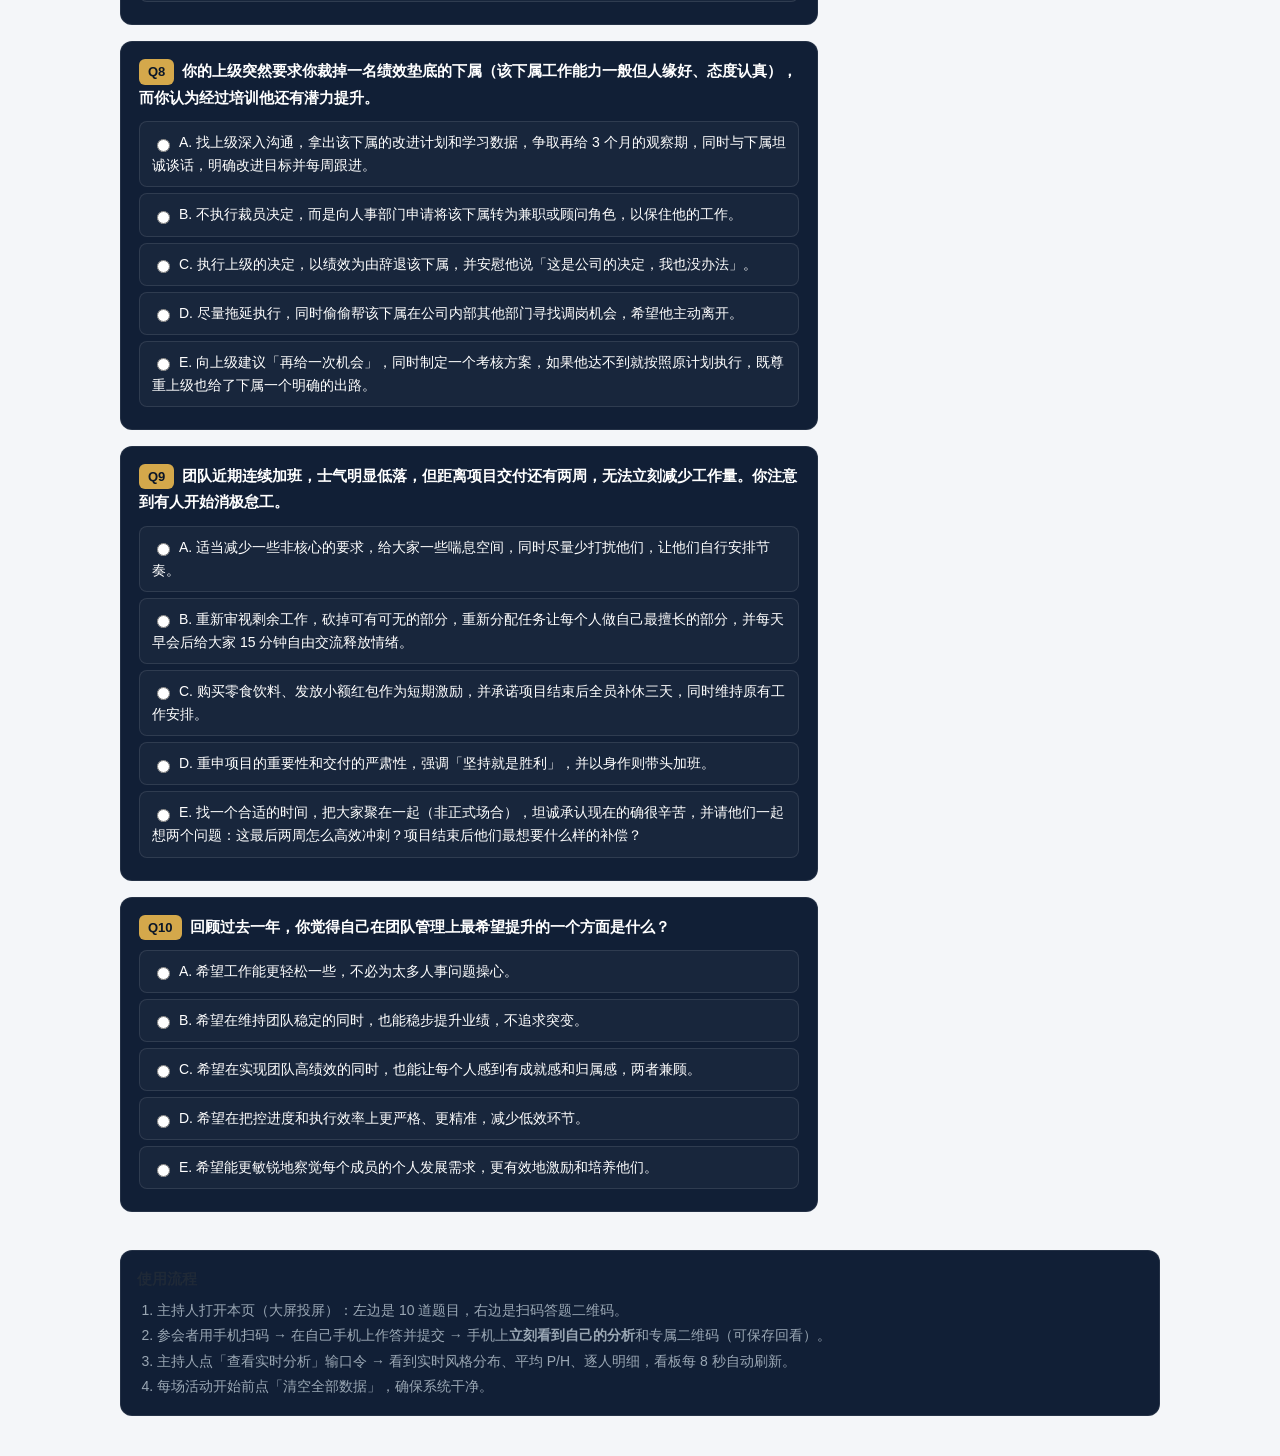
==== commit e3ff7a4b: "update modules/hcss/modules/managerial-grid/index.html" ====
--- a/modules/hcss/modules/managerial-grid/index.html
+++ b/modules/hcss/modules/managerial-grid/index.html
@@ -3,144 +3,94 @@
 <head>
   <meta charset="UTF-8">
   <meta name="viewport" content="width=device-width, initial-scale=1.0">
-  <title>管理方格测评 | 人力资本战略工作室</title>
+  <title>管理方格测评 · 主持大屏 | 人力资本战略工作室</title>
   <link rel="stylesheet" href="../../assets/css/style.css">
   <style>
-    .mode-bar {
-      display: flex;
-      gap: 10px;
-      flex-wrap: wrap;
-      margin-bottom: 24px;
-    }
-    .mode-btn {
-      flex: 1;
-      min-width: 120px;
-      padding: 12px 16px;
-      border-radius: 10px;
-      border: 1px solid rgba(255,255,255,.12);
-      background: rgba(255,255,255,.04);
-      color: var(--sub);
-      cursor: pointer;
-      text-align: left;
-      transition: all .2s;
-    }
-    .mode-btn:hover { background: rgba(255,255,255,.08); }
-    .mode-btn.active {
-      background: rgba(227,179,65,.12);
-      border-color: var(--accent);
-      color: #fff;
-    }
-    .mode-btn .title { font-weight: 700; display: block; margin-bottom: 2px; }
-    .mode-btn .desc { font-size: 12px; opacity: .8; }
-
-    .mode-hint {
-      margin-top: 12px;
-      padding: 12px 16px;
-      border-radius: 8px;
-      background: rgba(88,166,255,.10);
-      border: 1px solid rgba(88,166,255,.25);
-      color: var(--info);
-      font-size: 14px;
-    }
-
-    .identity-fields {
+    .hero-mini {
+      max-width: 1080px;
+      margin: 24px auto 0;
+      padding: 0 20px;
+    }
+    .hero-mini h1 { font-size: 24px; margin: 0 0 6px; }
+    .hero-mini p { color: var(--sub); font-size: 14px; margin: 0; }
+
+    .host-layout {
+      max-width: 1080px;
+      margin: 22px auto;
+      padding: 0 20px;
       display: grid;
-      grid-template-columns: 1fr 1fr;
-      gap: 12px;
-      margin-top: 16px;
-    }
-    .identity-fields input {
-      width: 100%;
-      padding: 10px 12px;
-      border-radius: 8px;
-      border: 1px solid rgba(255,255,255,.12);
-      background: rgba(0,0,0,.2);
-      color: #fff;
-      font-size: 14px;
-    }
-    @media (max-width: 560px) { .identity-fields { grid-template-columns: 1fr; } }
-
-    .host-entry {
-      text-align: right;
-      margin-bottom: 18px;
-    }
-    .host-entry button {
-      padding: 8px 14px;
-      border-radius: 8px;
-      border: 1px solid var(--accent);
-      background: rgba(212,168,75,.10);
-      color: var(--hc-navy);
-      cursor: pointer;
-      font-size: 13px;
-      font-weight: 700;
-      transition: .15s;
-    }
-    .host-entry button:hover { background: var(--accent); color: var(--hc-navy); }
-
-    .action-bar {
-      background: var(--hc-navy-light);
+      grid-template-columns: 1fr 320px;
+      gap: 22px;
+      align-items: start;
+    }
+    @media (max-width: 880px) { .host-layout { grid-template-columns: 1fr; } }
+
+    /* 题目区（大屏可投屏） */
+    .quiz-col .quiz-card {
+      background: var(--panel);
+      border: 1px solid rgba(255,255,255,.08);
+      border-radius: var(--radius);
+      padding: 16px 18px;
+      margin-bottom: 14px;
+    }
+    .quiz-col .qhead { margin-bottom: 10px; }
+    .quiz-col .qnum {
+      display: inline-block; background: var(--accent); color: var(--hc-navy);
+      font-weight: 800; border-radius: 6px; padding: 2px 9px; margin-right: 8px; font-size: 13px;
+    }
+    .quiz-col .qtitle { font-weight: 600; font-size: 15px; }
+    .quiz-col .opt {
+      display: block; padding: 9px 12px; margin: 6px 0; border-radius: 8px;
+      border: 1px solid rgba(255,255,255,.10); background: rgba(255,255,255,.03);
+      cursor: pointer; font-size: 14px; transition: .15s;
+    }
+    .quiz-col .opt:hover { background: rgba(255,255,255,.07); }
+    .quiz-col .opt input { margin-right: 9px; vertical-align: middle; }
+
+    /* 右侧栏：二维码 + 实时看板入口 */
+    .side-col { position: sticky; top: 16px; display: flex; flex-direction: column; gap: 16px; }
+    .qr-card, .ctrl-card {
+      background: var(--panel);
       border: 1px solid rgba(255,255,255,.08);
       border-radius: var(--radius);
       padding: 16px;
-      margin-top: 20px;
-    }
-
-    .qr-wrap { text-align: center; margin: 18px 0; }
-    .qr-wrap img, .qr-wrap canvas, .qr-wrap svg {
-      border-radius: 10px;
-      padding: 10px;
-      background: #fff;
-      max-width: 220px;
-    }
-    .share-link {
-      display: inline-block;
-      word-break: break-all;
-      font-size: 13px;
-      color: var(--info);
-      text-decoration: underline;
-      margin-top: 8px;
-    }
-
-    .host-panel { margin-top: 28px; }
-    .pass-form {
-      display: flex;
-      gap: 10px;
-      flex-wrap: wrap;
-      margin-bottom: 16px;
-    }
-    .pass-form input {
-      flex: 1;
-      min-width: 160px;
-      padding: 10px 12px;
-      border-radius: 8px;
-      border: 1px solid rgba(255,255,255,.12);
-      background: rgba(0,0,0,.2);
-      color: #fff;
-    }
-
-    .dist-bar {
-      display: flex;
-      align-items: center;
-      gap: 10px;
-      margin: 8px 0;
-    }
-    .dist-name { width: 140px; font-size: 13px; flex-shrink: 0; }
-    .dist-track {
-      flex: 1;
-      height: 10px;
-      border-radius: 5px;
-      background: rgba(255,255,255,.08);
-      overflow: hidden;
-    }
-    .dist-fill { height: 100%; border-radius: 5px; }
-    .dist-count { width: 50px; text-align: right; font-size: 13px; color: var(--sub); }
+    }
+    .qr-card h3 { margin: 0 0 4px; font-size: 15px; }
+    .qr-card .tip { font-size: 12px; margin: 0 0 10px; }
+    .qr-card #qrBig { text-align: center; }
+    .qr-card #qrBig img { border-radius: 10px; padding: 10px; background: #fff; max-width: 220px; }
+    .qr-card .scan-link { display:block; word-break: break-all; font-size: 12px; color: var(--info); text-decoration: underline; margin-top: 8px; }
+
+    .ctrl-card h3 { margin: 0 0 10px; font-size: 15px; }
+    .ctrl-card input[type=password] {
+      width: 100%; padding: 9px 11px; border-radius: 8px;
+      border: 1px solid rgba(255,255,255,.12); background: rgba(0,0,0,.2); color: #fff; font-size: 14px;
+      box-sizing: border-box;
+    }
+    .ctrl-card .btn { width: 100%; margin-top: 10px; }
+    .ctrl-card .btn-danger { margin-top: 8px; }
+    .live-count { font-size: 13px; color: var(--sub); margin-top: 10px; }
+    .live-count b { color: var(--accent); font-size: 16px; }
+
+    /* 分析看板（弹层） */
+    .overlay {
+      position: fixed; inset: 0; background: rgba(7,11,18,.88);
+      display: none; overflow-y: auto; z-index: 50; padding: 28px 16px;
+    }
+    .overlay.show { display: block; }
+    .overlay-inner { max-width: 980px; margin: 0 auto; background: var(--bg); border: 1px solid rgba(255,255,255,.1); border-radius: 14px; padding: 24px; }
+    .overlay .ov-head { display: flex; justify-content: space-between; align-items: center; margin-bottom: 14px; }
+    .overlay .ov-head h2 { margin: 0; font-size: 20px; }
+    .overlay .ov-close { background: none; border: 1px solid rgba(255,255,255,.2); color: #fff; border-radius: 8px; padding: 6px 12px; cursor: pointer; }
+
+    .dist-bar { display: flex; align-items: center; gap: 10px; margin: 8px 0; }
+    .dist-name { width: 150px; font-size: 13px; flex-shrink: 0; }
+    .dist-track { flex: 1; height: 12px; border-radius: 6px; background: rgba(255,255,255,.08); overflow: hidden; }
+    .dist-fill { height: 100%; border-radius: 6px; }
+    .dist-count { width: 52px; text-align: right; font-size: 13px; color: var(--sub); }
 
     .mini-table { width: 100%; border-collapse: collapse; margin-top: 12px; font-size: 13px; }
-    .mini-table th, .mini-table td {
-      padding: 8px 10px;
-      border-bottom: 1px solid rgba(255,255,255,.08);
-      text-align: left;
-    }
+    .mini-table th, .mini-table td { padding: 8px 10px; border-bottom: 1px solid rgba(255,255,255,.08); text-align: left; }
     .mini-table th { color: var(--sub); font-weight: 600; }
 
     .badge { display: inline-block; padding: 3px 10px; border-radius: 20px; font-size: 12px; border: 1px solid rgba(255,255,255,.15); }
@@ -148,246 +98,97 @@
     .b-med  { background: rgba(188,140,255,.15); color: var(--mid); border-color: rgba(188,140,255,.3); }
     .b-low  { background: rgba(248,81,73,.15); color: var(--danger); border-color: rgba(248,81,73,.3); }
 
-    .msg { padding: 10px 14px; border-radius: 8px; margin-bottom: 16px; font-size: 14px; }
+    .msg { padding: 10px 14px; border-radius: 8px; margin-bottom: 14px; font-size: 14px; }
     .msg.ok { background: rgba(63,185,80,.12); color: var(--success); border: 1px solid rgba(63,185,80,.25); }
     .msg.err { background: rgba(248,81,73,.12); color: var(--danger); border: 1px solid rgba(248,81,73,.25); }
     .msg.info { background: rgba(88,166,255,.10); color: var(--info); border: 1px solid rgba(88,166,255,.25); }
+
+    .btn {
+      display: inline-block; padding: 10px 16px; border-radius: 9px; cursor: pointer;
+      border: 1px solid transparent; font-size: 14px; font-weight: 600; text-decoration: none;
+    }
+    .btn-primary { background: var(--accent); color: var(--hc-navy); }
+    .btn-primary:hover { filter: brightness(1.08); }
+    .btn-outline { background: transparent; border-color: rgba(255,255,255,.18); color: #fff; }
+    .btn-outline:hover { background: rgba(255,255,255,.06); }
+    .btn-danger { background: rgba(248,81,73,.12); color: var(--danger); border-color: rgba(248,81,73,.35); }
+    .btn-danger:hover { background: rgba(248,81,73,.2); }
+    .btn-sm { padding: 6px 12px; font-size: 13px; }
   </style>
 </head>
 <body>
 
-<header class="topbar">
-  <div class="topbar-inner">
-    <a href="../../index.html" class="logo">
-      <div class="logo-mark">HS</div>
-      <div class="logo-text">
-        <span class="cn">人力资本战略工作室</span>
-        <span class="en">Human Capital Strategy Studio</span>
-      </div>
-    </a>
-    <nav class="nav">
-      <a href="../../index.html">首页</a>
-      <a href="../competency-matrix/index.html">能力矩阵</a>
-      <a href="../strategic-objectives/index.html">战略目标分析器</a>
-      <a href="../hr-system/index.html">HR 体系</a>
-      <a href="index.html" class="active">管理方格测评</a>
-    </nav>
+<div class="hero-mini">
+  <h1>管理方格 · 领导力风格情境测评</h1>
+  <p>主持人用此大屏投屏题目并展示二维码；参会者手机扫码即可答题，提交后当场看到自己的分析；主持人点击「查看实时分析」口令进入看板。</p>
+</div>
+
+<div class="host-layout">
+  <!-- 左：可投屏的 10 道题 -->
+  <div class="quiz-col">
+    <div id="liveMsg"></div>
+    <div id="quizScreen"></div>
   </div>
-</header>
-
-<section class="module-hero">
-  <div class="module-hero-inner">
-    <h1>管理方格 · 领导力风格情境测评</h1>
-    <p>基于布莱克（Robert Blake）与莫顿（Jane Mouton）的 Managerial Grid 理论。10 道情境题，双维度计分（关心生产 / 关心人），自动定位方格坐标与改善建议。支持即时自测、会后复查与团队汇总三种模式。</p>
+
+  <!-- 右：二维码 + 看板入口 -->
+  <div class="side-col">
+    <div class="qr-card">
+      <h3>📱 手机扫码答题</h3>
+      <p class="tip">把此二维码投在会场或发到群里，参会者扫码即在自己手机上作答。</p>
+      <div id="qrBig"></div>
+      <a class="scan-link" id="scanLink" href="#" target="_blank">答题链接</a>
+    </div>
+
+    <div class="ctrl-card">
+      <h3>🔒 主持人分析看板</h3>
+      <input type="password" id="passcode" placeholder="输入主持人口令" onkeydown="if(event.key==='Enter')openBoard()">
+      <button class="btn btn-primary" onclick="openBoard()">查看实时分析</button>
+      <button class="btn btn-danger btn-sm" onclick="clearAll()">🧹 清空全部数据</button>
+      <div class="live-count">当前已收答卷：<b id="liveTotal">0</b> 份（看板内自动刷新）</div>
+    </div>
   </div>
-</section>
-
-<main class="module-body">
-
-  <div class="host-entry" id="hostEntry">
-    <button onclick="toggleHost()">🔒 主持人入口</button>
+</div>
+
+<!-- 分析看板弹层 -->
+<div class="overlay" id="boardOverlay">
+  <div class="overlay-inner">
+    <div class="ov-head">
+      <h2>团队实时分析</h2>
+      <button class="ov-close" onclick="closeBoard()">关闭</button>
+    </div>
+    <div id="boardMsg"></div>
+    <div id="boardBody"></div>
   </div>
-
-  <div id="msgBox"></div>
-
-  <!-- 模式切换 -->
-  <div class="mode-bar" id="modeBar">
-    <button class="mode-btn" data-mode="1" onclick="setMode('1')">
-      <span class="title">第 1 层 · 个人自测</span>
-      <span class="desc">零存储、零后端，答完即看结果</span>
-    </button>
-    <button class="mode-btn" data-mode="2" onclick="setMode('2')">
-      <span class="title">第 2 层 · 会后复查</span>
-      <span class="desc">提交后生成专属链接/二维码，可回头查</span>
-    </button>
-    <button class="mode-btn" data-mode="3" onclick="setMode('3')">
-      <span class="title">第 3 层 · 团队汇总</span>
-      <span class="desc">可选填姓名/部门，主持人看整体分布</span>
-    </button>
+</div>
+
+<!-- 使用说明 -->
+<div class="hero-mini" style="padding-bottom:40px">
+  <div class="qr-card" style="margin-top:18px">
+    <h3>使用流程</h3>
+    <ol style="margin:6px 0 0;padding-left:20px;line-height:1.8;font-size:14px;color:var(--sub)">
+      <li>主持人打开本页（大屏投屏）：左边是 10 道题目，右边是扫码答题二维码。</li>
+      <li>参会者用手机扫码 → 在自己手机上作答并提交 → 手机上<b>立刻看到自己的分析</b>和专属二维码（可保存回看）。</li>
+      <li>主持人点「查看实时分析」输口令 → 看到实时风格分布、平均 P/H、逐人明细，看板每 8 秒自动刷新。</li>
+      <li>每场活动开始前点「清空全部数据」，确保系统干净。</li>
+    </ol>
   </div>
-
-  <!-- 通过 token 直接查看结果 -->
-  <section id="resultView" style="display:none"></section>
-
-  <!-- 答题区 -->
-  <section id="quizView">
-    <div class="tool-card">
-      <h3>作答指引</h3>
-      <p>下面 10 个管理情境，每题选一个你「最可能」采取的方案（凭第一直觉，不是「应该」怎么做）。提交后自动算出你的生产导向 P 与人本导向 H 总分，换算成 1–9 的方格精确坐标，并匹配风格与改善建议。</p>
-      <p class="tip">⚠️ 每题选项的展示顺序均已<b>随机打乱</b>，每次打开页面或点「重新打乱选项」都会变化，请勿记忆某个选项的位置。题目内容不变，打乱仅针对选项排列。</p>
-      <div id="modeHint" class="mode-hint"></div>
-      <div class="identity-fields" id="identityFields" style="display:none">
-        <input type="text" id="uName" placeholder="姓名（可选，主持人汇总时显示）" maxlength="20">
-        <input type="text" id="uDept" placeholder="部门（可选）" maxlength="20">
-      </div>
-    </div>
-    <div id="quiz"></div>
-    <div class="action-bar">
-      <button class="btn btn-primary" id="btnSubmit" onclick="submitQuiz()">查看我的结果</button>
-      <button class="btn btn-outline" onclick="resetQuiz()">重做</button>
-      <button class="btn btn-outline" onclick="reshuffle()">🔀 重新打乱选项</button>
-    </div>
-  </section>
-
-  <!-- 结果区 -->
-  <section id="quizResult" class="result-section" style="display:none">
-    <div class="tool-card">
-      <h3>你的测评结果</h3>
-      <div class="score-row">
-        <div class="score-box">
-          <div class="lab">生产导向 P 总分（满分 90）</div>
-          <div class="val" id="pVal">—</div>
-          <div class="progress"><i id="pBar" style="background:var(--danger);width:0%"></i></div>
-          <div style="margin-top:8px">档次<span class="badge" id="pTier">—</span></div>
-        </div>
-        <div class="score-box">
-          <div class="lab">人本导向 H 总分（满分 90）</div>
-          <div class="val" id="hVal">—</div>
-          <div class="progress"><i id="hBar" style="background:var(--info);width:0%"></i></div>
-          <div style="margin-top:8px">档次<span class="badge" id="hTier">—</span></div>
-        </div>
-      </div>
-
-      <div style="display:flex;gap:24px;flex-wrap:wrap;align-items:center;margin:20px 0">
-        <div id="svgWrap"></div>
-        <div>
-          <p style="font-size:22px;font-weight:800;margin:0" id="typeName">—</p>
-          <p class="tip" id="coordTxt">方格坐标：—</p>
-          <p class="tip" id="typeDesc" style="max-width:360px"></p>
-        </div>
-      </div>
-
-      <div class="advice-box">
-        <h4 id="adviceTitle">针对你偏弱维度的改善建议</h4>
-        <div id="adviceBody"></div>
-      </div>
-    </div>
-  </section>
-
-  <!-- 专属结果二维码/链接 -->
-  <section id="tokenShare" style="display:none">
-    <div class="tool-card">
-      <h3>你的专属结果页</h3>
-      <p class="tip">截图保存下方二维码，或复制链接。会后扫码/点击即可回看本次测评结果，无需登录。</p>
-      <div class="qr-wrap" id="qrWrap"></div>
-      <div style="text-align:center">
-        <a id="shareLink" class="share-link" href="#" target="_blank"></a>
-      </div>
-    </div>
-  </section>
-
-  <!-- 主持人汇总面板 -->
-  <section id="hostPanel" class="host-panel" style="display:none">
-    <div class="tool-card">
-      <h3>🔒 主持人汇总</h3>
-      <p class="tip">输入主持人口令，即可查看当前团队所有提交记录的风格分布、平均 P/H 与逐人明细，支持导出 CSV。</p>
-      <div class="pass-form" id="passForm">
-        <input type="password" id="passcode" placeholder="输入主持人口令" onkeydown="if(event.key==='Enter')loadHost()">
-        <button class="btn btn-primary" onclick="loadHost()">查看汇总</button>
-      </div>
-      <div id="hostBody"></div>
-      <div class="actions" style="margin-top:16px;display:none" id="hostActions">
-        <button class="btn btn-outline" onclick="resetHost()">重新输入口令</button>
-      </div>
-    </div>
-  </section>
-
-  <!-- 使用说明 -->
-  <div class="tool-card" style="margin-top:32px">
-    <h3>三种使用模式</h3>
-    <ol>
-      <li><b>第 1 层 · 个人自测（默认）</b>：在当前页直接勾选 10 题，浏览器本地算分，立即看结果。不存储、不上传，最适合快速自测。</li>
-      <li><b>第 2 层 · 会后复查</b>：选择「会后复查」模式答题，提交后由后台保存结果并生成一个专属 token 链接/二维码。你可以截图保存，活动结束后随时回看。</li>
-      <li><b>第 3 层 · 团队汇总</b>：选择「团队汇总」模式，答题时可自愿填写姓名/部门；主持人点击右上角「主持人入口」输入口令，即可查看团队风格分布与平均 P/H，会上投屏讨论。</li>
-    </ol>
-    <p class="tip">主持人用法：把「团队汇总」模式的答题页链接做成二维码投在会场（或发群里），大家答完后各自看结果，你打开主持人入口看整体分布，引导讨论「团队偏哪种风格」。</p>
-  </div>
-
-</main>
-
-<footer class="footer">
-  管理方格测评 · 人力资本战略工作室 · 结果仅供自我觉察与团队讨论
-</footer>
+</div>
 
 <script src="../../assets/js/grid-core.js"></script>
 <script src="../../assets/js/qrcode.js"></script>
 <script src="../../assets/js/app.js"></script>
 <script>
 /* ---------- 状态 ---------- */
-const params = new URLSearchParams(location.search);
-let MODE = params.get('mode') || '1';
-let SAVED_TOKEN = '';
-let displayOrder = [];  // displayOrder[i] = [origIdx...]：第 i 题每个选项按「展示位置」排列的原始下标
-
-const MODES = {
-  '1': {
-    title: '第 1 层 · 个人自测',
-    hint: '当前为「个人自测」模式：答案仅在浏览器内计算，不保存、不上传，刷新后结果消失。',
-    needsBackend: false
-  },
-  '2': {
-    title: '第 2 层 · 会后复查',
-    hint: '当前为「会后复查」模式：提交后系统会保存结果并给你一个专属链接/二维码，可截图保存以便会后回看。',
-    needsBackend: true
-  },
-  '3': {
-    title: '第 3 层 · 团队汇总',
-    hint: '当前为「团队汇总」模式：答题时可自愿填写姓名/部门；主持人可通过「主持人入口」查看团队整体分布。',
-    needsBackend: true
-  }
-};
+let displayOrder = [];  // 每题选项展示顺序（original index 数组）
 
 /* ---------- 初始化 ---------- */
-document.addEventListener('DOMContentLoaded', () => {
-  renderModeBar();
-  applyModeUI();
-  shuffleOptions();
+document.addEventListener('DOMContentLoaded', async () => {
   renderQuiz();
-  renderRef();
-
-  // 如果有 token，直接展示结果
-  const token = params.get('token');
-  if (token) {
-    loadResultByToken(token);
-  }
+  buildScanQR();
+  await refreshTotal();
 });
 
-function renderModeBar() {
-  document.querySelectorAll('.mode-btn').forEach(btn => {
-    btn.classList.toggle('active', btn.dataset.mode === MODE);
-  });
-}
-
-function setMode(m) {
-  MODE = m;
-  const url = new URL(location.href);
-  url.searchParams.set('mode', m);
-  url.searchParams.delete('token');
-  history.replaceState({}, '', url);
-  renderModeBar();
-  applyModeUI();
-  resetQuiz();
-  document.getElementById('resultView').style.display = 'none';
-  document.getElementById('quizView').style.display = 'block';
-}
-
-function applyModeUI() {
-  const cfg = MODES[MODE] || MODES['1'];
-  document.getElementById('modeHint').textContent = cfg.hint;
-  document.getElementById('identityFields').style.display = (MODE === '3') ? 'grid' : 'none';
-  document.getElementById('btnSubmit').textContent = cfg.needsBackend ? '提交并查看结果' : '查看我的结果';
-}
-
-function showMsg(text, type) {
-  const el = document.getElementById('msgBox');
-  el.innerHTML = `<div class="msg ${type}">${text}</div>`;
-}
-function clearMsg() {
-  document.getElementById('msgBox').innerHTML = '';
-}
-
-/* ---------- 答题渲染 ---------- */
-// 打乱每题选项的展示顺序（不改变选项内容与分值）
+/* ---------- 题目渲染（大屏，可投屏） ---------- */
 function shuffleOptions() {
   displayOrder = GridCore.QUESTIONS.map(q => {
     const arr = q.options.map((_, j) => j);
@@ -400,211 +201,55 @@
 }
 
 function renderQuiz() {
-  const qz = document.getElementById('quiz');
-  qz.innerHTML = '';
+  shuffleOptions();
+  const wrap = document.getElementById('quizScreen');
+  wrap.innerHTML = '';
+  // 广告语
+  const tip = document.createElement('div');
+  tip.className = 'tool-card';
+  tip.style.cssText = 'padding:12px 16px;margin-bottom:14px';
+  tip.innerHTML = '<p class="tip" style="margin:0">⚠️ 选项顺序已随机打乱，每次刷新都会变化，请勿记忆选项位置。每题只有一个答案。</p>';
+  wrap.appendChild(tip);
+
   GridCore.QUESTIONS.forEach((q, i) => {
     const card = document.createElement('div'); card.className = 'quiz-card';
-    const title = document.createElement('div');
-    title.innerHTML = `<span class="qnum">Q${i+1}</span><span class="qtitle">${q.q}</span>`;
-    card.appendChild(title);
-    // 按打乱后的展示顺序渲染；radio 的 value 仍是「原始下标」，保证算分稳定
-    const order = displayOrder[i] || q.options.map((_, j) => j);
+    const head = document.createElement('div'); head.className = 'qhead';
+    head.innerHTML = `<span class="qnum">Q${i+1}</span><span class="qtitle">${escapeHtml(q.q)}</span>`;
+    card.appendChild(head);
+    const order = displayOrder[i];
     order.forEach((origIdx, pos) => {
       const o = q.options[origIdx];
-      const letter = String.fromCharCode(65 + pos);              // 按展示位置重新编号 A/B/C/D/E
-      const dispText = o.text.replace(/^[A-E]\.\s*/, letter + '. '); // 去掉原编号，避免暴露位置
+      const letter = String.fromCharCode(65 + pos);
+      const dispText = o.text.replace(/^[A-E]\.\s*/, letter + '. ');
       const lab = document.createElement('label'); lab.className = 'opt';
       lab.innerHTML = `<input type="radio" name="q${i}" value="${origIdx}">${escapeHtml(dispText)}`;
-      lab.querySelector('input').addEventListener('change', () => {
-        card.querySelectorAll('.opt').forEach(x => x.classList.remove('sel'));
-        lab.classList.add('sel');
-      });
       card.appendChild(lab);
     });
-    qz.appendChild(card);
+    wrap.appendChild(card);
   });
 }
 
-// 重新打乱：清空已选，按新顺序渲染（题目内容不变，仅选项位置随机，防止被记住位置）
-function reshuffle() {
-  shuffleOptions();
-  resetQuiz();
-  renderQuiz();
-  showMsg('已重新打乱每题选项的展示顺序——题目内容不变，仅选项位置随机，防止被记住位置。', 'info');
-}
-
-/* ---------- 提交 ---------- */
-async function submitQuiz() {
-  clearMsg();
-  const answers = [];
-  for (let i = 0; i < GridCore.QUESTIONS.length; i++) {
-    const sel = document.querySelector(`input[name="q${i}"]:checked`);
-    if (!sel) { alert('请先完成全部 10 道题（第 ' + (i+1) + ' 题未选）'); return; }
-    answers.push(+sel.value);
-  }
-
-  if (MODE === '1') {
-    const ans = {};
-    GridCore.QUESTIONS.forEach((q, i) => ans[i] = q.options[answers[i]].text);
-    renderResult(GridCore.scoreAnswers(ans));
-    return;
-  }
-
-  // mode 2/3 走后端
-  const payload = { answers };
-  if (MODE === '3') {
-    payload.name = document.getElementById('uName').value.trim() || null;
-    payload.dept = document.getElementById('uDept').value.trim() || null;
-  }
-
-  const btn = document.getElementById('btnSubmit');
-  btn.disabled = true; btn.textContent = '提交中…';
+/* ---------- 右侧扫码二维码（指向手机答题页 answer.html） ---------- */
+function buildScanQR() {
+  // 当前页是 index.html，手机答题页是同目录的 answer.html
+  const u = new URL(location.href);
+  u.pathname = u.pathname.replace(/index\.html$/, 'answer.html');
+  u.search = '';
+  const link = u.toString();
+  document.getElementById('scanLink').href = link;
+  document.getElementById('scanLink').textContent = link;
+  const c = document.getElementById('qrBig');
+  c.innerHTML = '';
   try {
-    const r = await fetch('/api/quiz/submit', {
-      method: 'POST',
-      headers: { 'Content-Type': 'application/json' },
-      body: JSON.stringify(payload)
-    });
-    const data = await r.json();
-    if (!r.ok || data.error) throw new Error(data.error || '提交失败');
-    SAVED_TOKEN = data.token;
-    renderResult(data.result);
-    showTokenShare(data.token);
+    const qr = qrcode(0, 'M');
+    qr.addData(link);
+    qr.make();
+    const img = document.createElement('img');
+    img.src = qr.createDataURL(7, 10);
+    img.alt = '扫码答题二维码';
+    c.appendChild(img);
   } catch (e) {
-    showMsg('提交失败：' + e.message, 'err');
-  } finally {
-    btn.disabled = false; btn.textContent = MODE === '3' ? '提交并查看结果' : '提交并查看结果';
-  }
-}
-
-/* ---------- 结果展示 ---------- */
-function renderResult(s) {
-  document.getElementById('pVal').textContent = s.P;
-  document.getElementById('hVal').textContent = s.H;
-  document.getElementById('pBar').style.width = (s.P/90*100) + '%';
-  document.getElementById('hBar').style.width = (s.H/90*100) + '%';
-  const pB = document.getElementById('pTier'); pB.className = 'badge b-' + s.pt; pB.textContent = GridCore.tierLabel(s.pt);
-  const hB = document.getElementById('hTier'); hB.className = 'badge b-' + s.ht; hB.textContent = GridCore.tierLabel(s.ht);
-
-  document.getElementById('typeName').textContent = s.type;
-  document.getElementById('coordTxt').textContent = `方格坐标：( ${s.pc.toFixed(1)}, ${s.hc.toFixed(1)} )`;
-  document.getElementById('typeDesc').textContent = s.desc;
-  renderGrid(s.pc, s.hc);
-  document.getElementById('adviceTitle').textContent = '针对你偏弱维度的改善建议 · ' + s.weak;
-  document.getElementById('adviceBody').innerHTML = '<ol>' + s.advice.map(a => `<li>${a}</li>`).join('') + '</ol>';
-
-  document.getElementById('quizResult').style.display = 'block';
-  document.getElementById('quizResult').scrollIntoView({ behavior: 'smooth' });
-}
-
-function renderGrid(pc, hc) {
-  const S = 340, pad = 36, unit = 36;
-  const X = v => pad + (v - 1) * unit;
-  const Y = v => pad + (9 - v) * unit;
-  const arch = {"(1,9)":[1,9],"(9,1)":[9,1],"(1,1)":[1,1],"(5,5)":[5,5],"(9,9)":[9,9]};
-  const colors = {"(9,9)":"#3fb950","(9,1)":"#f85149","(1,9)":"#58a6ff","(5,5)":"#bc8cff","(1,1)":"#6e7681"};
-  let g = '';
-  for (let k = 1; k <= 9; k++) {
-    g += `<line x1="${X(k)}" y1="${Y(9)}" x2="${X(k)}" y2="${Y(1)}" stroke="#2b3340" stroke-width="1"/>`;
-    g += `<line x1="${X(1)}" y1="${Y(k)}" x2="${X(9)}" y2="${Y(k)}" stroke="#2b3340" stroke-width="1"/>`;
-  }
-  g += `<text x="${X(5)}" y="${S-6}" fill="#9aa7b4" font-size="12" text-anchor="middle">关心生产 →</text>`;
-  g += `<text x="12" y="${Y(5)}" fill="#9aa7b4" font-size="12" text-anchor="middle" transform="rotate(-90 12 ${Y(5)})">关心人 ↑</text>`;
-  for (const k in arch) {
-    const [a, b] = arch[k];
-    g += `<circle cx="${X(a)}" cy="${Y(b)}" r="5" fill="${colors[k]}" opacity="0.85"/>`;
-    g += `<text x="${X(a)+8}" y="${Y(b)-8}" fill="${colors[k]}" font-size="11">${k}</text>`;
-  }
-  g += `<circle cx="${X(pc)}" cy="${Y(hc)}" r="8" fill="#fff" stroke="#e3b341" stroke-width="3"/>`;
-  document.getElementById('svgWrap').innerHTML = `<svg width="${S}" height="${S}" viewBox="0 0 ${S} ${S}" style="background:var(--panel);border:1px solid rgba(255,255,255,.08);border-radius:10px">${g}</svg>`;
-}
-
-function resetQuiz() {
-  document.querySelectorAll('#quizView input[type=radio]').forEach(r => r.checked = false);
-  document.querySelectorAll('#quizView .opt').forEach(x => x.classList.remove('sel'));
-  document.getElementById('quizResult').style.display = 'none';
-  document.getElementById('tokenShare').style.display = 'none';
-  document.getElementById('uName').value = '';
-  document.getElementById('uDept').value = '';
-  clearMsg();
-}
-
-function renderRef() {
-  const data = [
-    ["1","高","高","(8.5, 8.0)","(9,9) 团队型","无（均衡且双高）","继续保持，重点优化「效率与人文的融合速度」，可在紧急场景预演「加速版 9,9」减少决策时间。"],
-    ["2","高","中","(8.0, 5.5)","(9,5) 偏任务型","H 中等","①每周 2 次非议题性一对一沟通；②布置任务前先说三句「这项任务能给你带来什么成长」。"],
-    ["3","高","低","(7.8, 3.2)","(9,1) 任务型","H 低","①请 H 高的同事做「人本观察员」；②每项目后用 20 分钟让成员表达「感受」；③学非暴力沟通四步法。"],
-    ["4","中","高","(5.2, 8.2)","(5,9) 偏关系型","P 中等","①每项任务问「只盯一个核心指标该盯什么」；②每周列「非做不可」3 件事优先完成；③学倒排工期法。"],
-    ["5","中","中","(5.5, 5.5)","(5,5) 中庸型","两者均中等","①选一维度突破（优先生产）；②设「季度激进目标」高 30%；③减少折中决策，练「二选一」。"],
-    ["6","中","低","(5.0, 3.5)","(5,1) 任务冷漠型","P 中、H 低","①先补 H：每天问一位成员「今天需要什么支持」；②再补 P：每日站会+进度看板；③参加教练型领导力培训。"],
-    ["7","低","高","(3.0, 8.0)","(1,9) 乡村俱乐部型","P 低","①引入外部「进度督导」每周查目标；②练「先说目标再谈感受」；③设硬性产出标准（月 2 项量化改进）。"],
-    ["8","低","中","(3.2, 5.8)","(1,5) 温和平衡型","P 低","①用 SMART 拆解任务；②向上级要明确绩效指标作外部驱动；③每天列「今天必须交付的 3 个产出」。"],
-    ["9","低","低","(2.8, 3.0)","(1,1) 贫乏型","P 和 H 均低","①重建管理意愿；②每周强制 4 小时「深度管理时间」；③找 Mentor 每周督导，前 3 月以模仿为主。"]
-  ];
-  let h = '<tr><th>序号</th><th>P 档次</th><th>H 档次</th><th>坐标(P,H)</th><th>风格</th><th>偏弱维度</th><th>改善建议</th></tr>';
-  data.forEach(r => {
-    const pc = r[1] === '高' ? '<span class="t-high">高</span>' : r[1] === '中' ? '<span class="t-med">中</span>' : '<span class="t-low">低</span>';
-    const hc = r[2] === '高' ? '<span class="t-high">高</span>' : r[2] === '中' ? '<span class="t-med">中</span>' : '<span class="t-low">低</span>';
-    h += `<tr><td>${r[0]}</td><td>${pc}</td><td>${hc}</td><td>${r[3]}</td><td>${r[4]}</td><td>${r[5]}</td><td>${r[6]}</td></tr>`;
-  });
-  // 将参考表插入到答题区后面
-  const ref = document.createElement('details');
-  ref.style.marginTop = '28px';
-  ref.innerHTML = `<summary style="cursor:pointer;color:var(--accent);font-weight:600">展开：9 种情境组合完整参考表</summary>
-    <p class="tip">理论上 P、H 各有高/中/低三档，共 9 种有效组合。系统会自动按你的实际 P/H 档次命中其中一行。</p>
-    <div class="table-wrap"><table>${h}</table></div>`;
-  document.getElementById('quizView').appendChild(ref);
-}
-
-/* ---------- 专属链接/二维码 ---------- */
-function showTokenShare(token) {
-  if (MODE === '1') return;
-  const link = location.origin + location.pathname + '?token=' + token;
-  document.getElementById('shareLink').href = link;
-  document.getElementById('shareLink').textContent = link;
-  makeQR(link, document.getElementById('qrWrap'));
-  document.getElementById('tokenShare').style.display = 'block';
-}
-
-function makeQR(text, container) {
-  container.innerHTML = '';
-  if (typeof qrcode !== 'function') {
-    container.textContent = '二维码库未加载';
-    return;
-  }
-  const qr = qrcode(0, 'M');
-  qr.addData(text);
-  qr.make();
-  const url = qr.createDataURL(6, 10);
-  const img = document.createElement('img');
-  img.src = url;
-  img.alt = '二维码';
-  container.appendChild(img);
-}
-
-/* ---------- 通过 token 加载结果 ---------- */
-async function loadResultByToken(token) {
-  document.getElementById('quizView').style.display = 'none';
-  document.getElementById('modeBar').style.display = 'none';
-  document.getElementById('hostEntry').style.display = 'none';
-  const rv = document.getElementById('resultView');
-  rv.style.display = 'block';
-  rv.innerHTML = '<div class="tool-card"><p>正在加载结果…</p></div>';
-  try {
-    const r = await fetch('/api/quiz/result?token=' + encodeURIComponent(token));
-    const data = await r.json();
-    if (!r.ok || data.error) throw new Error(data.error || '结果不存在');
-    rv.innerHTML = `
-      <div class="tool-card">
-        <h3>测评结果${data.name ? ' · ' + escapeHtml(data.name) : ''}</h3>
-        <p class="tip">${data.dept ? '部门：' + escapeHtml(data.dept) + ' · ' : ''}提交时间：${data.created_at || '—'}</p>
-      </div>`;
-    // 借用 quizResult 容器展示
-    document.getElementById('quizResult').style.display = 'block';
-    renderResult(data);
-    showTokenShare(token);
-  } catch (e) {
-    rv.innerHTML = `<div class="tool-card"><div class="msg err">加载结果失败：${escapeHtml(e.message)}</div></div>`;
+    c.textContent = '二维码生成失败';
   }
 }
 
@@ -612,43 +257,52 @@
   return String(s).replace(/[&<>"']/g, c => ({'&':'&amp;','<':'&lt;','>':'&gt;','"':'&quot;',"'":'&#39;'}[c]));
 }
 
-/* ---------- 主持人入口 ---------- */
-function toggleHost() {
-  const p = document.getElementById('hostPanel');
-  const wasHidden = p.style.display === 'none';
-  p.style.display = wasHidden ? 'block' : 'none';
-  if (wasHidden) {
-    p.scrollIntoView({ behavior: 'smooth', block: 'start' });
-    setTimeout(() => document.getElementById('passcode').focus(), 300);
-  }
-}
-
-async function loadHost() {
+/* ---------- 已收答卷数 ---------- */
+async function refreshTotal() {
+  try {
+    const r = await fetch('/api/quiz/total');
+    const d = await r.json();
+    document.getElementById('liveTotal').textContent = d.total || 0;
+  } catch (e) {}
+}
+
+/* ---------- 看板 ---------- */
+let boardTimer = null;
+async function openBoard() {
   const pc = document.getElementById('passcode').value.trim();
-  if (!pc) { showMsg('请输入口令', 'err'); return; }
-  const body = document.getElementById('hostBody');
-  body.innerHTML = '<p class="tip">加载中…</p>';
+  if (!pc) { alert('请输入主持人口令'); return; }
+  const ov = document.getElementById('boardOverlay');
+  const body = document.getElementById('boardBody');
+  const msg = document.getElementById('boardMsg');
+  msg.innerHTML = '<div class="msg info">校验口令中…</div>';
+  ov.classList.add('show');
   try {
     const r = await fetch('/api/quiz/host?passcode=' + encodeURIComponent(pc));
-    const data = await r.json();
-    if (!r.ok || data.error) throw new Error(data.error || '汇总失败');
-    document.getElementById('passForm').style.display = 'none';
-    renderHost(data, body);
-    showMsg('汇总已加载', 'ok');
+    const d = await r.json();
+    if (!r.ok || d.error) throw new Error(d.error || '校验失败');
+    msg.innerHTML = '<div class="msg ok">已连接 · 看板每 8 秒自动刷新</div>';
+    renderBoard(d);
+    if (boardTimer) clearInterval(boardTimer);
+    boardTimer = setInterval(async () => {
+      try {
+        const r2 = await fetch('/api/quiz/host?passcode=' + encodeURIComponent(pc));
+        const d2 = await r2.json();
+        if (r2.ok && !d2.error) renderBoard(d2);
+      } catch (e) {}
+    }, 8000);
   } catch (e) {
+    msg.innerHTML = '<div class="msg err">无法打开看板：' + escapeHtml(e.message) + '</div>';
     body.innerHTML = '';
-    showMsg('汇总失败：' + e.message, 'err');
   }
 }
 
-function resetHost() {
-  document.getElementById('passForm').style.display = 'flex';
-  document.getElementById('hostBody').innerHTML = '';
-  document.getElementById('passcode').value = '';
-}
-
-function renderHost(data, container) {
-  const entries = Object.entries(data.dist).sort((a,b) => b[1] - a[1]);
+function closeBoard() {
+  document.getElementById('boardOverlay').classList.remove('show');
+  if (boardTimer) { clearInterval(boardTimer); boardTimer = null; }
+}
+
+function renderBoard(data) {
+  const entries = Object.entries(data.dist || {}).sort((a,b) => b[1] - a[1]);
   const max = Math.max(...entries.map(e => e[1]), 1);
   const styleColor = name => {
     if (name.includes('9,9')) return 'var(--success)';
@@ -660,7 +314,7 @@
   };
   const distHtml = entries.length ? entries.map(([k,v]) => `
     <div class="dist-bar">
-      <div class="dist-name">${k}</div>
+      <div class="dist-name">${escapeHtml(k)}</div>
       <div class="dist-track"><div class="dist-fill" style="width:${v/max*100}%;background:${styleColor(k)}"></div></div>
       <div class="dist-count">${v} 人</div>
     </div>`).join('') : '<p class="tip">暂无数据</p>';
@@ -669,34 +323,34 @@
     <tr>
       <td>${i+1}</td>
       <td>${r.name ? escapeHtml(r.name) : '—'}${r.dept ? '<span class="tip"> · ' + escapeHtml(r.dept) + '</span>' : ''}</td>
-      <td>${r.dept ? escapeHtml(r.dept) : '—'}</td>
       <td>${r.P}</td><td>${r.H}</td>
       <td>(${r.pc.toFixed(1)}, ${r.hc.toFixed(1)})</td>
-      <td>${r.type}</td>
+      <td>${escapeHtml(r.type)}</td>
+      <td>${r.created_at ? r.created_at.slice(0,16) : ''}</td>
     </tr>`).join('');
 
-  container.innerHTML = `
-    <div class="score-row">
-      <div class="score-box"><div class="lab">有效答卷</div><div class="val">${data.total}</div></div>
-      <div class="score-box"><div class="lab">平均 生产导向 P</div><div class="val">${data.avgP}</div></div>
-      <div class="score-box"><div class="lab">平均 人本导向 H</div><div class="val">${data.avgH}</div></div>
-    </div>
-    <h4 style="margin-top:20px">风格分布</h4>
-    <p class="tip">哪种风格人数最多，说明团队整体偏向哪种领导风格，可作为会上讨论切入点。</p>
+  document.getElementById('boardBody').innerHTML = `
+    <div class="score-row" style="display:flex;gap:16px;flex-wrap:wrap">
+      <div class="score-box" style="flex:1;min-width:120px;background:var(--panel);border:1px solid rgba(255,255,255,.08);border-radius:10px;padding:14px"><div class="lab">有效答卷</div><div class="val" style="font-size:26px;font-weight:800">${data.total}</div></div>
+      <div class="score-box" style="flex:1;min-width:120px;background:var(--panel);border:1px solid rgba(255,255,255,.08);border-radius:10px;padding:14px"><div class="lab">平均 生产导向 P</div><div class="val" style="font-size:26px;font-weight:800">${data.avgP}</div></div>
+      <div class="score-box" style="flex:1;min-width:120px;background:var(--panel);border:1px solid rgba(255,255,255,.08);border-radius:10px;padding:14px"><div class="lab">平均 人本导向 H</div><div class="val" style="font-size:26px;font-weight:800">${data.avgH}</div></div>
+    </div>
+    <h4 style="margin-top:22px">风格分布</h4>
+    <p class="tip">人数最多的风格即团队整体偏向，可引导讨论。</p>
     ${distHtml}
     <h4 style="margin-top:24px">逐人明细</h4>
-    <div class="table-wrap">
+    <div style="overflow-x:auto">
       <table class="mini-table">
-        <thead><tr><th>#</th><th>姓名</th><th>部门</th><th>P</th><th>H</th><th>坐标</th><th>风格</th></tr></thead>
+        <thead><tr><th>#</th><th>姓名</th><th>P</th><th>H</th><th>坐标</th><th>风格</th><th>提交时间</th></tr></thead>
         <tbody>${rowsHtml}</tbody>
       </table>
     </div>
-    <div class="actions" style="margin-top:16px">
-      <button class="btn btn-outline" onclick="downloadHostCSV()">导出汇总 CSV</button>
+    <div style="margin-top:16px">
+      <button class="btn btn-outline btn-sm" onclick="downloadHostCSV()">导出汇总 CSV</button>
     </div>
   `;
-  document.getElementById('hostActions').style.display = 'flex';
   window._hostData = data;
+  document.getElementById('liveTotal').textContent = data.total;
 }
 
 function downloadHostCSV() {
@@ -704,10 +358,38 @@
   if (!data) return;
   const lines = [['指标','值'],['总答卷',data.total],['平均P',data.avgP],['平均H',data.avgH]];
   lines.push([]); lines.push(['风格','人数']);
-  Object.entries(data.dist).sort((a,b)=>b[1]-a[1]).forEach(([k,v]) => lines.push([k,v]));
-  lines.push([]); lines.push(['姓名','部门','P','H','坐标P','坐标H','风格']);
-  data.rows.forEach(r => lines.push([r.name||'', r.dept||'', r.P, r.H, r.pc.toFixed(1), r.hc.toFixed(1), r.type]));
-  downloadCSV('管理方格_团队汇总.csv', lines);
+  Object.entries(data.dist || {}).sort((a,b)=>b[1]-a[1]).forEach(([k,v]) => lines.push([k,v]));
+  lines.push([]); lines.push(['姓名','部门','P','H','坐标P','坐标H','风格','提交时间']);
+  data.rows.forEach(r => lines.push([r.name||'', r.dept||'', r.P, r.H, r.pc.toFixed(1), r.hc.toFixed(1), r.type, r.created_at||'']));
+  const csv = '﻿' + lines.map(row => row.map(c => '"' + String(c).replace(/"/g,'""') + '"').join(',')).join('\n');
+  const blob = new Blob([csv], {type:'text/csv;charset=utf-8'});
+  const a = document.createElement('a');
+  a.href = URL.createObjectURL(blob);
+  a.download = '管理方格_团队汇总.csv';
+  a.click();
+}
+
+/* ---------- 清空数据 ---------- */
+async function clearAll() {
+  const pc = document.getElementById('passcode').value.trim();
+  if (!pc) { alert('请先在下方输入主持人口令，再清空数据'); return; }
+  if (!confirm('确定清空全部答卷数据？此操作不可恢复（每场活动开始前执行）。')) return;
+  const msg = document.getElementById('boardMsg');
+  try {
+    const r = await fetch('/api/quiz/clear?passcode=' + encodeURIComponent(pc));
+    const d = await r.json();
+    if (!r.ok || d.error) throw new Error(d.error || '清空失败');
+    await refreshTotal();
+    // 若看板开着则同步刷新
+    if (document.getElementById('boardOverlay').classList.contains('show')) {
+      document.getElementById('boardBody').innerHTML = '<p class="tip">暂无数据</p>';
+      document.getElementById('boardMsg').innerHTML = '<div class="msg ok">已清空，系统干净 ✅</div>';
+    } else {
+      alert('已清空全部数据，系统现在干净 ✅');
+    }
+  } catch (e) {
+    alert('清空失败：' + e.message);
+  }
 }
 </script>
 
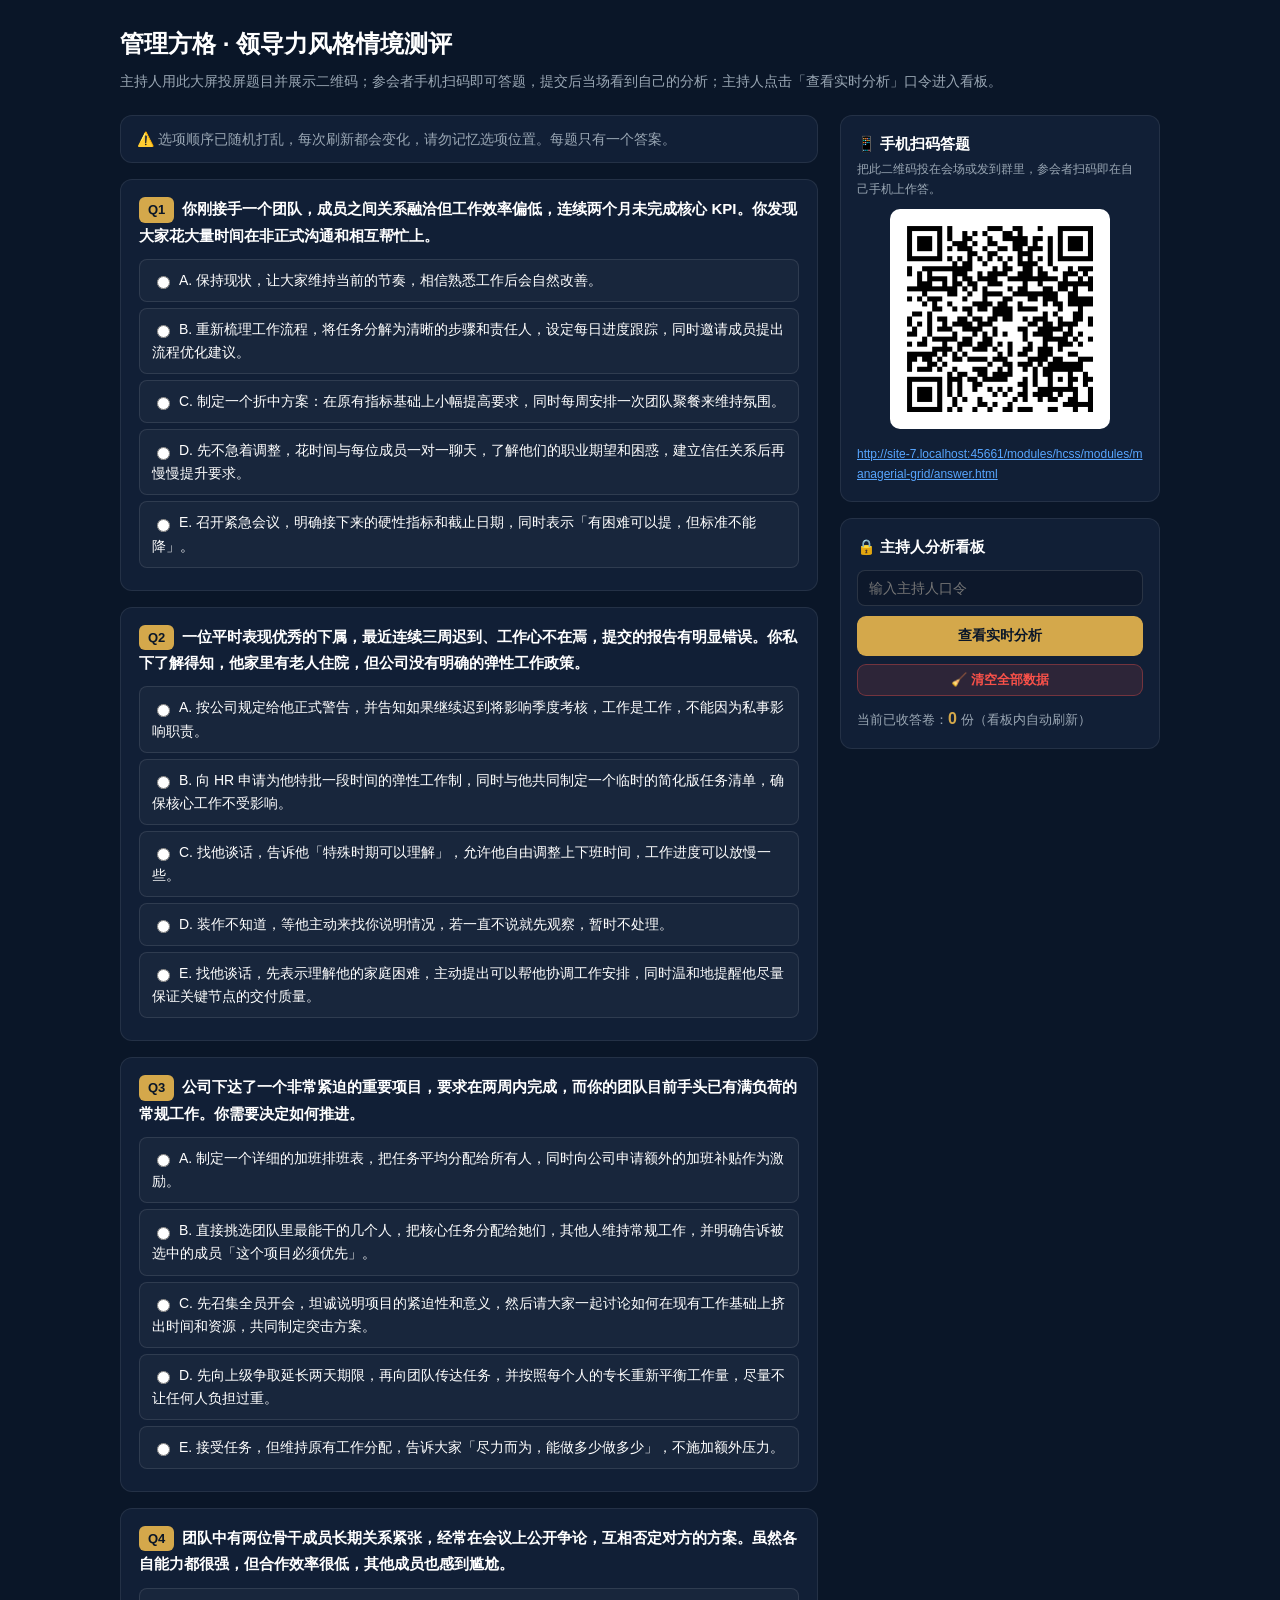
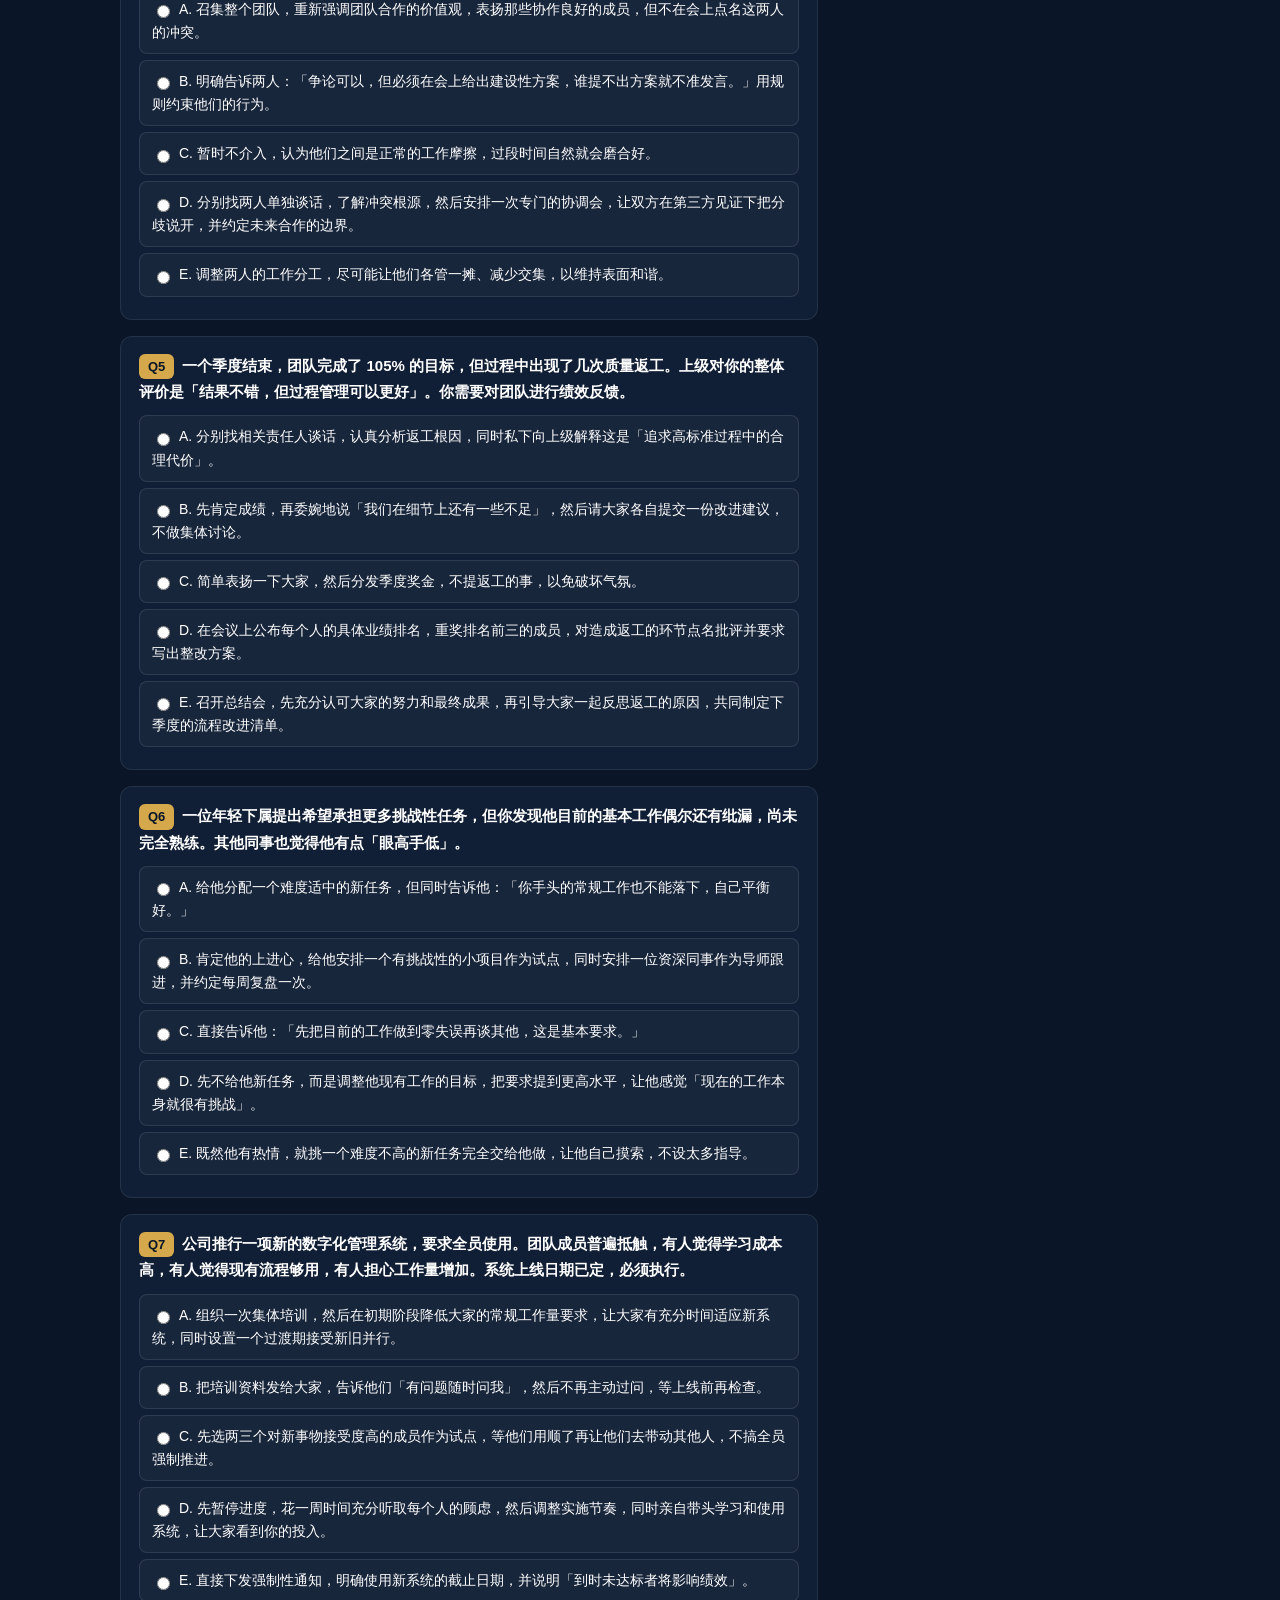
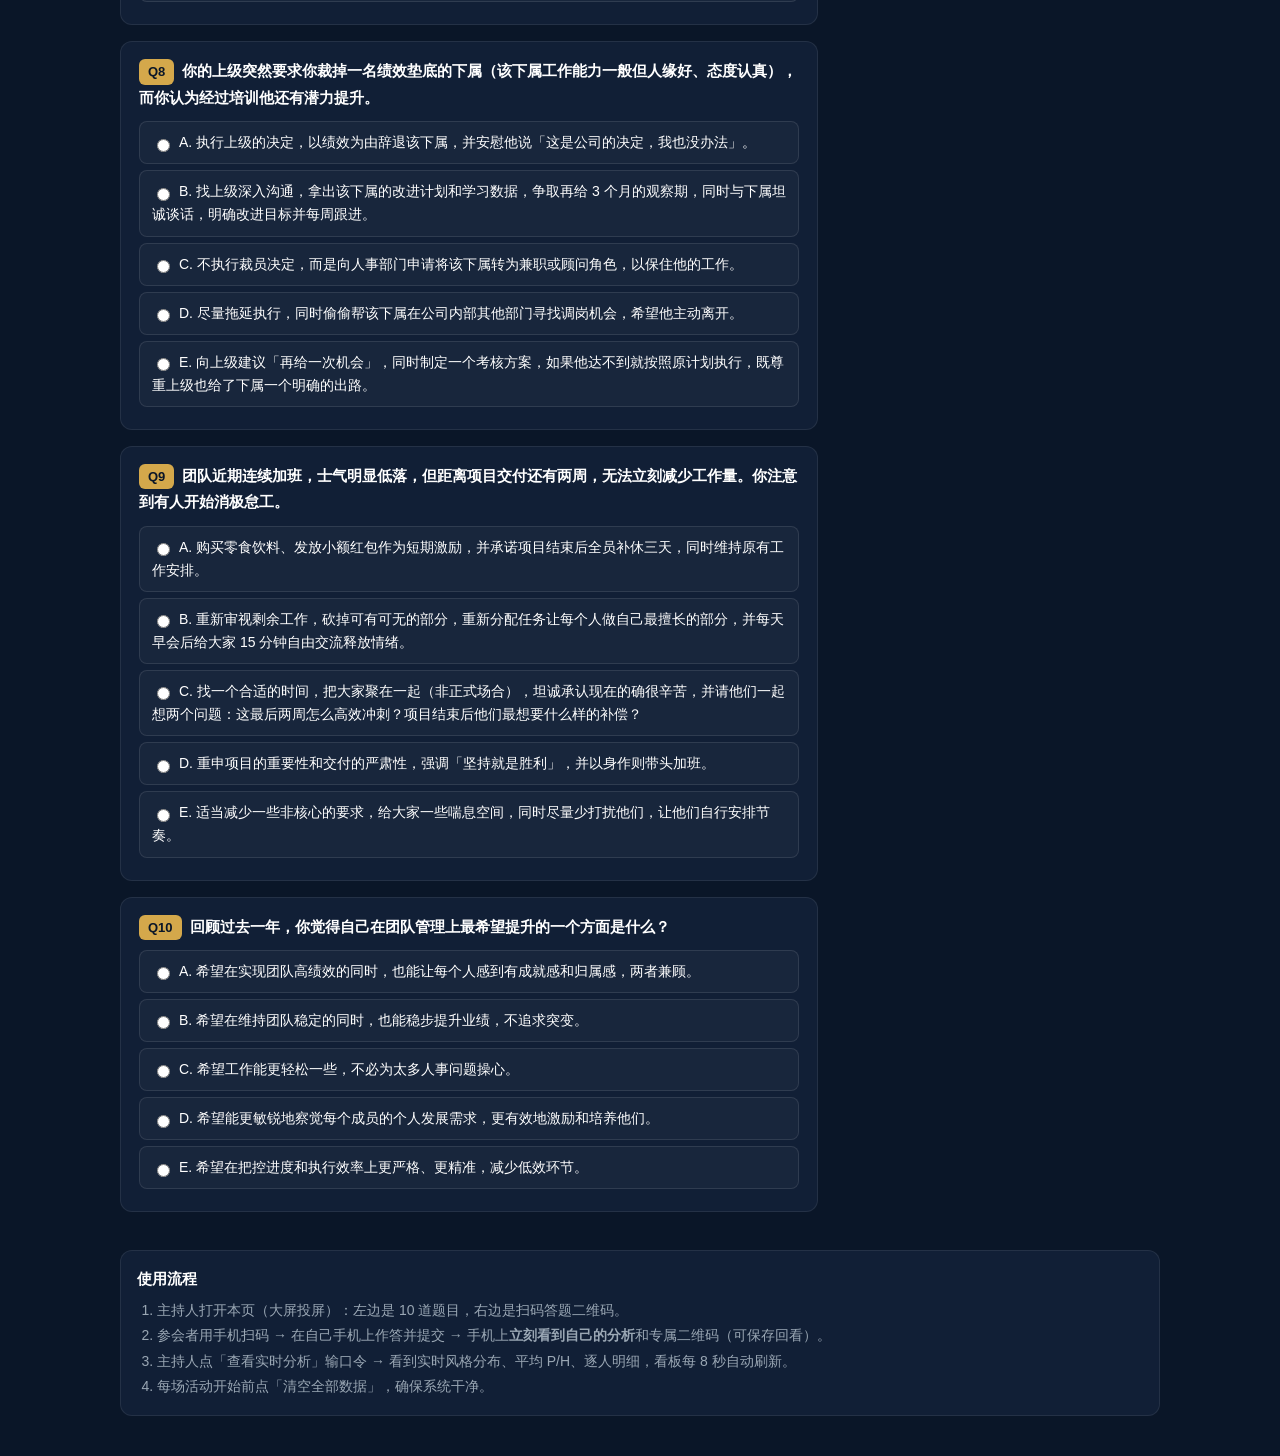
==== commit 2944d9fd: "update modules/hcss/modules/managerial-grid/index.html" ====
--- a/modules/hcss/modules/managerial-grid/index.html
+++ b/modules/hcss/modules/managerial-grid/index.html
@@ -6,10 +6,15 @@
   <title>管理方格测评 · 主持大屏 | 人力资本战略工作室</title>
   <link rel="stylesheet" href="../../assets/css/style.css">
   <style>
+    /* 本页深色大屏主题：body 直接深蓝 + 白字，杜绝「深底深字」看不见 */
+    body { background: var(--hc-navy); color: var(--hc-white); }
+    a { color: var(--info); }
+
     .hero-mini {
       max-width: 1080px;
       margin: 24px auto 0;
       padding: 0 20px;
+      color: var(--hc-white);
     }
     .hero-mini h1 { font-size: 24px; margin: 0 0 6px; }
     .hero-mini p { color: var(--sub); font-size: 14px; margin: 0; }
@@ -27,7 +32,7 @@
 
     /* 题目区（大屏可投屏） */
     .quiz-col .quiz-card {
-      background: var(--panel);
+      background: var(--panel); color: var(--hc-white);
       border: 1px solid rgba(255,255,255,.08);
       border-radius: var(--radius);
       padding: 16px 18px;
@@ -38,14 +43,14 @@
       display: inline-block; background: var(--accent); color: var(--hc-navy);
       font-weight: 800; border-radius: 6px; padding: 2px 9px; margin-right: 8px; font-size: 13px;
     }
-    .quiz-col .qtitle { font-weight: 600; font-size: 15px; }
+    .quiz-col .qtitle { font-weight: 600; font-size: 15px; color: var(--hc-white); }
     .quiz-col .opt {
-      display: block; padding: 9px 12px; margin: 6px 0; border-radius: 8px;
+      display: block; padding: 9px 12px; margin: 6px 0; border-radius: 8px; color: var(--hc-white);
       border: 1px solid rgba(255,255,255,.10); background: rgba(255,255,255,.03);
       cursor: pointer; font-size: 14px; transition: .15s;
     }
     .quiz-col .opt:hover { background: rgba(255,255,255,.07); }
-    .quiz-col .opt input { margin-right: 9px; vertical-align: middle; }
+    .quiz-col .opt input { margin-right: 9px; vertical-align: middle; accent-color: var(--accent); }
 
     /* 右侧栏：二维码 + 实时看板入口 */
     .side-col { position: sticky; top: 16px; display: flex; flex-direction: column; gap: 16px; }
--- a/modules/hcss/assets/css/style.css
+++ b/modules/hcss/assets/css/style.css
@@ -25,6 +25,8 @@
   --success: #3fb950;
   --danger: #f85149;
   --info: #58a6ff;
+  --mid: #bc8cff;   /* 中档 紫，之前缺失 */
+  --poor: #6e7681;  /* 偏弱 灰，之前缺失 */
 
   /* 字体 */
   --font: -apple-system, "PingFang SC", "Microsoft YaHei", "Segoe UI", sans-serif;
@@ -278,17 +280,17 @@
   padding: 22px; margin: 16px 0; color: var(--hc-white);
 }
 .qnum { display:inline-block; background: var(--accent); color: var(--hc-navy); font-weight: 800; border-radius: 6px; padding: 2px 9px; font-size: 13px; margin-right: 8px; }
-.qtitle { font-size: 16px; font-weight: 600; margin: 0 0 14px; }
-.opt { display: block; border: 1px solid rgba(255,255,255,.1); border-radius: 9px; padding: 11px 13px; margin: 9px 0; cursor: pointer; transition: .15s; background: var(--panel2); }
+.qtitle { font-size: 16px; font-weight: 600; margin: 0 0 14px; color: var(--hc-white); }
+.opt { display: block; border: 1px solid rgba(255,255,255,.1); border-radius: 9px; padding: 11px 13px; margin: 9px 0; cursor: pointer; transition: .15s; background: var(--panel2); color: var(--hc-white); }
 .opt:hover { border-color: var(--accent); }
 .opt input { margin-right: 10px; accent-color: var(--accent); }
-.opt.sel { border-color: var(--accent); box-shadow: 0 0 0 1px var(--accent) inset; }
+.opt.sel { border-color: var(--accent); box-shadow: 0 0 0 1px var(--accent) inset; background: rgba(212,168,75,.08); }
 
 .result-section { display: none; }
 .score-row { display: flex; gap: 16px; flex-wrap: wrap; margin: 18px 0; }
-.score-box { flex: 1; min-width: 200px; background: var(--panel2); border: 1px solid rgba(255,255,255,.08); border-radius: 10px; padding: 16px; }
+.score-box { flex: 1; min-width: 200px; background: var(--panel2); color: var(--hc-white); border: 1px solid rgba(255,255,255,.08); border-radius: 10px; padding: 16px; }
 .score-box .lab { font-size: 13px; color: var(--sub); }
-.score-box .val { font-size: 30px; font-weight: 800; margin: 4px 0; }
+.score-box .val { font-size: 30px; font-weight: 800; margin: 4px 0; color: var(--hc-white); }
 .progress { height: 8px; background: #0d1117; border-radius: 5px; overflow: hidden; margin-top: 8px; }
 .progress > i { display: block; height: 100%; border-radius: 5px; }
 .badge { display: inline-block; font-size: 12px; font-weight: 700; border-radius: 6px; padding: 3px 10px; margin-left: 6px; }
@@ -299,11 +301,11 @@
 .t-med { color: var(--mid); font-weight: 700; }
 .t-low { color: var(--danger); font-weight: 700; }
 .advice-box {
-  background: var(--panel2); border: 1px solid rgba(255,255,255,.08); border-left: 4px solid var(--accent);
+  background: var(--panel2); color: var(--hc-white); border: 1px solid rgba(255,255,255,.08); border-left: 4px solid var(--accent);
   border-radius: 8px; padding: 16px; margin-top: 18px;
 }
 .advice-box h4 { margin: 0 0 10px; color: var(--accent); }
-.advice-box ol { margin: 0; padding-left: 20px; }
+.advice-box ol { margin: 0; padding-left: 20px; color: var(--hc-white); }
 
 @media (max-width: 720px) {
   .topbar-inner { flex-direction: column; gap: 12px; align-items: flex-start; }
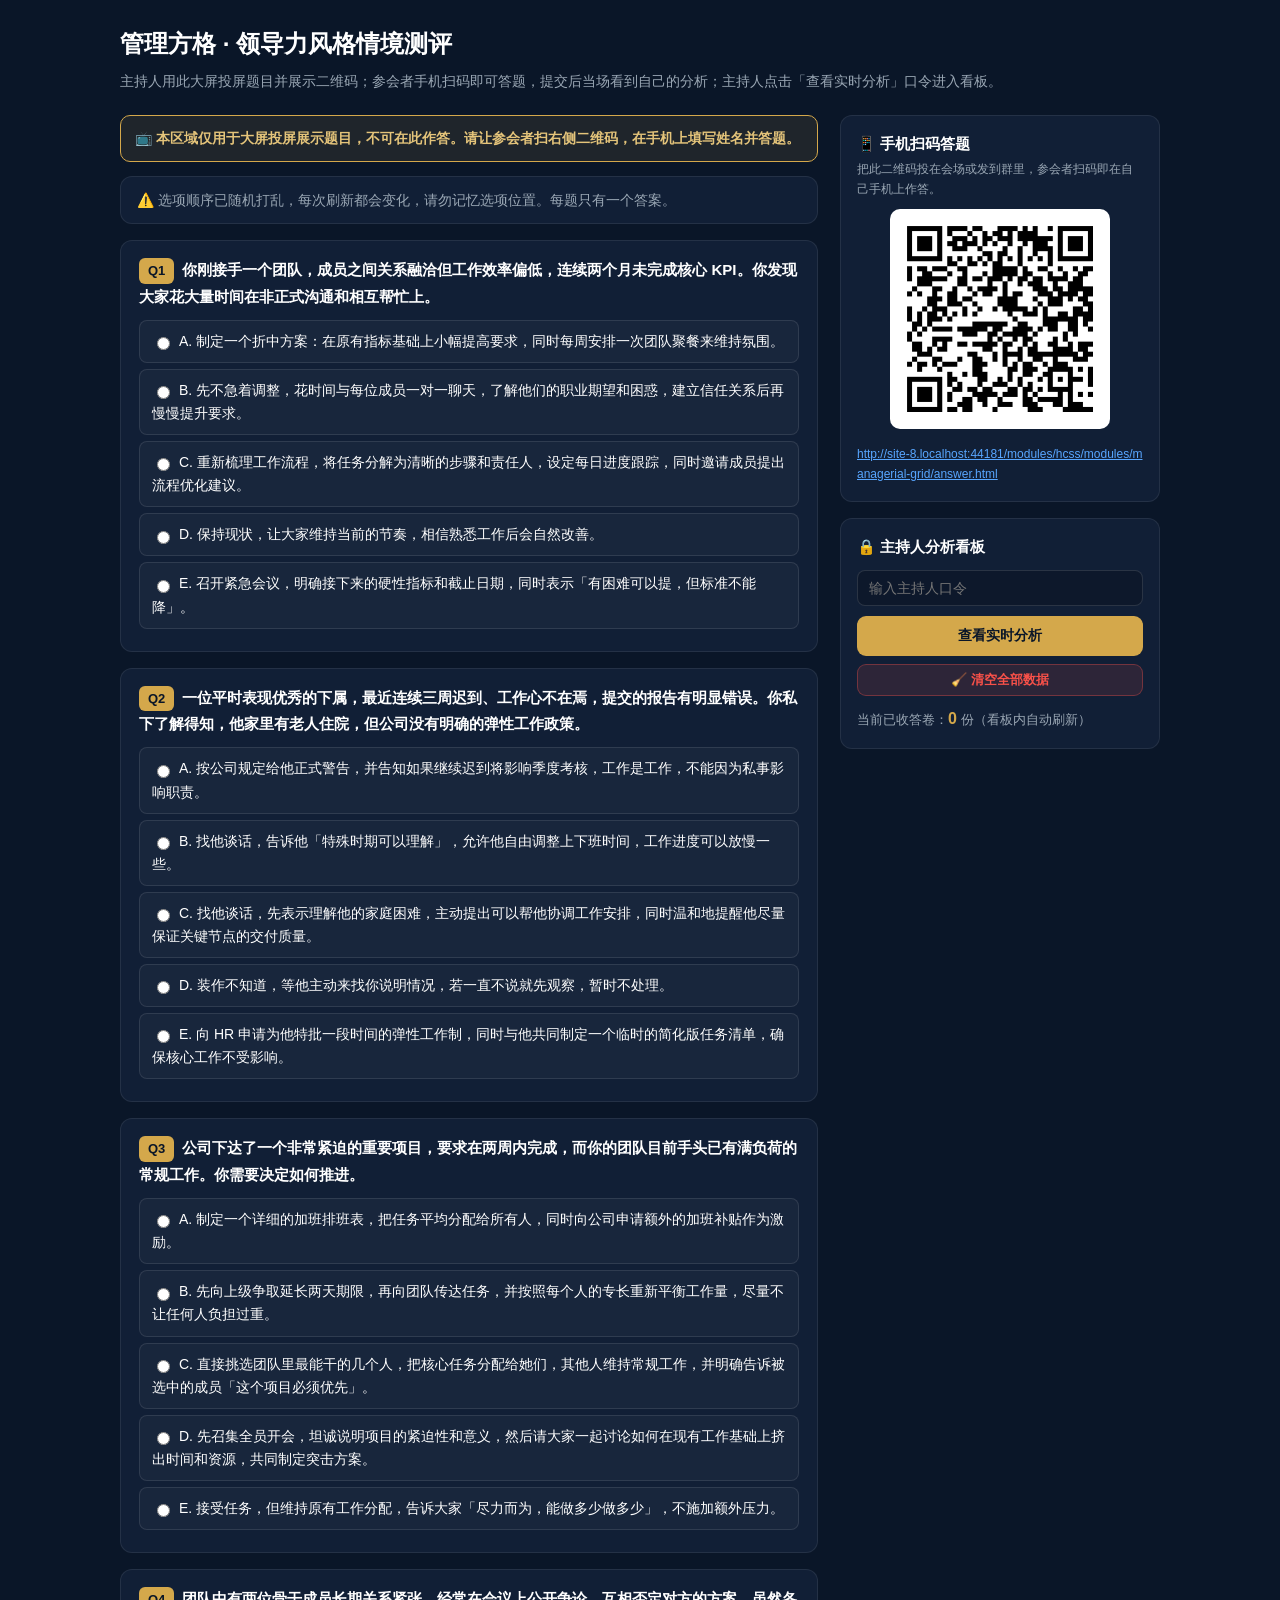
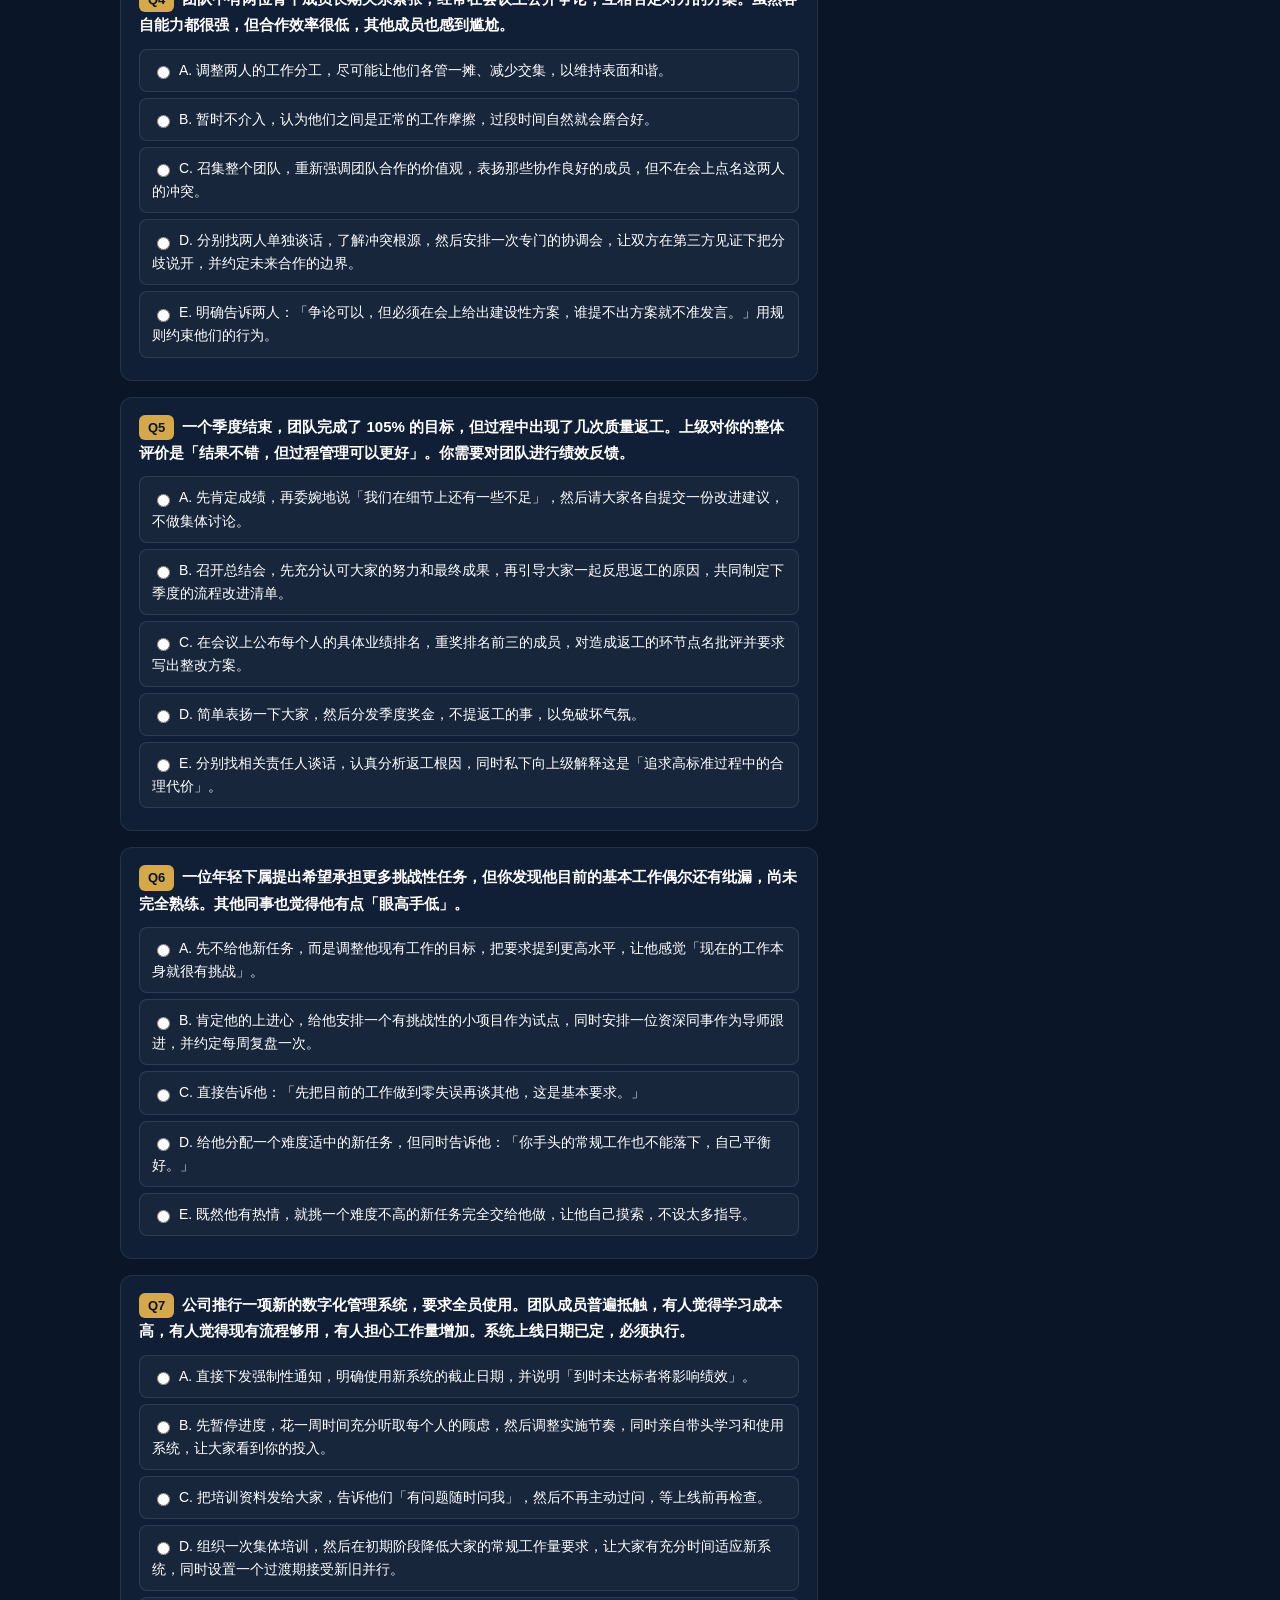
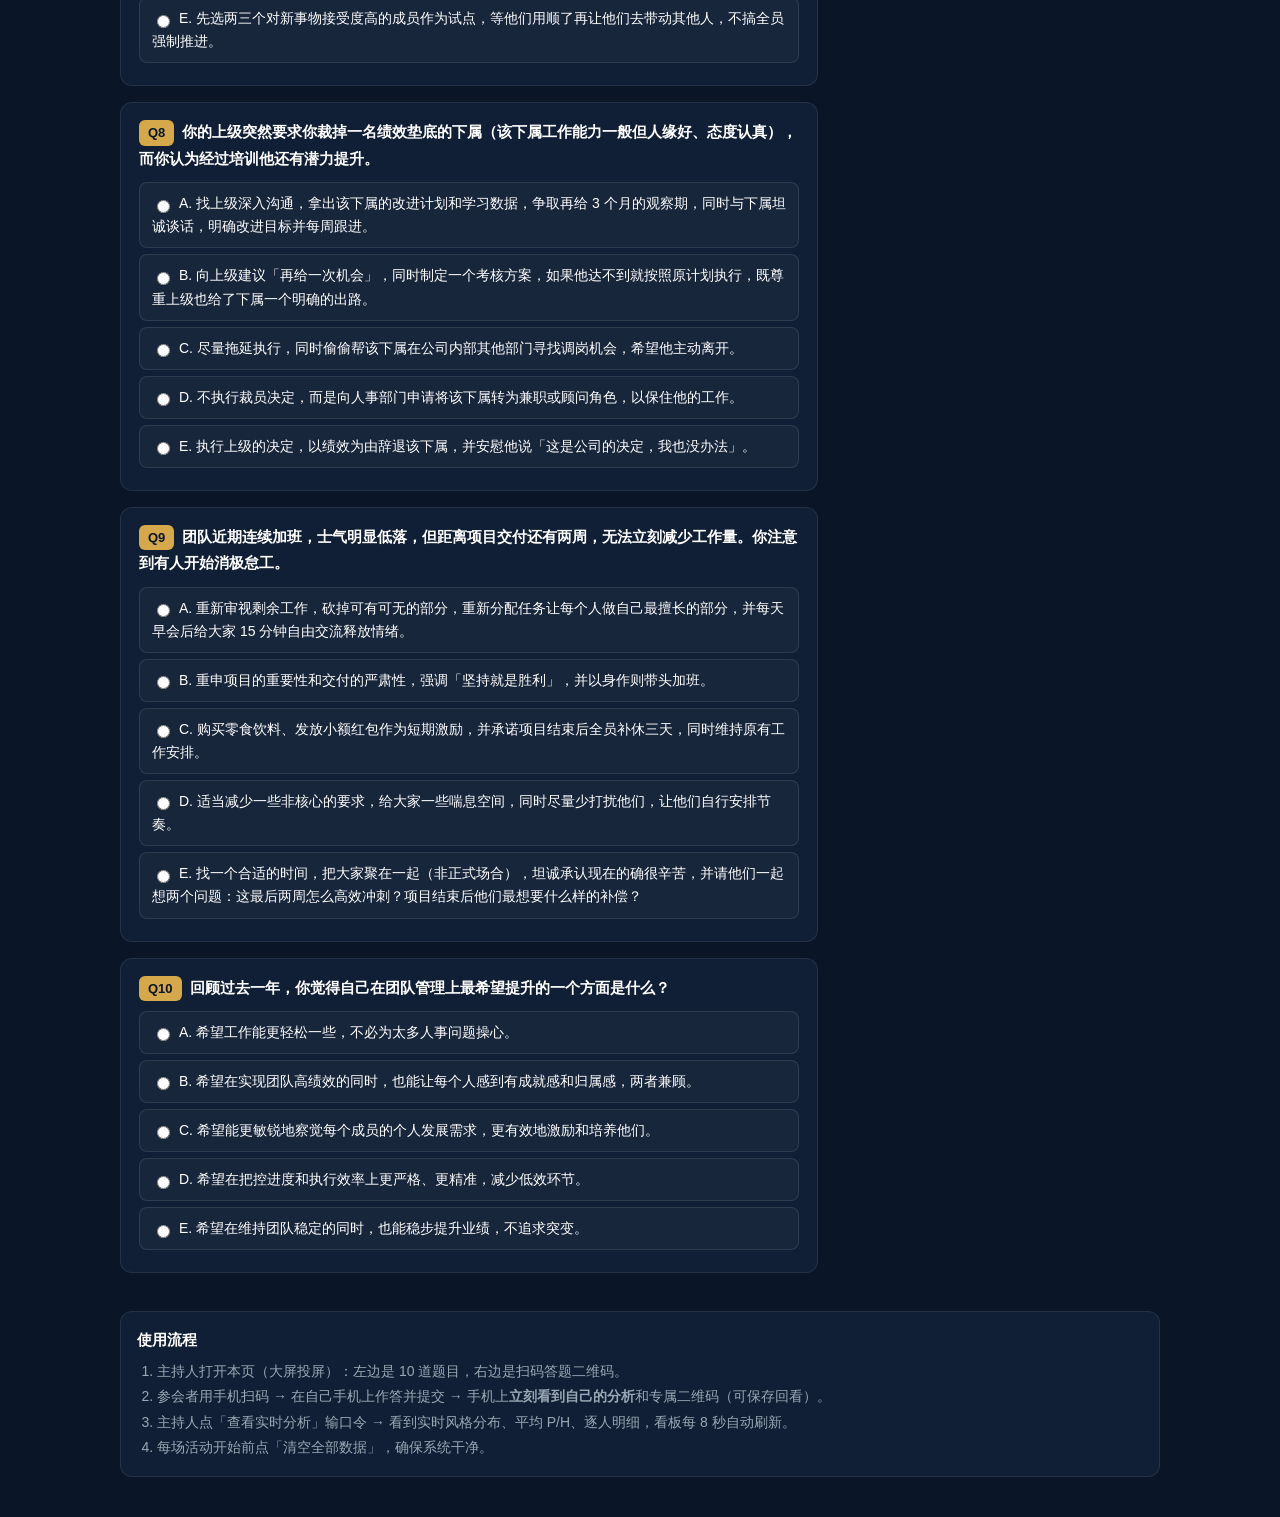
==== commit e7db957a: "update modules/hcss/modules/managerial-grid/index.html" ====
--- a/modules/hcss/modules/managerial-grid/index.html
+++ b/modules/hcss/modules/managerial-grid/index.html
@@ -38,6 +38,11 @@
       padding: 16px 18px;
       margin-bottom: 14px;
     }
+    .host-banner {
+      background: rgba(212,168,75,.10); border: 1px solid var(--hc-gold);
+      color: var(--hc-gold-light); border-radius: 10px; padding: 12px 14px;
+      font-size: 14px; font-weight: 600; margin-bottom: 14px; line-height: 1.5;
+    }
     .quiz-col .qhead { margin-bottom: 10px; }
     .quiz-col .qnum {
       display: inline-block; background: var(--accent); color: var(--hc-navy);
@@ -132,6 +137,7 @@
   <!-- 左：可投屏的 10 道题 -->
   <div class="quiz-col">
     <div id="liveMsg"></div>
+    <div class="host-banner">📺 本区域仅用于<b>大屏投屏展示题目</b>，不可在此作答。请让参会者扫右侧二维码，在手机上填写姓名并答题。</div>
     <div id="quizScreen"></div>
   </div>
 
